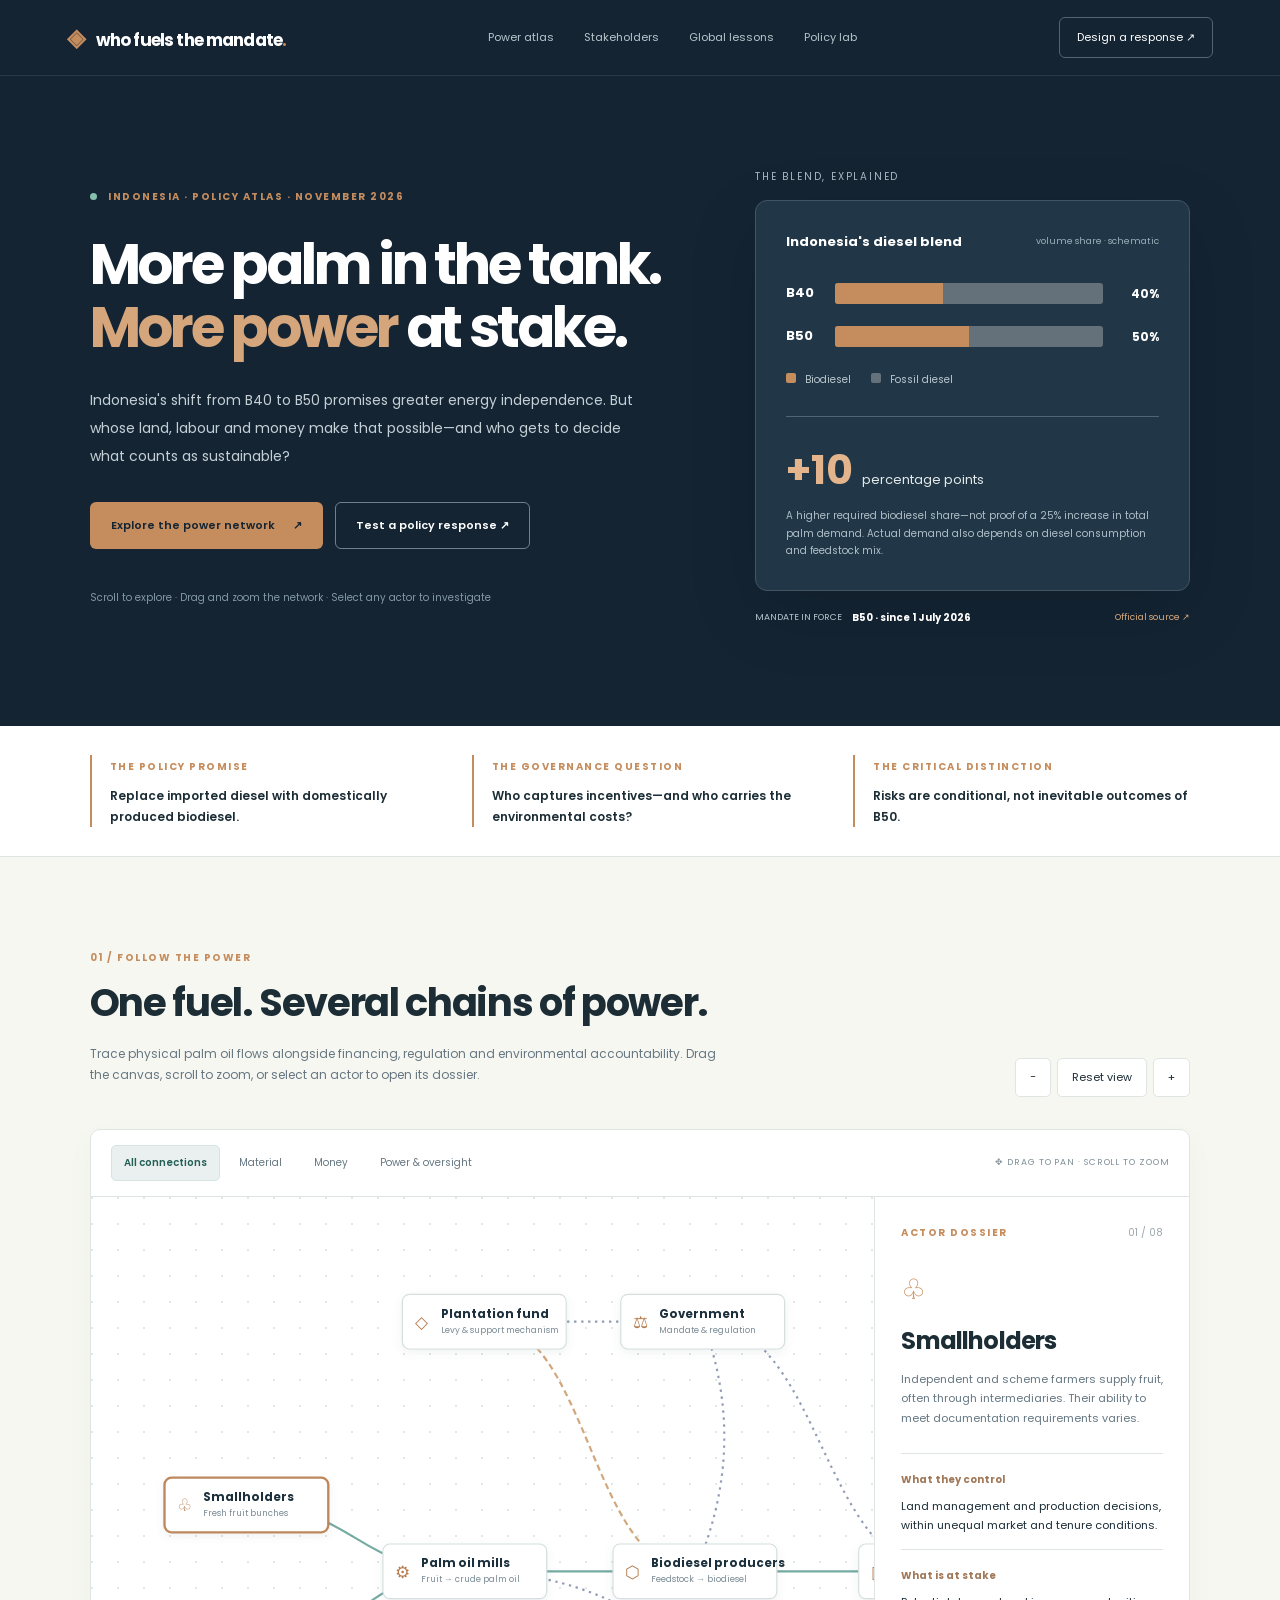
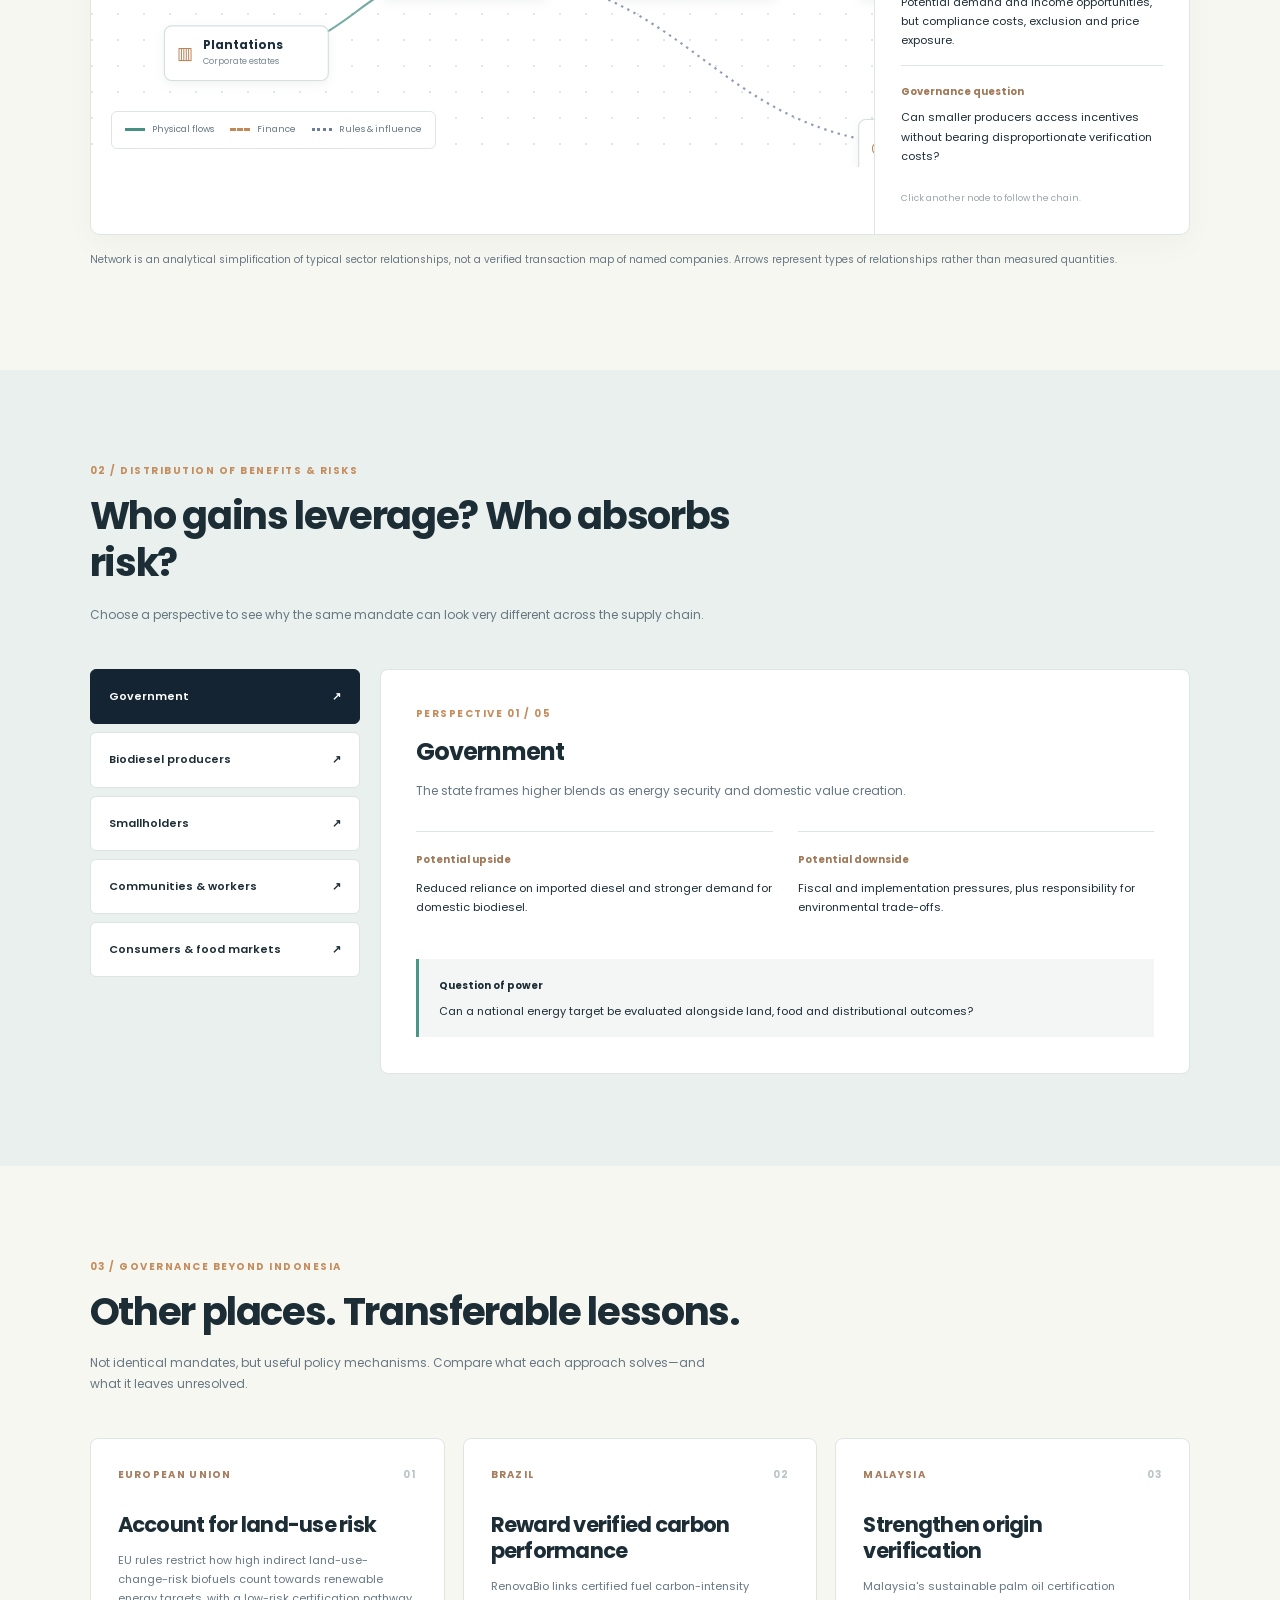
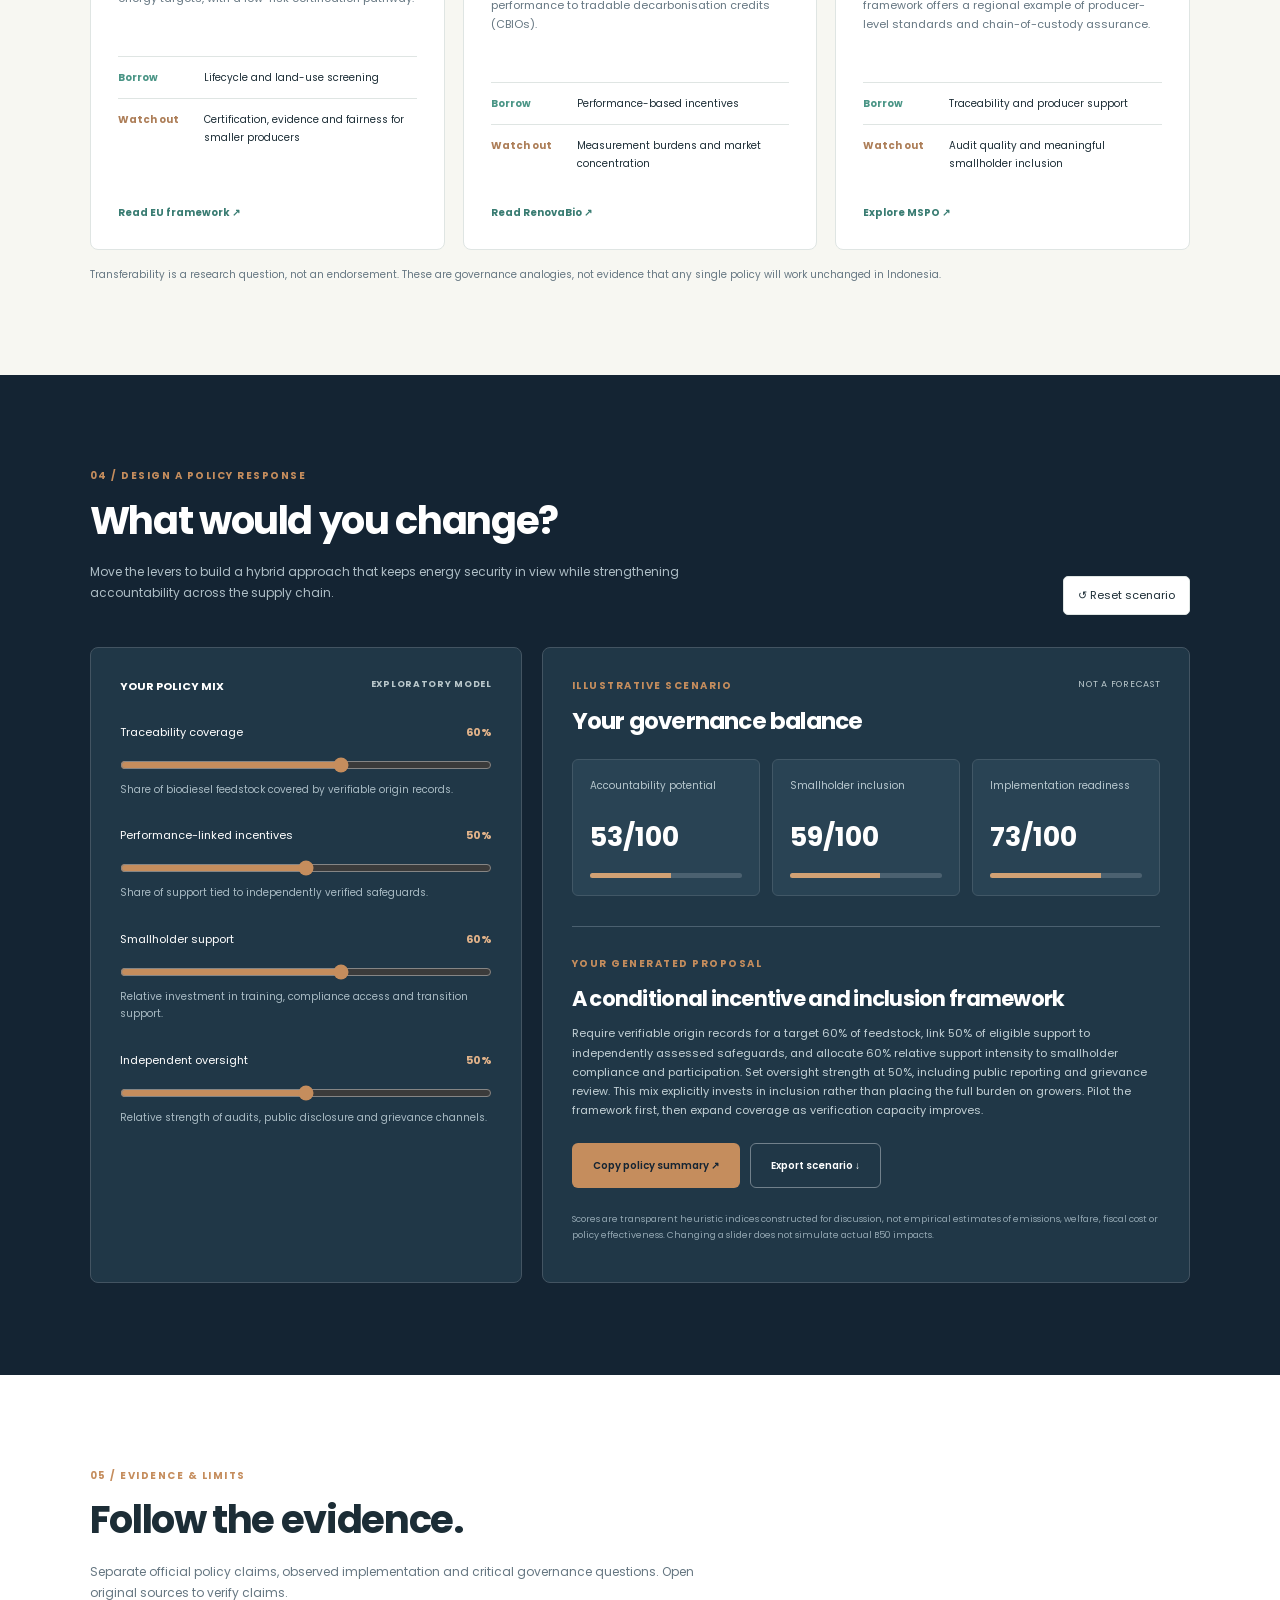
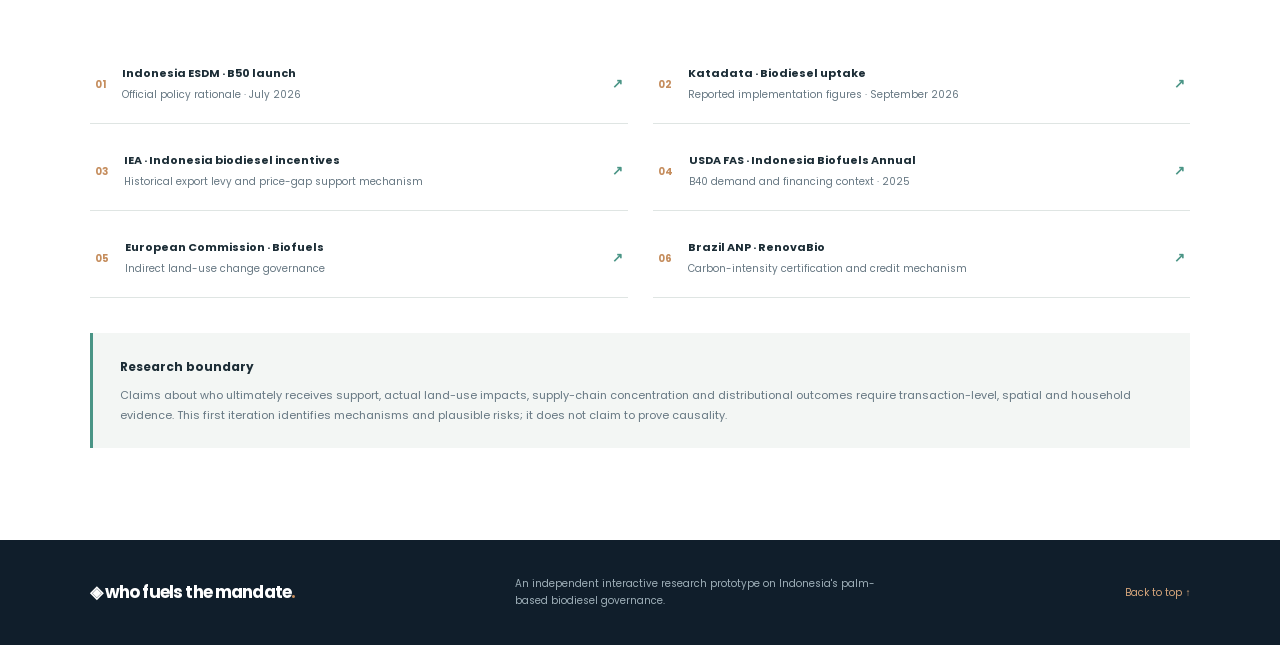
==== index.html @ a7c46059 "Add files via upload" ====
<!doctype html><html lang="en"><head><meta charset="utf-8"><meta name="viewport" content="width=device-width,initial-scale=1"><meta name="theme-color" content="#101e2b"><title>Who fuels the mandate? — Indonesia B40 → B50</title><link rel="preconnect" href="https://fonts.googleapis.com"><link rel="preconnect" href="https://fonts.gstatic.com" crossorigin><link href="https://fonts.googleapis.com/css2?family=Poppins:wght@400;500;600;700;800&display=swap" rel="stylesheet"><link rel="stylesheet" href="style.css"></head><body><header class="topbar"><a class="brand" href="#home"><span class="brand-mark">◈</span> who fuels the mandate<span class="brand-dot">.</span></a><nav><a href="#atlas">Power atlas</a><a href="#stakes">Stakeholders</a><a href="#world">Global lessons</a><a href="#lab">Policy lab</a></nav><a class="nav-cta" href="#lab">Design a response ↗</a></header><main id="home"><section class="hero"><div class="hero-copy"><div class="eyebrow"><span class="live-dot"></span> INDONESIA · POLICY ATLAS · NOVEMBER 2026</div><h1>More palm in the tank.<br><em>More power</em> at stake.</h1><p class="lede">Indonesia's shift from B40 to B50 promises greater energy independence. But whose land, labour and money make that possible—and who gets to decide what counts as sustainable?</p><div class="hero-actions"><a class="primary" href="#atlas">Explore the power network <span>↗</span></a><a class="secondary" href="#lab">Test a policy response ↗</a></div><div class="hero-note">Scroll to explore · Drag and zoom the network · Select any actor to investigate</div></div><div class="hero-visual"><div class="hero-kicker">THE BLEND, EXPLAINED</div><div class="blend-panel"><div class="blend-head"><strong>Indonesia's diesel blend</strong><span>volume share · schematic</span></div><div class="blend-line"><span>B40</span><div class="blend-bar"><div class="bio" style="width:40%"></div></div><b>40%</b></div><div class="blend-line"><span>B50</span><div class="blend-bar"><div class="bio" style="width:50%"></div></div><b>50%</b></div><div class="legend"><span><i class="swatch bio-swatch"></i> Biodiesel</span><span><i class="swatch fossil-swatch"></i> Fossil diesel</span></div><div class="blend-divider"></div><div class="big-metric">+10 <small>percentage points</small></div><p>A higher required biodiesel share—not proof of a 25% increase in total palm demand. Actual demand also depends on diesel consumption and feedstock mix.</p></div><div class="hero-foot"><span>MANDATE IN FORCE</span><strong>B50 · since 1 July 2026</strong><a href="https://esdm.go.id/en/media-center/news-archives/luncurkan-mandatori-b50-esdm-tegaskan-kesiapan-indonesia-perkuat-kedaulatan-energi" target="_blank" rel="noopener">Official source ↗</a></div></div></section><section class="intro-strip"><div><span class="mini-label">THE POLICY PROMISE</span><p>Replace imported diesel with domestically produced biodiesel.</p></div><div><span class="mini-label">THE GOVERNANCE QUESTION</span><p>Who captures incentives—and who carries the environmental costs?</p></div><div><span class="mini-label">THE CRITICAL DISTINCTION</span><p>Risks are conditional, not inevitable outcomes of B50.</p></div></section><section class="section" id="atlas"><div class="section-heading"><div><div class="eyebrow">01 / FOLLOW THE POWER</div><h2>One fuel. Several chains of power.</h2><p>Trace physical palm oil flows alongside financing, regulation and environmental accountability. Drag the canvas, scroll to zoom, or select an actor to open its dossier.</p></div><div class="toolbox"><button id="zoomOut" aria-label="Zoom out">−</button><button id="reset" aria-label="Reset map">Reset view</button><button id="zoomIn" aria-label="Zoom in">+</button></div></div><div class="atlas-shell"><div class="atlas-toolbar"><div class="tabs" role="group" aria-label="Network layer"><button class="active" data-layer="all">All connections</button><button data-layer="material">Material</button><button data-layer="money">Money</button><button data-layer="power">Power & oversight</button></div><span class="drag-hint">✥ DRAG TO PAN · SCROLL TO ZOOM</span></div><div class="network-wrap" id="networkWrap"><svg id="network" role="img" aria-label="Interactive palm oil supply and governance network"><defs><pattern id="dots" width="26" height="26" patternUnits="userSpaceOnUse"><circle cx="1" cy="1" r="1" fill="#d7dfdf"/></pattern><marker id="arrowMaterial" markerWidth="8" markerHeight="8" refX="7" refY="4" orient="auto"><path d="M0,0 L8,4 L0,8 Z" fill="#478f83"/></marker><marker id="arrowMoney" markerWidth="8" markerHeight="8" refX="7" refY="4" orient="auto"><path d="M0,0 L8,4 L0,8 Z" fill="#c28a52"/></marker><marker id="arrowPower" markerWidth="8" markerHeight="8" refX="7" refY="4" orient="auto"><path d="M0,0 L8,4 L0,8 Z" fill="#6c7c9c"/></marker></defs><rect width="1600" height="800" fill="url(#dots)"/><g id="viewport"><g id="edges"></g><g id="nodes"></g></g></svg><div class="map-key"><span><i class="line material"></i> Physical flows</span><span><i class="line money"></i> Finance</span><span><i class="line power"></i> Rules & influence</span></div></div><aside class="dossier" id="dossier"><div class="dossier-top"><span class="mini-label">ACTOR DOSSIER</span><span class="dossier-num" id="actorNum">01 / 08</span></div><div class="dossier-icon" id="actorIcon">◈</div><h3 id="actorName">Smallholders</h3><p id="actorDesc"></p><div class="dossier-field"><span>What they control</span><p id="actorControl"></p></div><div class="dossier-field"><span>What is at stake</span><p id="actorRisk"></p></div><div class="dossier-field"><span>Governance question</span><p id="actorQuestion"></p></div><div class="dossier-bottom">Click another node to follow the chain.</div></aside></div><p class="method-note">Network is an analytical simplification of typical sector relationships, not a verified transaction map of named companies. Arrows represent types of relationships rather than measured quantities.</p></section><section class="section stakes-section" id="stakes"><div class="section-heading"><div><div class="eyebrow">02 / DISTRIBUTION OF BENEFITS & RISKS</div><h2>Who gains leverage? Who absorbs risk?</h2><p>Choose a perspective to see why the same mandate can look very different across the supply chain.</p></div></div><div class="stake-layout"><div class="stake-options" id="stakeOptions"></div><div class="stake-detail"><div class="mini-label" id="stakeLabel">STAKEHOLDER VIEW</div><h3 id="stakeTitle"></h3><p id="stakeSummary"></p><div class="two-col"><div><span>Potential upside</span><p id="stakeUpside"></p></div><div><span>Potential downside</span><p id="stakeDownside"></p></div></div><div class="takeaway"><strong>Question of power</strong><p id="stakePower"></p></div></div></div></section><section class="section" id="world"><div class="section-heading"><div><div class="eyebrow">03 / GOVERNANCE BEYOND INDONESIA</div><h2>Other places. Transferable lessons.</h2><p>Not identical mandates, but useful policy mechanisms. Compare what each approach solves—and what it leaves unresolved.</p></div></div><div class="world-grid"><article class="world-card"><div class="country">EUROPEAN UNION <span>01</span></div><h3>Account for land-use risk</h3><p>EU rules restrict how high indirect land-use-change-risk biofuels count towards renewable energy targets, with a low-risk certification pathway.</p><div class="lesson"><b>Borrow</b><span>Lifecycle and land-use screening</span></div><div class="caveat"><b>Watch out</b><span>Certification, evidence and fairness for smaller producers</span></div><a href="https://energy.ec.europa.eu/topics/renewable-energy/bioenergy/biofuels_en" target="_blank" rel="noopener">Read EU framework ↗</a></article><article class="world-card"><div class="country">BRAZIL <span>02</span></div><h3>Reward verified carbon performance</h3><p>RenovaBio links certified fuel carbon-intensity performance to tradable decarbonisation credits (CBIOs).</p><div class="lesson"><b>Borrow</b><span>Performance-based incentives</span></div><div class="caveat"><b>Watch out</b><span>Measurement burdens and market concentration</span></div><a href="https://www.gov.br/anp/pt-br/assuntos/renovabio" target="_blank" rel="noopener">Read RenovaBio ↗</a></article><article class="world-card"><div class="country">MALAYSIA <span>03</span></div><h3>Strengthen origin verification</h3><p>Malaysia's sustainable palm oil certification framework offers a regional example of producer-level standards and chain-of-custody assurance.</p><div class="lesson"><b>Borrow</b><span>Traceability and producer support</span></div><div class="caveat"><b>Watch out</b><span>Audit quality and meaningful smallholder inclusion</span></div><a href="https://mspo.org.my/" target="_blank" rel="noopener">Explore MSPO ↗</a></article></div><div class="world-footer">Transferability is a research question, not an endorsement. These are governance analogies, not evidence that any single policy will work unchanged in Indonesia.</div></section><section class="section lab-section" id="lab"><div class="section-heading"><div><div class="eyebrow">04 / DESIGN A POLICY RESPONSE</div><h2>What would you change?</h2><p>Move the levers to build a hybrid approach that keeps energy security in view while strengthening accountability across the supply chain.</p></div><button class="reset-policy" id="resetPolicy">↺ Reset scenario</button></div><div class="lab-grid"><div class="lab-controls"><div class="lab-intro">YOUR POLICY MIX <span>EXPLORATORY MODEL</span></div><div class="control"><div><label for="trace">Traceability coverage</label><strong id="traceVal">60%</strong></div><input type="range" id="trace" min="0" max="100" value="60" step="5"><small>Share of biodiesel feedstock covered by verifiable origin records.</small></div><div class="control"><div><label for="incentive">Performance-linked incentives</label><strong id="incentiveVal">50%</strong></div><input type="range" id="incentive" min="0" max="100" value="50" step="5"><small>Share of support tied to independently verified safeguards.</small></div><div class="control"><div><label for="smallholder">Smallholder support</label><strong id="smallholderVal">60%</strong></div><input type="range" id="smallholder" min="0" max="100" value="60" step="5"><small>Relative investment in training, compliance access and transition support.</small></div><div class="control"><div><label for="oversight">Independent oversight</label><strong id="oversightVal">50%</strong></div><input type="range" id="oversight" min="0" max="100" value="50" step="5"><small>Relative strength of audits, public disclosure and grievance channels.</small></div></div><div class="lab-results"><div class="lab-result-header"><div><div class="mini-label">ILLUSTRATIVE SCENARIO</div><h3>Your governance balance</h3></div><span class="model-tag">NOT A FORECAST</span></div><div class="score-grid"><div class="score"><span>Accountability potential</span><strong id="scoreAccount">—</strong><div class="score-track"><i id="barAccount"></i></div></div><div class="score"><span>Smallholder inclusion</span><strong id="scoreInclusion">—</strong><div class="score-track"><i id="barInclusion"></i></div></div><div class="score"><span>Implementation readiness</span><strong id="scoreFeasible">—</strong><div class="score-track"><i id="barFeasible"></i></div></div></div><div class="recommendation"><span class="mini-label">YOUR GENERATED PROPOSAL</span><h4 id="proposalTitle">A conditional incentive and traceability framework</h4><p id="proposalText"></p><div class="proposal-buttons"><button class="primary" id="copyPolicy">Copy policy summary ↗</button><button class="secondary" id="downloadPolicy">Export scenario ↓</button></div></div><p class="lab-disclaimer">Scores are transparent heuristic indices constructed for discussion, not empirical estimates of emissions, welfare, fiscal cost or policy effectiveness. Changing a slider does not simulate actual B50 impacts.</p></div></div></section><section class="section evidence" id="sources"><div class="section-heading"><div><div class="eyebrow">05 / EVIDENCE & LIMITS</div><h2>Follow the evidence.</h2><p>Separate official policy claims, observed implementation and critical governance questions. Open original sources to verify claims.</p></div></div><div class="source-list"><a href="https://esdm.go.id/en/media-center/news-archives/luncurkan-mandatori-b50-esdm-tegaskan-kesiapan-indonesia-perkuat-kedaulatan-energi" target="_blank" rel="noopener"><span>01</span><div><strong>Indonesia ESDM · B50 launch</strong><small>Official policy rationale · July 2026</small></div><b>↗</b></a><a href="https://databoks.katadata.co.id/en/energy/statistics/6aa255d28480f/biodiesel-utilization-in-indonesia-reaches-107-million-kl-as-of-september-2026" target="_blank" rel="noopener"><span>02</span><div><strong>Katadata · Biodiesel uptake</strong><small>Reported implementation figures · September 2026</small></div><b>↗</b></a><a href="https://www.iea.org/policies/13539-incentives-for-biodiesel" target="_blank" rel="noopener"><span>03</span><div><strong>IEA · Indonesia biodiesel incentives</strong><small>Historical export levy and price-gap support mechanism</small></div><b>↗</b></a><a href="https://apps.fas.usda.gov/newgainapi/api/Report/DownloadReportByFileName?fileName=Biofuels+Annual_Jakarta_Indonesia_ID2025-0029.pdf" target="_blank" rel="noopener"><span>04</span><div><strong>USDA FAS · Indonesia Biofuels Annual</strong><small>B40 demand and financing context · 2025</small></div><b>↗</b></a><a href="https://energy.ec.europa.eu/topics/renewable-energy/bioenergy/biofuels_en" target="_blank" rel="noopener"><span>05</span><div><strong>European Commission · Biofuels</strong><small>Indirect land-use change governance</small></div><b>↗</b></a><a href="https://www.gov.br/anp/pt-br/assuntos/renovabio" target="_blank" rel="noopener"><span>06</span><div><strong>Brazil ANP · RenovaBio</strong><small>Carbon-intensity certification and credit mechanism</small></div><b>↗</b></a></div><div class="evidence-note"><strong>Research boundary</strong><p>Claims about who ultimately receives support, actual land-use impacts, supply-chain concentration and distributional outcomes require transaction-level, spatial and household evidence. This first iteration identifies mechanisms and plausible risks; it does not claim to prove causality.</p></div></section></main><footer><div class="brand">◈ who fuels the mandate<span class="brand-dot">.</span></div><p>An independent interactive research prototype on Indonesia's palm-based biodiesel governance.</p><a href="#home">Back to top ↑</a></footer><script src="script.js"></script></body></html>
---- style.css ----
:root{--navy:#142433;--navy2:#20384a;--ink:#1c2d36;--muted:#667782;--paper:#f7f7f2;--white:#fff;--copper:#c58d5d;--green:#4a9586;--line:#dfe5e3}*{box-sizing:border-box}html{scroll-behavior:smooth}body{margin:0;background:var(--paper);color:var(--ink);font-family:Poppins,sans-serif;font-size:13px;line-height:1.75}button,input{font:inherit}button{cursor:pointer}a{color:inherit;text-decoration:none}h1,h2,h3,h4,p{margin-top:0}h1,h2,h3,h4{line-height:1.24;letter-spacing:-.035em}h2{font-size:clamp(27px,3vw,42px);margin:12px 0 17px}h3{font-size:24px}.topbar{height:76px;padding:0 5.2%;display:flex;align-items:center;justify-content:space-between;background:var(--navy);color:#fff;position:sticky;top:0;z-index:30;border-bottom:1px solid #ffffff19}.brand{font-weight:700;letter-spacing:-.05em;font-size:17px;white-space:nowrap}.brand-mark{color:var(--copper);font-size:24px;margin-right:9px}.brand-dot{color:var(--copper)}nav{display:flex;gap:30px}nav a{font-size:11px;color:#b7c5cb}nav a:hover{color:#fff}.nav-cta{border:1px solid #526371;padding:10px 17px;border-radius:6px;font-size:11px}.hero{min-height:610px;background:var(--navy);color:white;display:grid;grid-template-columns:1.15fr .85fr;gap:7%;padding:92px 7% 100px}.hero-copy{max-width:690px;align-self:center}.eyebrow,.mini-label{font-size:10px;font-weight:700;letter-spacing:.15em;color:var(--copper)}.live-dot{display:inline-block;width:7px;height:7px;border-radius:50%;background:#86bfae;margin-right:8px}.hero h1{font-size:clamp(40px,4.4vw,70px);line-height:1.12;letter-spacing:-.055em;margin:27px 0}.hero h1 em{color:#d5a57b;font-style:normal}.lede{font-size:14px;line-height:2;max-width:550px;color:#c5d0d6}.hero-actions{display:flex;gap:12px;flex-wrap:wrap;margin:32px 0}.primary,.secondary{display:inline-flex;align-items:center;justify-content:center;gap:18px;padding:13px 20px;border-radius:6px;border:1px solid transparent;font-size:11px;font-weight:600}.primary{background:var(--copper);color:#142433}.primary:hover{background:#e0ae83}.secondary{border-color:#71808b;color:inherit;background:transparent}.secondary:hover{background:#ffffff12}.hero-note{font-size:10px;color:#8398a5;margin-top:40px}.hero-visual{align-self:center;max-width:470px;width:100%;margin:auto}.hero-kicker{font-size:10px;letter-spacing:.18em;color:#a8b8c1;margin-bottom:14px}.blend-panel{background:#213747;border:1px solid #425565;border-radius:12px;padding:30px;box-shadow:0 22px 70px #0002}.blend-head{display:flex;justify-content:space-between;gap:10px;align-items:center;margin-bottom:29px}.blend-head strong{font-size:13px}.blend-head span{font-size:9px;color:#9cafba}.blend-line{display:grid;grid-template-columns:35px 1fr 42px;gap:14px;align-items:center;margin-bottom:20px}.blend-line>span{font-weight:700}.blend-line>b{text-align:right;font-size:12px}.blend-bar{height:21px;background:#65717a;border-radius:3px;overflow:hidden}.bio{height:100%;background:var(--copper)}.legend{display:flex;gap:20px;font-size:10px;color:#b9c7cf;margin-top:23px}.swatch{width:10px;height:10px;display:inline-block;margin-right:6px;border-radius:2px}.bio-swatch{background:var(--copper)}.fossil-swatch{background:#65717a}.blend-divider{height:1px;background:#536572;margin:28px 0}.big-metric{font-size:41px;font-weight:700;line-height:1.2;color:#e4b58c}.big-metric small{font-size:13px;color:#e3e9e9;font-weight:400}.blend-panel p{color:#aebec7;font-size:10px;margin:13px 0 0}.hero-foot{display:flex;gap:10px;align-items:center;flex-wrap:wrap;margin-top:18px;font-size:9px;color:#b6c4cc}.hero-foot strong{font-size:10px;color:#fff}.hero-foot a{margin-left:auto;color:#d9a97c}.intro-strip{display:grid;grid-template-columns:repeat(3,1fr);background:#fff;border-bottom:1px solid var(--line);padding:29px 7%;gap:45px}.intro-strip>div{border-left:2px solid var(--copper);padding-left:18px}.intro-strip p{font-size:12px;font-weight:600;max-width:330px;margin:7px 0 0}.section{padding:92px 7%;scroll-margin-top:76px}.section-heading{display:flex;justify-content:space-between;align-items:end;gap:30px;margin-bottom:32px}.section-heading>div{max-width:690px}.section-heading p{font-size:12px;color:var(--muted);max-width:630px}.toolbox{display:flex;gap:6px}.toolbox button,.reset-policy{border:1px solid var(--line);background:#fff;border-radius:5px;padding:9px 14px;font-size:11px;color:var(--ink)}.atlas-shell{display:grid;grid-template-columns:minmax(0,1fr) 315px;background:#fff;border:1px solid var(--line);border-radius:10px;overflow:hidden;box-shadow:0 10px 32px #16252b08}.atlas-toolbar{grid-column:1/-1;display:flex;justify-content:space-between;align-items:center;padding:15px 20px;border-bottom:1px solid var(--line);gap:15px}.tabs{display:flex;gap:6px;flex-wrap:wrap}.tabs button{background:transparent;border:1px solid transparent;border-radius:5px;padding:8px 12px;font-size:10px;color:var(--muted)}.tabs button.active{background:#eaf0ef;border-color:#d5e4e0;color:#235e57;font-weight:600}.drag-hint{font-size:9px;letter-spacing:.1em;color:#829199;white-space:nowrap}.network-wrap{height:570px;position:relative;overflow:hidden;cursor:grab;touch-action:none}.network-wrap:active{cursor:grabbing}#network{display:block;width:100%;height:100%;user-select:none}#network .edge{fill:none;stroke-width:2.8;opacity:.75;transition:opacity .2s}#network .edge.hidden{opacity:.035}#network .edge.material{stroke:#478f83;marker-end:url(#arrowMaterial)}#network .edge.money{stroke:#c28a52;stroke-dasharray:8 5;marker-end:url(#arrowMoney)}#network .edge.power{stroke:#6c7c9c;stroke-dasharray:3 6;marker-end:url(#arrowPower)}#network .node{cursor:pointer}#network .node rect{fill:#fff;stroke:#d5dfdf;stroke-width:1.5;filter:drop-shadow(0 4px 6px #1a2b3510)}#network .node.active rect{stroke:#bf885c;stroke-width:3}#network .node .node-title{fill:#1b303c;font-size:15px;font-weight:700}#network .node .node-sub{fill:#788993;font-size:11px}#network .node .node-icon{fill:#b67c4e;font-size:22px}.map-key{position:absolute;bottom:18px;left:20px;display:flex;gap:16px;background:#ffffffef;border:1px solid var(--line);border-radius:6px;padding:10px 13px;font-size:9px;color:var(--muted);flex-wrap:wrap}.line{display:inline-block;width:20px;border-top:3px solid;vertical-align:middle;margin-right:5px}.line.material{border-color:#478f83}.line.money{border-color:#c28a52;border-top-style:dashed}.line.power{border-color:#6c7c9c;border-top-style:dotted}.dossier{border-left:1px solid var(--line);padding:27px 26px;min-height:570px;display:flex;flex-direction:column}.dossier-top{display:flex;justify-content:space-between}.dossier-num{font-size:10px;color:#9ca8ad}.dossier-icon{font-size:28px;color:var(--copper);margin:24px 0 12px}.dossier h3{margin-bottom:14px}.dossier>p{font-size:11px;color:var(--muted)}.dossier-field{border-top:1px solid var(--line);padding-top:14px;margin-top:14px}.dossier-field span,.two-col span{font-size:10px;font-weight:700;color:#a17858}.dossier-field p{font-size:11px;margin:6px 0 0}.dossier-bottom{margin-top:auto;color:#9aa5aa;font-size:9px;padding-top:25px}.method-note,.world-footer{font-size:10px;color:var(--muted);margin-top:16px}.stakes-section{background:#eaf0ed}.stake-layout{display:grid;grid-template-columns:270px 1fr;gap:20px}.stake-options{display:flex;flex-direction:column;gap:8px}.stake-options button{background:#fff;border:1px solid #dce5e1;border-radius:6px;padding:17px 18px;text-align:left;font-size:11px;font-weight:600;color:var(--ink);display:flex;justify-content:space-between}.stake-options button.active{background:var(--navy);color:#fff;border-color:var(--navy)}.stake-detail{background:#fff;border:1px solid var(--line);border-radius:8px;padding:35px;min-height:405px}.stake-detail h3{margin:14px 0}.stake-detail>p{font-size:12px;color:var(--muted);max-width:780px}.two-col{display:grid;grid-template-columns:1fr 1fr;gap:25px;margin:30px 0}.two-col>div{border-top:1px solid var(--line);padding-top:16px}.two-col p{font-size:11px;margin-top:8px}.takeaway{background:#f3f6f4;border-left:3px solid var(--green);padding:15px 20px}.takeaway strong{font-size:10px}.takeaway p{font-size:11px;margin:6px 0 0}.world-grid{display:grid;grid-template-columns:repeat(3,minmax(0,1fr));gap:18px}.world-card{background:#fff;border:1px solid var(--line);border-radius:8px;padding:27px;min-height:390px;display:flex;flex-direction:column}.country{display:flex;justify-content:space-between;color:#a67d5e;letter-spacing:.13em;font-weight:700;font-size:10px}.country span{color:#bac5c8}.world-card h3{margin:28px 0 13px;font-size:21px}.world-card>p{font-size:11px;color:var(--muted);min-height:94px}.lesson,.caveat{border-top:1px solid var(--line);padding:12px 0;display:grid;grid-template-columns:74px 1fr;gap:12px;font-size:10px}.lesson b{color:var(--green)}.caveat b{color:#ad7e58}.world-card>a{font-size:10px;font-weight:700;color:#397c72;margin-top:auto;padding-top:20px}.lab-section{background:var(--navy);color:#fff}.lab-section .section-heading p{color:#aebec6}.lab-grid{display:grid;grid-template-columns:minmax(300px,.8fr) minmax(0,1.2fr);gap:20px}.lab-controls,.lab-results{border:1px solid #435462;background:#203747;border-radius:8px;padding:29px}.lab-intro{font-size:11px;font-weight:700;display:flex;justify-content:space-between;gap:8px;margin-bottom:26px}.lab-intro span,.model-tag{font-size:9px;color:#b9c7cb;letter-spacing:.08em}.control{margin:0 0 28px}.control>div{display:flex;justify-content:space-between;gap:12px;font-size:11px}.control strong{color:#e2b38a}.control input{width:100%;accent-color:var(--copper);margin:15px 0 4px}.control small{display:block;font-size:10px;color:#a8bac3}.lab-result-header{display:flex;justify-content:space-between;gap:15px}.lab-result-header h3{font-size:23px;margin:12px 0 24px}.score-grid{display:grid;grid-template-columns:repeat(3,1fr);gap:12px}.score{background:#294354;border:1px solid #415766;border-radius:6px;padding:17px;min-height:125px}.score span{font-size:10px;color:#b7c7ce;display:block;min-height:36px}.score strong{font-size:27px}.score-track{height:5px;background:#4b6170;margin-top:12px;border-radius:3px;overflow:hidden}.score-track i{display:block;height:100%;background:#d1a174;width:0;transition:width .2s}.recommendation{border-top:1px solid #4b6070;margin-top:30px;padding-top:25px}.recommendation h4{font-size:21px;margin:12px 0}.recommendation p{font-size:11px;color:#c2d0d5;min-height:64px}.proposal-buttons{display:flex;gap:10px;flex-wrap:wrap;margin-top:22px}.proposal-buttons button{font-size:10px}.lab-disclaimer{font-size:9px;color:#93a7b2;margin-top:24px}.evidence{background:#fff}.source-list{display:grid;grid-template-columns:1fr 1fr;gap:10px 25px}.source-list a{display:flex;gap:16px;align-items:center;padding:17px 5px;border-bottom:1px solid var(--line)}.source-list a>span{color:var(--copper);font-weight:700;font-size:10px}.source-list a div{flex:1}.source-list strong{display:block;font-size:11px}.source-list small{font-size:10px;color:var(--muted)}.source-list b{color:var(--green)}.evidence-note{background:#f3f6f4;padding:23px 27px;margin-top:35px;border-left:3px solid var(--green)}.evidence-note strong{font-size:12px}.evidence-note p{font-size:11px;color:var(--muted);margin:8px 0 0}footer{padding:35px 7%;background:#101e2b;color:#fff;display:flex;justify-content:space-between;align-items:center;gap:25px}footer p{color:#9eafb8;font-size:10px;max-width:390px;margin:0}footer a{font-size:10px;color:#d5a57b}@media(max-width:1100px){nav{gap:14px}.atlas-shell{grid-template-columns:1fr}.dossier{border-left:0;border-top:1px solid var(--line);min-height:unset}.network-wrap{height:500px}.hero{gap:4%;padding-left:5%;padding-right:5%}}@media(max-width:760px){.topbar{height:65px;padding:0 5%}nav,.nav-cta{display:none}.hero{grid-template-columns:1fr;padding:65px 6%;gap:35px}.hero-visual{max-width:none}.intro-strip,.world-grid,.lab-grid,.source-list,.two-col{grid-template-columns:1fr}.intro-strip{gap:25px}.section{padding:65px 6%;scroll-margin-top:65px}.section-heading{align-items:start;flex-direction:column}.stake-layout{grid-template-columns:1fr}.stake-options{display:grid;grid-template-columns:1fr 1fr}.atlas-toolbar{align-items:start;flex-direction:column}.drag-hint{white-space:normal}.network-wrap{height:440px}.map-key{bottom:8px;left:8px;right:8px}.score-grid{grid-template-columns:1fr}.score{min-height:90px}.score span{min-height:0}.world-card{min-height:unset}footer{flex-direction:column;align-items:start}.hero h1{font-size:43px}}
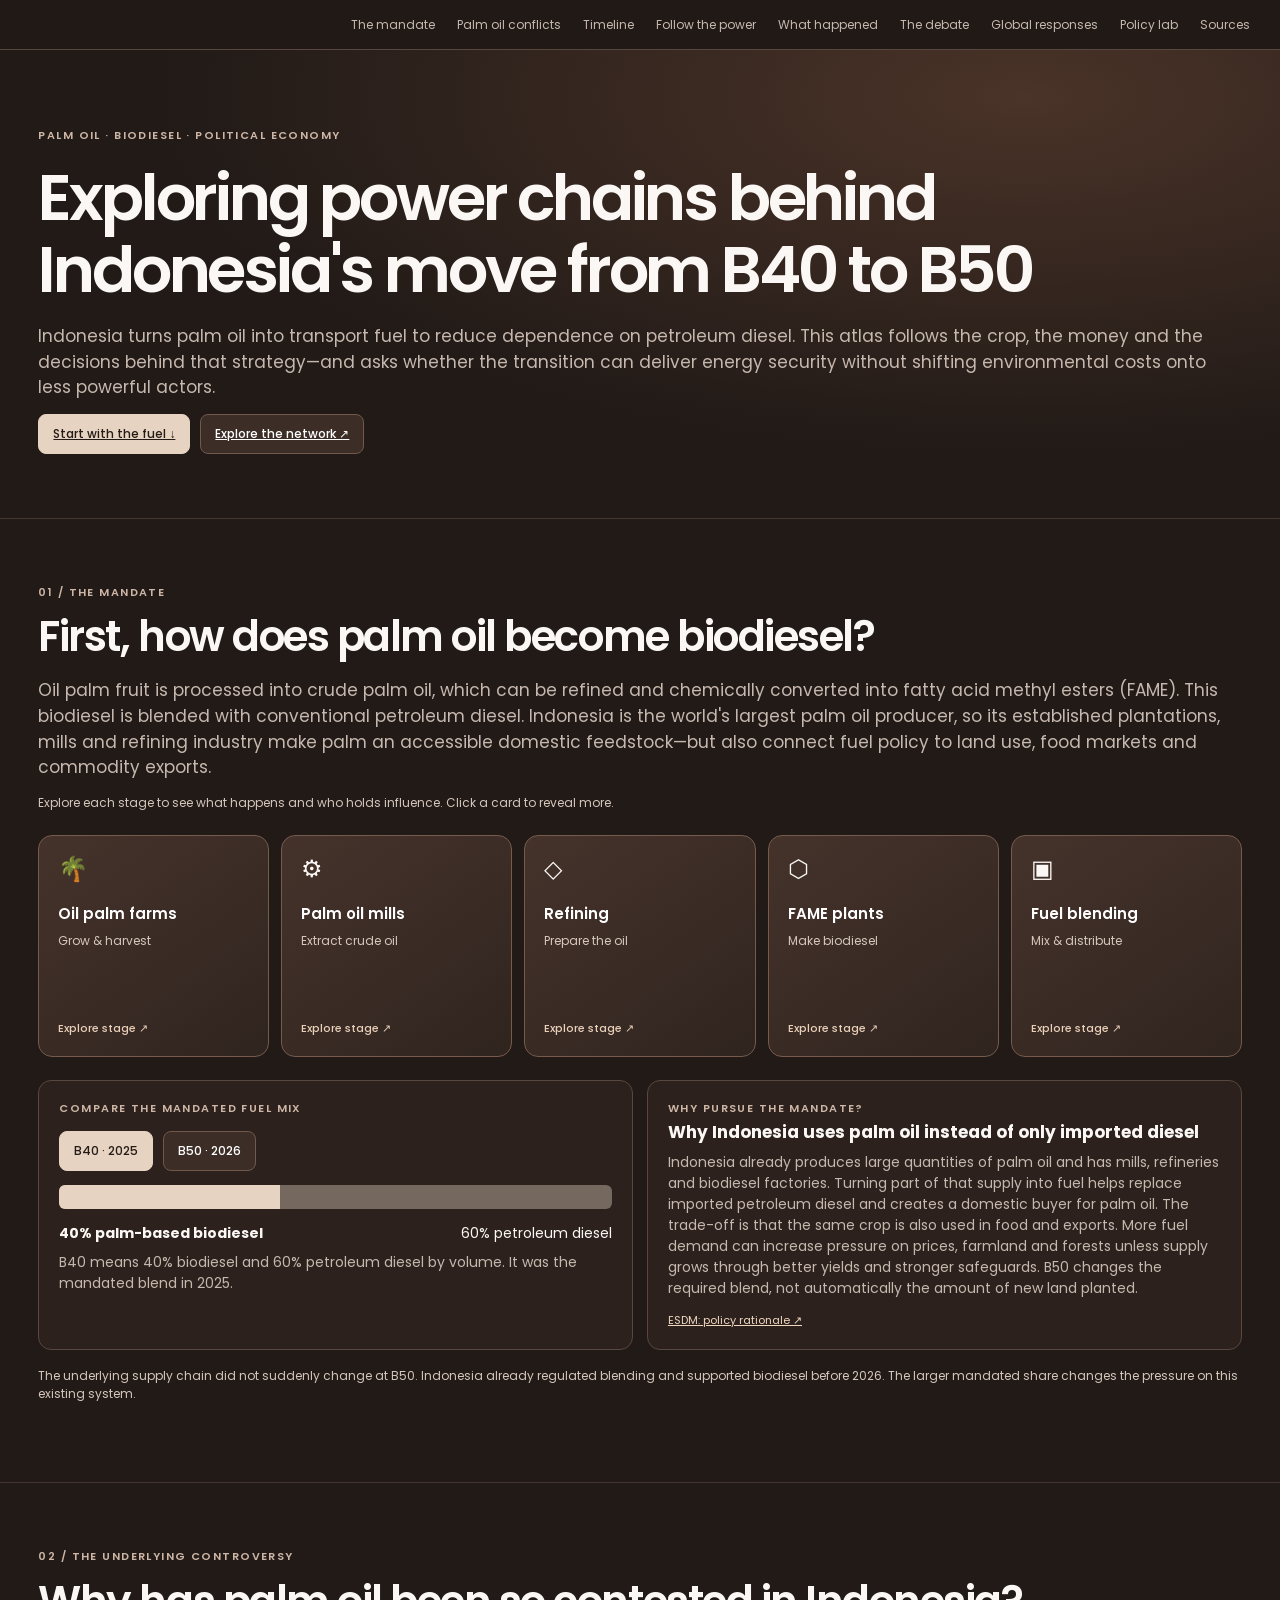
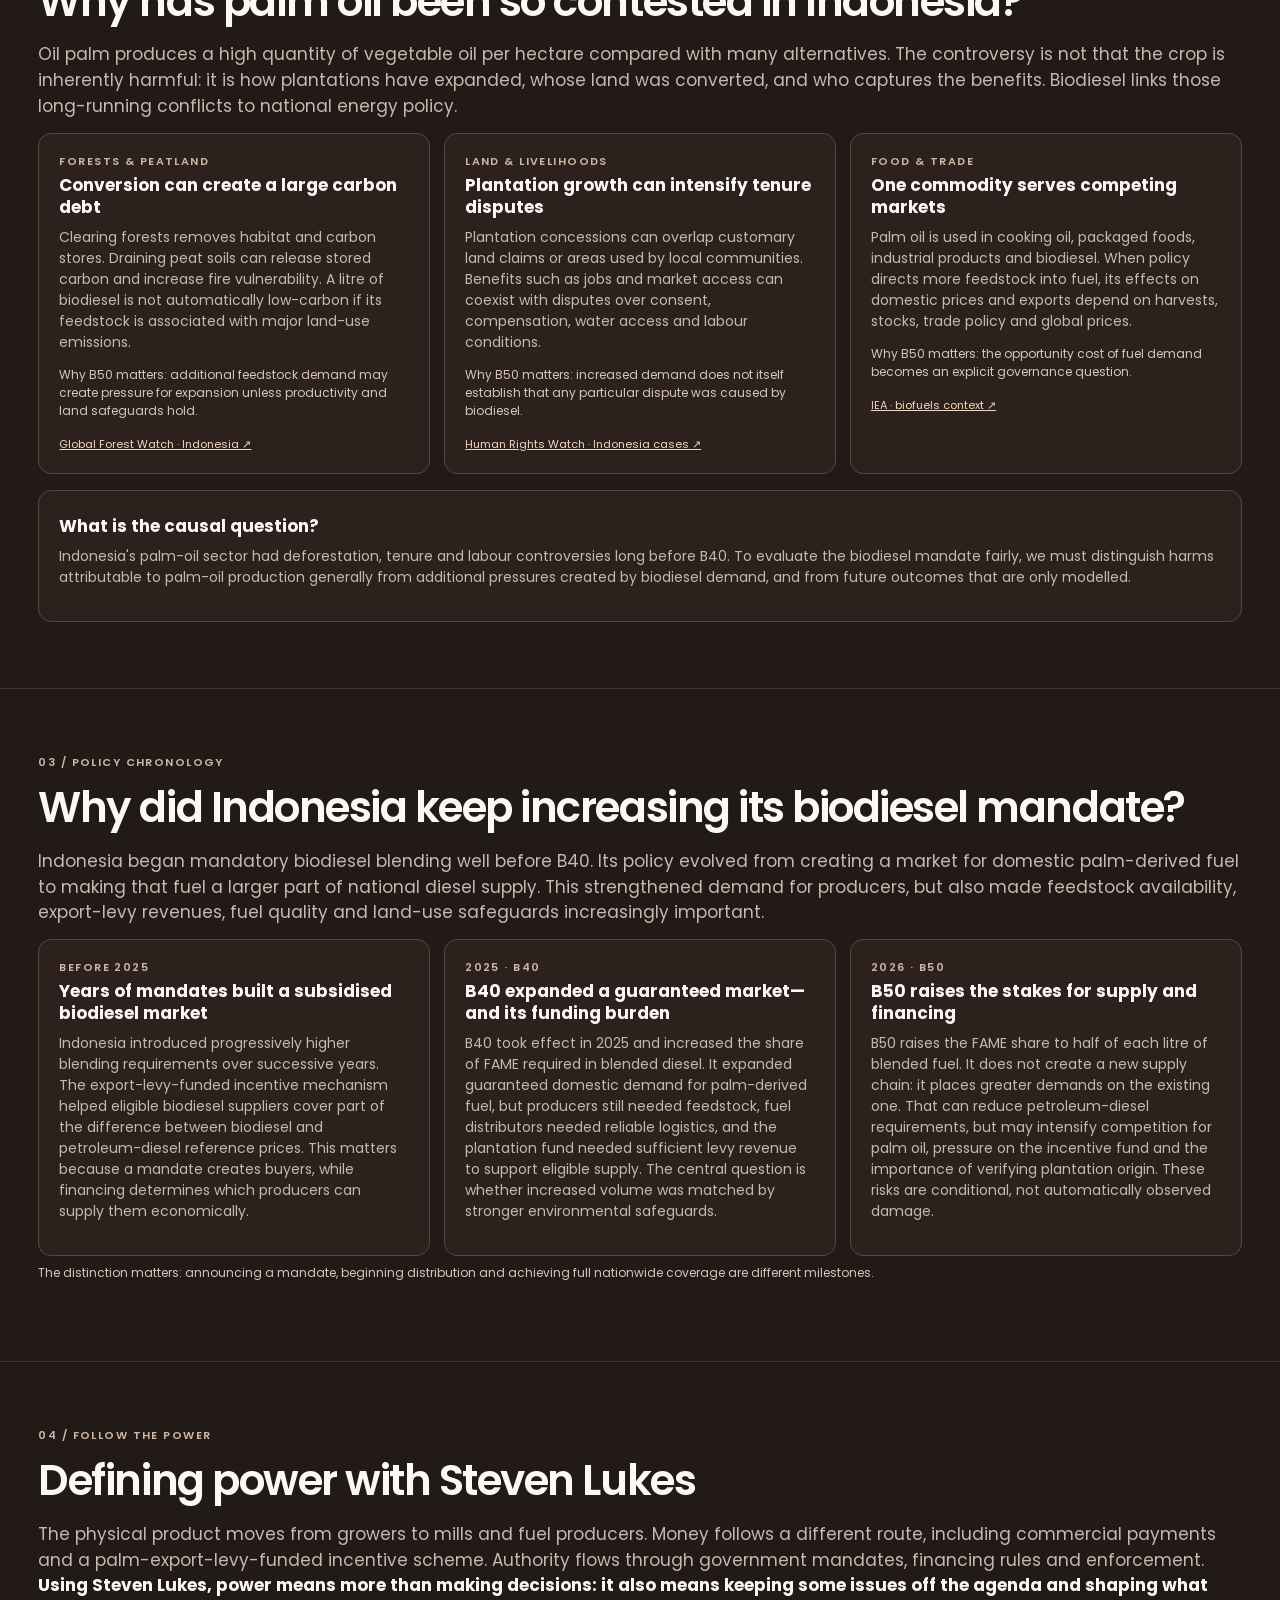
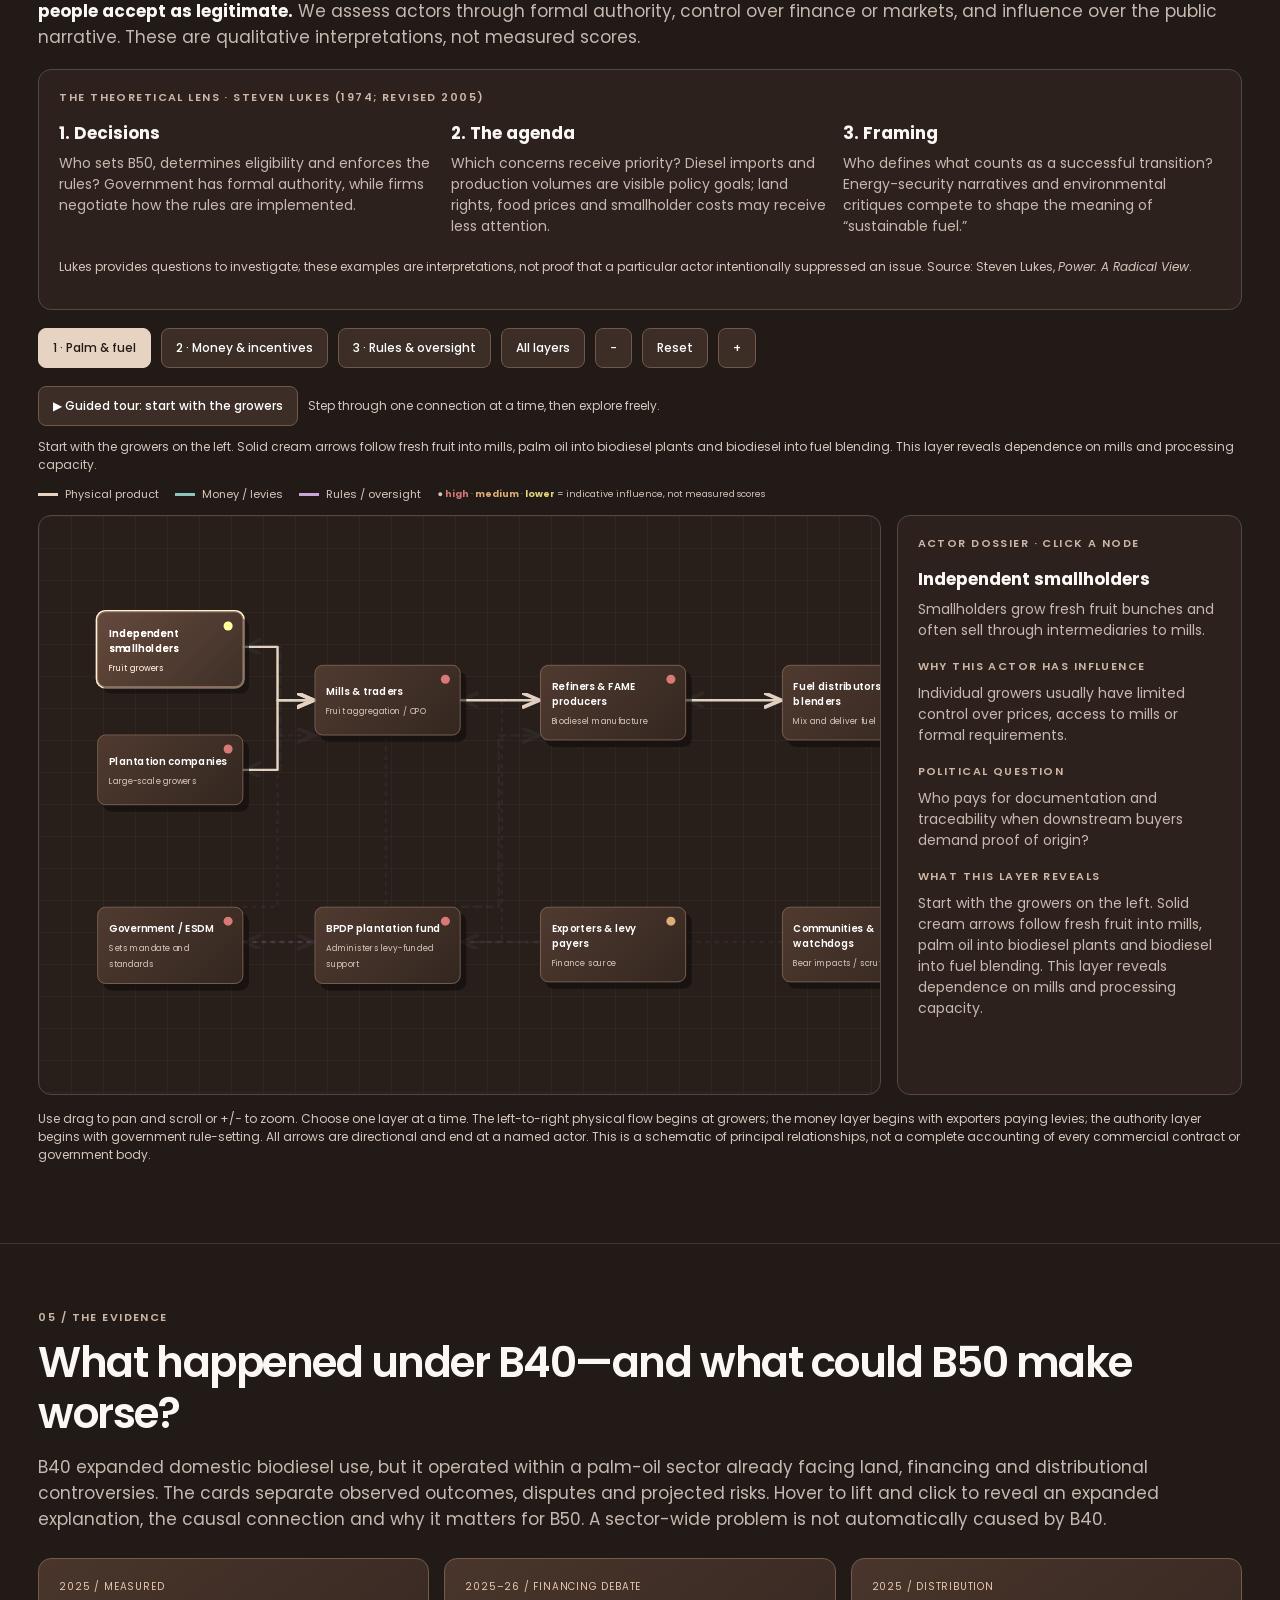
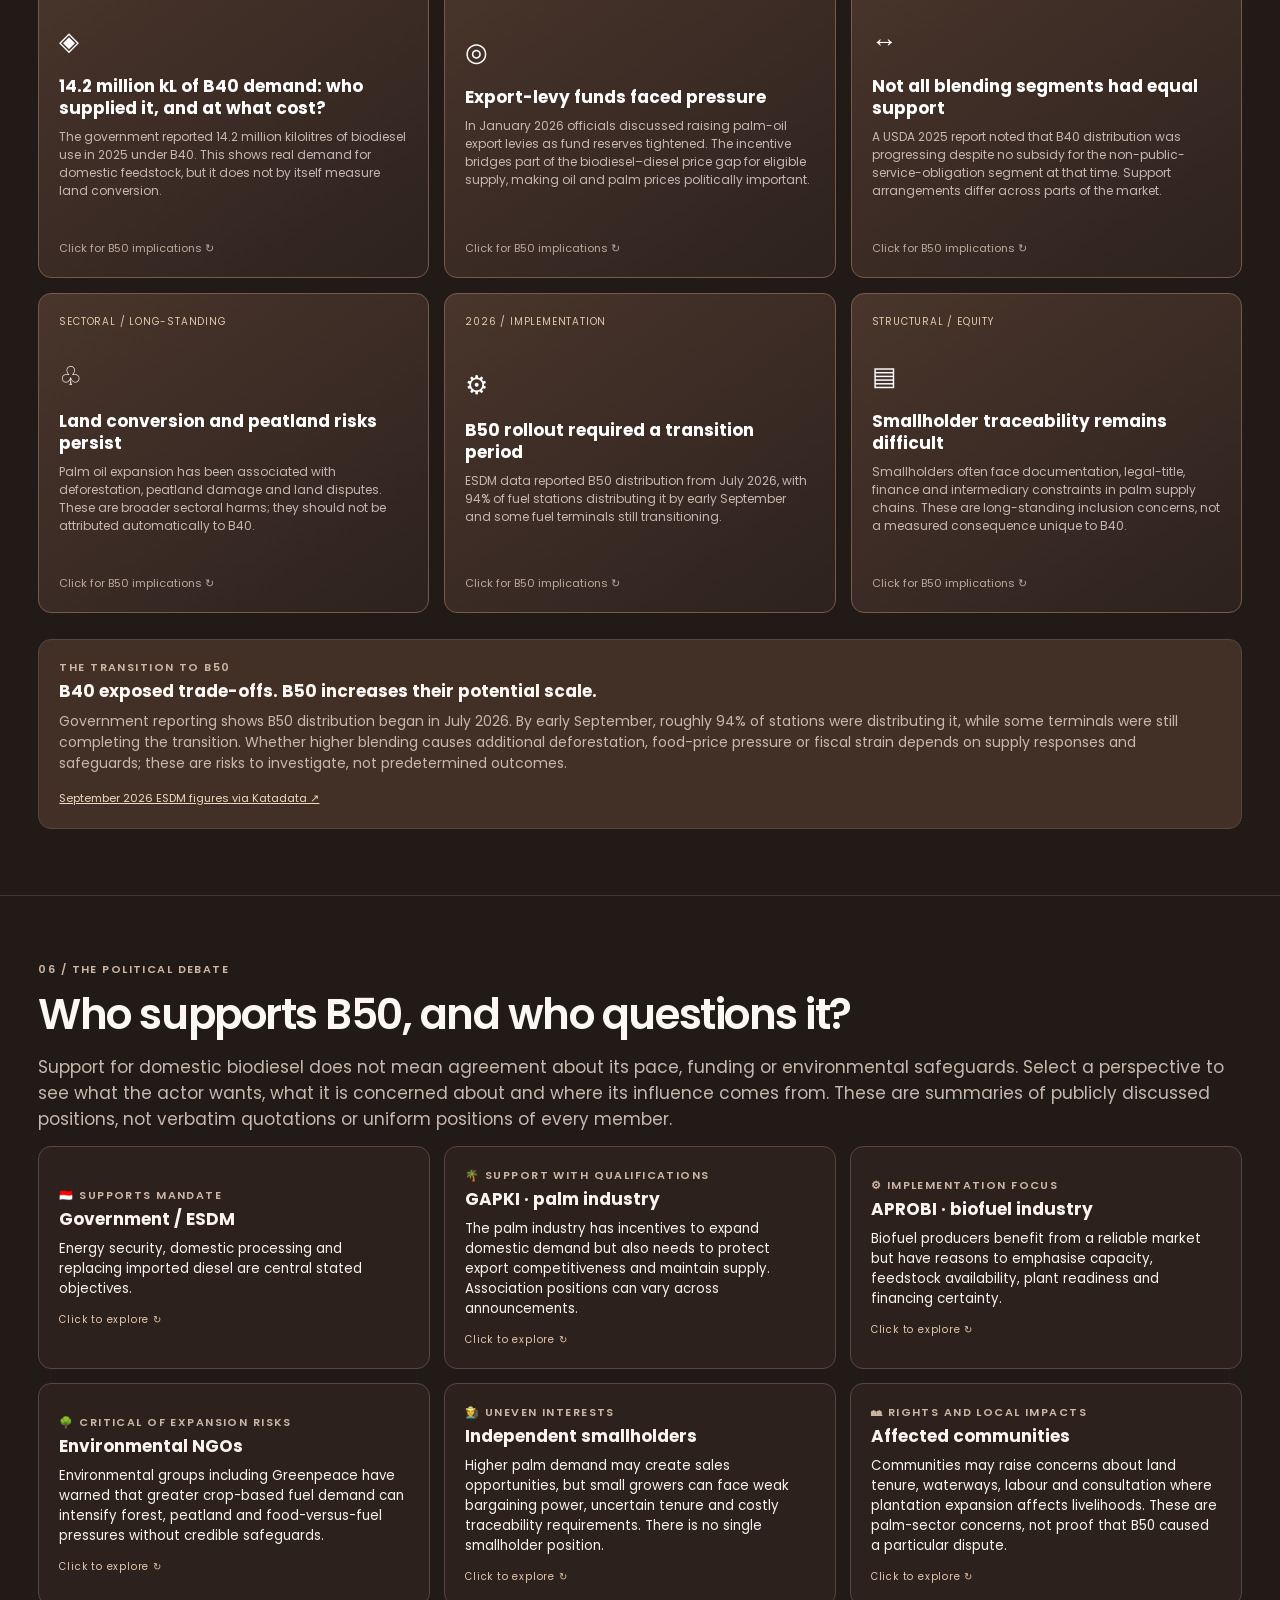
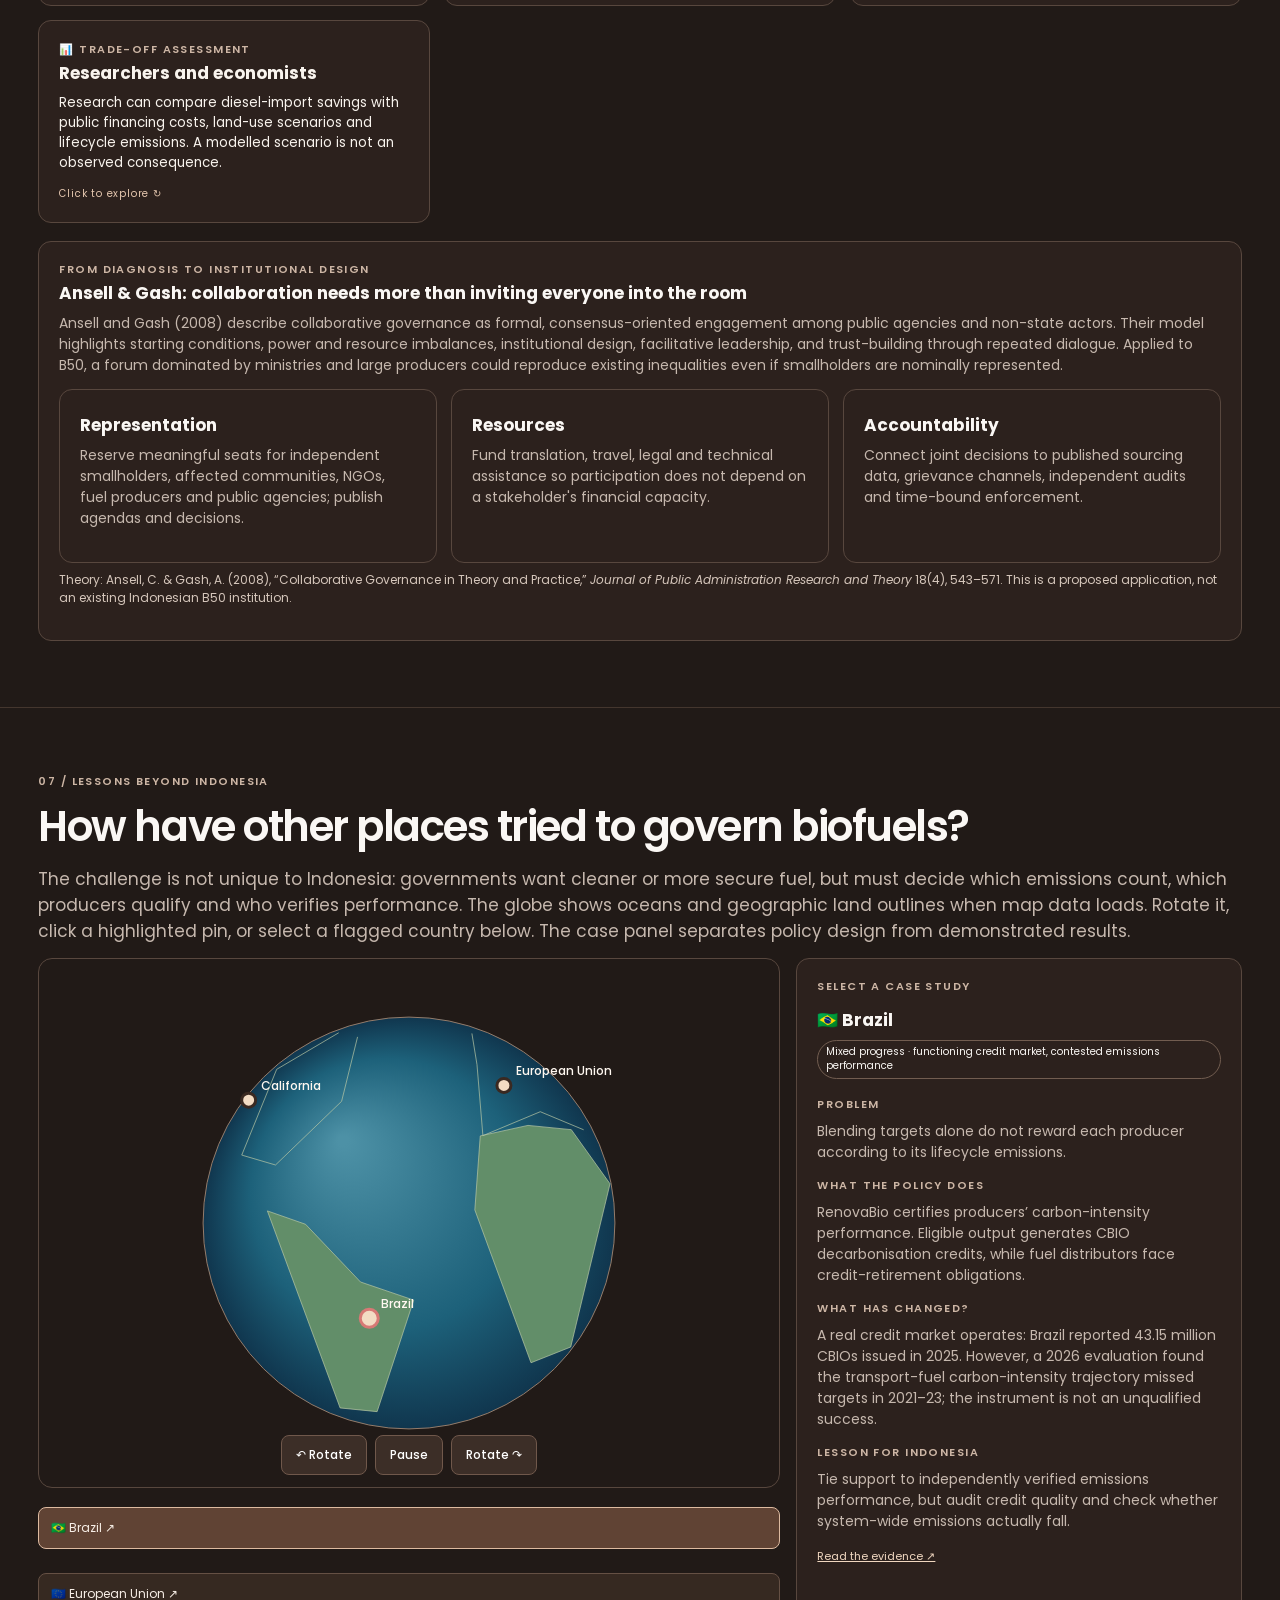
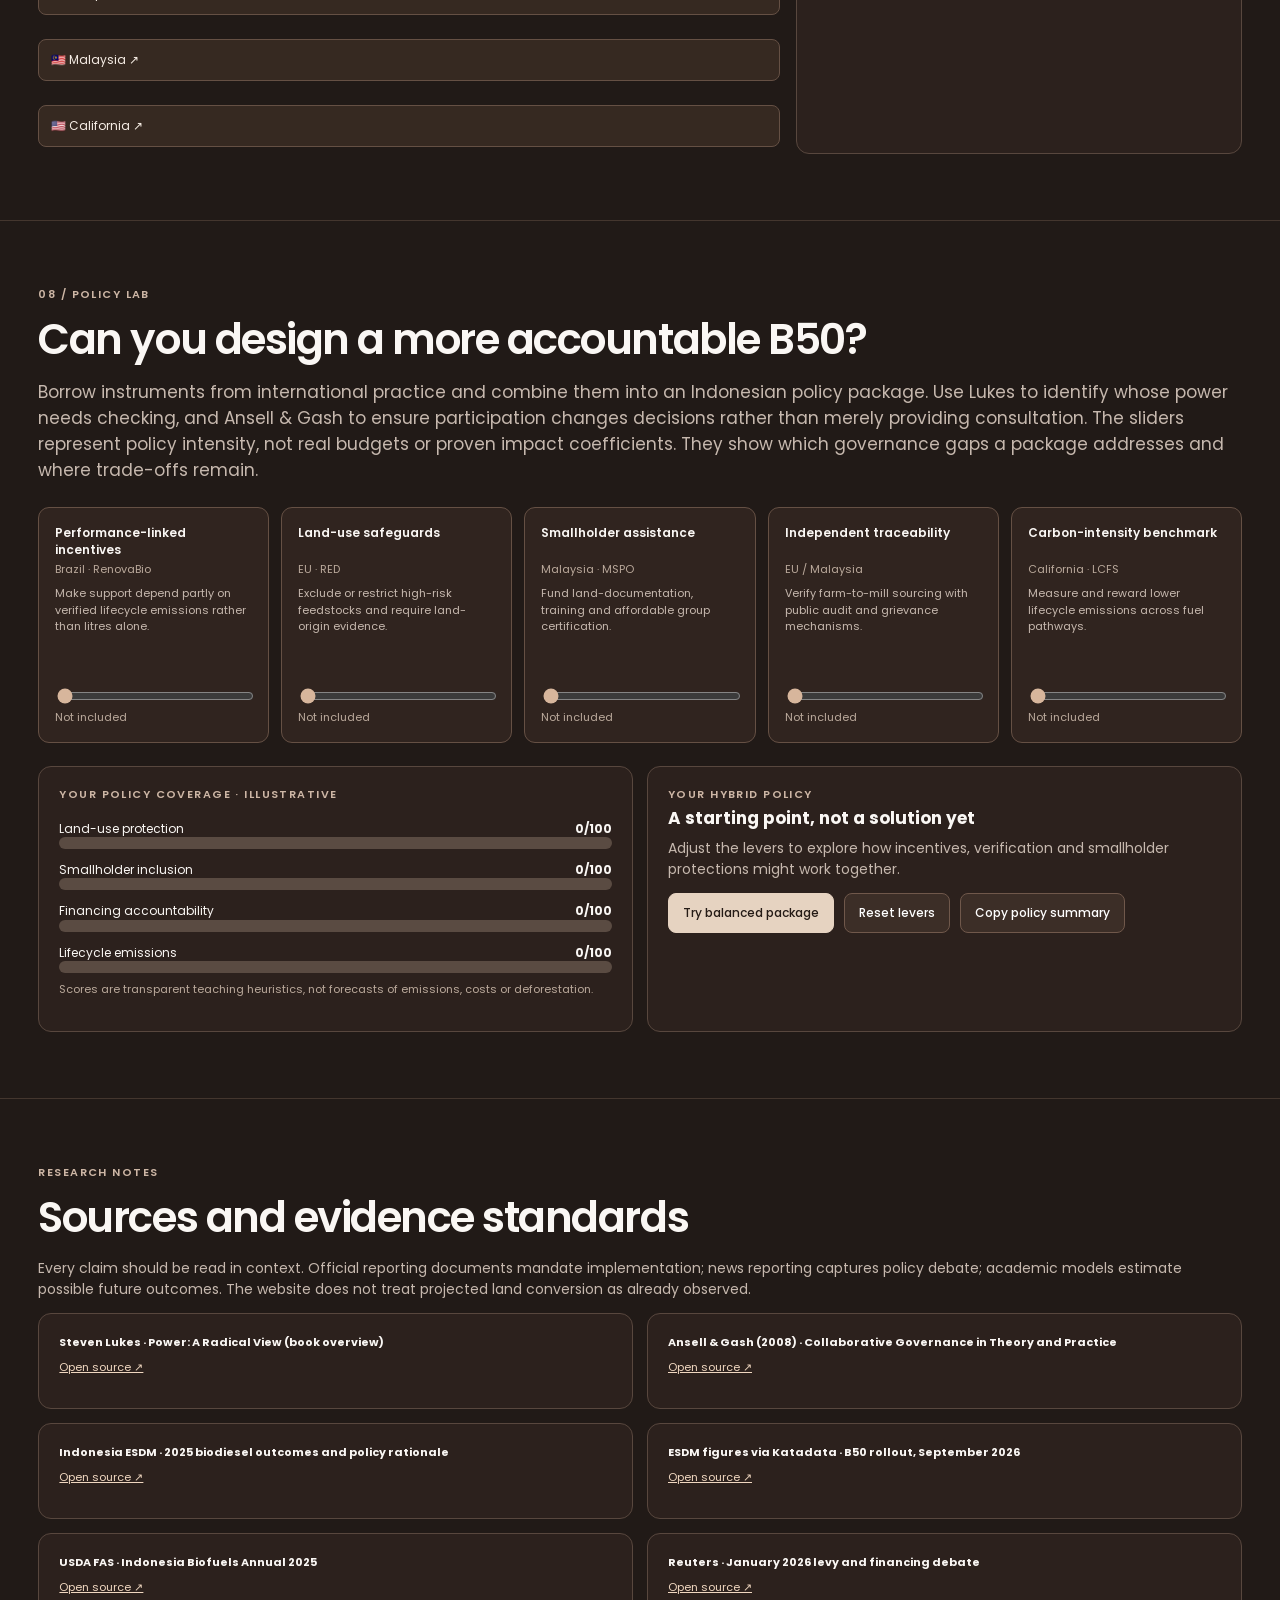
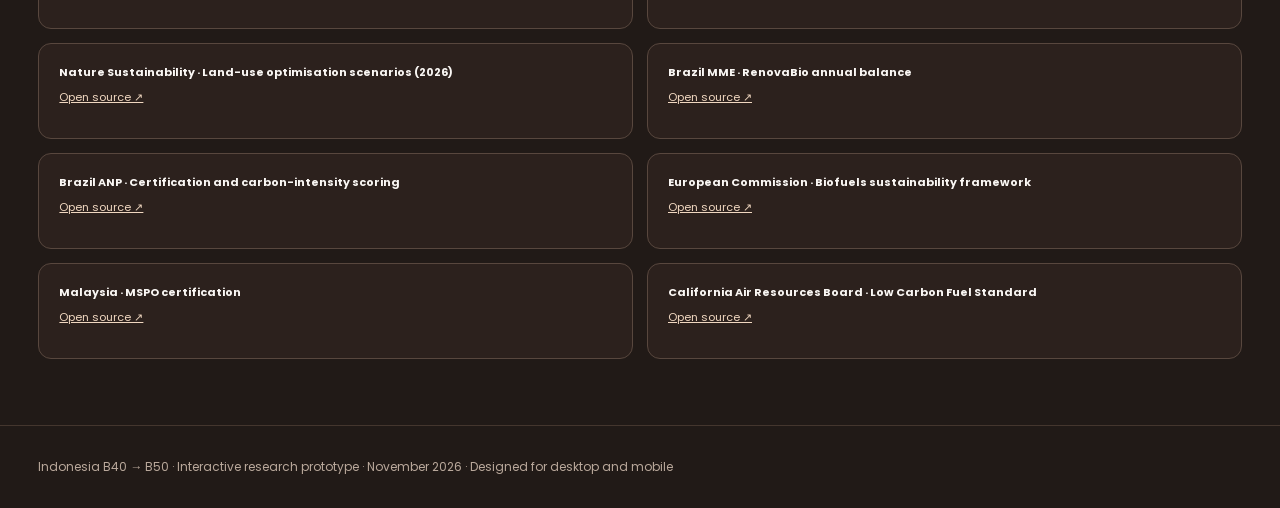
==== commit 8ac13ad3: "Rename b40-b50-power-atlas-v7.html to index.html" ====
--- a/index.html
+++ b/index.html
@@ -1 +1,65 @@
-<!doctype html><html lang="en"><head><meta charset="utf-8"><meta name="viewport" content="width=device-width,initial-scale=1"><meta name="theme-color" content="#101e2b"><title>Who fuels the mandate? — Indonesia B40 → B50</title><link rel="preconnect" href="https://fonts.googleapis.com"><link rel="preconnect" href="https://fonts.gstatic.com" crossorigin><link href="https://fonts.googleapis.com/css2?family=Poppins:wght@400;500;600;700;800&display=swap" rel="stylesheet"><link rel="stylesheet" href="style.css"></head><body><header class="topbar"><a class="brand" href="#home"><span class="brand-mark">◈</span> who fuels the mandate<span class="brand-dot">.</span></a><nav><a href="#atlas">Power atlas</a><a href="#stakes">Stakeholders</a><a href="#world">Global lessons</a><a href="#lab">Policy lab</a></nav><a class="nav-cta" href="#lab">Design a response ↗</a></header><main id="home"><section class="hero"><div class="hero-copy"><div class="eyebrow"><span class="live-dot"></span> INDONESIA · POLICY ATLAS · NOVEMBER 2026</div><h1>More palm in the tank.<br><em>More power</em> at stake.</h1><p class="lede">Indonesia's shift from B40 to B50 promises greater energy independence. But whose land, labour and money make that possible—and who gets to decide what counts as sustainable?</p><div class="hero-actions"><a class="primary" href="#atlas">Explore the power network <span>↗</span></a><a class="secondary" href="#lab">Test a policy response ↗</a></div><div class="hero-note">Scroll to explore · Drag and zoom the network · Select any actor to investigate</div></div><div class="hero-visual"><div class="hero-kicker">THE BLEND, EXPLAINED</div><div class="blend-panel"><div class="blend-head"><strong>Indonesia's diesel blend</strong><span>volume share · schematic</span></div><div class="blend-line"><span>B40</span><div class="blend-bar"><div class="bio" style="width:40%"></div></div><b>40%</b></div><div class="blend-line"><span>B50</span><div class="blend-bar"><div class="bio" style="width:50%"></div></div><b>50%</b></div><div class="legend"><span><i class="swatch bio-swatch"></i> Biodiesel</span><span><i class="swatch fossil-swatch"></i> Fossil diesel</span></div><div class="blend-divider"></div><div class="big-metric">+10 <small>percentage points</small></div><p>A higher required biodiesel share—not proof of a 25% increase in total palm demand. Actual demand also depends on diesel consumption and feedstock mix.</p></div><div class="hero-foot"><span>MANDATE IN FORCE</span><strong>B50 · since 1 July 2026</strong><a href="https://esdm.go.id/en/media-center/news-archives/luncurkan-mandatori-b50-esdm-tegaskan-kesiapan-indonesia-perkuat-kedaulatan-energi" target="_blank" rel="noopener">Official source ↗</a></div></div></section><section class="intro-strip"><div><span class="mini-label">THE POLICY PROMISE</span><p>Replace imported diesel with domestically produced biodiesel.</p></div><div><span class="mini-label">THE GOVERNANCE QUESTION</span><p>Who captures incentives—and who carries the environmental costs?</p></div><div><span class="mini-label">THE CRITICAL DISTINCTION</span><p>Risks are conditional, not inevitable outcomes of B50.</p></div></section><section class="section" id="atlas"><div class="section-heading"><div><div class="eyebrow">01 / FOLLOW THE POWER</div><h2>One fuel. Several chains of power.</h2><p>Trace physical palm oil flows alongside financing, regulation and environmental accountability. Drag the canvas, scroll to zoom, or select an actor to open its dossier.</p></div><div class="toolbox"><button id="zoomOut" aria-label="Zoom out">−</button><button id="reset" aria-label="Reset map">Reset view</button><button id="zoomIn" aria-label="Zoom in">+</button></div></div><div class="atlas-shell"><div class="atlas-toolbar"><div class="tabs" role="group" aria-label="Network layer"><button class="active" data-layer="all">All connections</button><button data-layer="material">Material</button><button data-layer="money">Money</button><button data-layer="power">Power & oversight</button></div><span class="drag-hint">✥ DRAG TO PAN · SCROLL TO ZOOM</span></div><div class="network-wrap" id="networkWrap"><svg id="network" role="img" aria-label="Interactive palm oil supply and governance network"><defs><pattern id="dots" width="26" height="26" patternUnits="userSpaceOnUse"><circle cx="1" cy="1" r="1" fill="#d7dfdf"/></pattern><marker id="arrowMaterial" markerWidth="8" markerHeight="8" refX="7" refY="4" orient="auto"><path d="M0,0 L8,4 L0,8 Z" fill="#478f83"/></marker><marker id="arrowMoney" markerWidth="8" markerHeight="8" refX="7" refY="4" orient="auto"><path d="M0,0 L8,4 L0,8 Z" fill="#c28a52"/></marker><marker id="arrowPower" markerWidth="8" markerHeight="8" refX="7" refY="4" orient="auto"><path d="M0,0 L8,4 L0,8 Z" fill="#6c7c9c"/></marker></defs><rect width="1600" height="800" fill="url(#dots)"/><g id="viewport"><g id="edges"></g><g id="nodes"></g></g></svg><div class="map-key"><span><i class="line material"></i> Physical flows</span><span><i class="line money"></i> Finance</span><span><i class="line power"></i> Rules & influence</span></div></div><aside class="dossier" id="dossier"><div class="dossier-top"><span class="mini-label">ACTOR DOSSIER</span><span class="dossier-num" id="actorNum">01 / 08</span></div><div class="dossier-icon" id="actorIcon">◈</div><h3 id="actorName">Smallholders</h3><p id="actorDesc"></p><div class="dossier-field"><span>What they control</span><p id="actorControl"></p></div><div class="dossier-field"><span>What is at stake</span><p id="actorRisk"></p></div><div class="dossier-field"><span>Governance question</span><p id="actorQuestion"></p></div><div class="dossier-bottom">Click another node to follow the chain.</div></aside></div><p class="method-note">Network is an analytical simplification of typical sector relationships, not a verified transaction map of named companies. Arrows represent types of relationships rather than measured quantities.</p></section><section class="section stakes-section" id="stakes"><div class="section-heading"><div><div class="eyebrow">02 / DISTRIBUTION OF BENEFITS & RISKS</div><h2>Who gains leverage? Who absorbs risk?</h2><p>Choose a perspective to see why the same mandate can look very different across the supply chain.</p></div></div><div class="stake-layout"><div class="stake-options" id="stakeOptions"></div><div class="stake-detail"><div class="mini-label" id="stakeLabel">STAKEHOLDER VIEW</div><h3 id="stakeTitle"></h3><p id="stakeSummary"></p><div class="two-col"><div><span>Potential upside</span><p id="stakeUpside"></p></div><div><span>Potential downside</span><p id="stakeDownside"></p></div></div><div class="takeaway"><strong>Question of power</strong><p id="stakePower"></p></div></div></div></section><section class="section" id="world"><div class="section-heading"><div><div class="eyebrow">03 / GOVERNANCE BEYOND INDONESIA</div><h2>Other places. Transferable lessons.</h2><p>Not identical mandates, but useful policy mechanisms. Compare what each approach solves—and what it leaves unresolved.</p></div></div><div class="world-grid"><article class="world-card"><div class="country">EUROPEAN UNION <span>01</span></div><h3>Account for land-use risk</h3><p>EU rules restrict how high indirect land-use-change-risk biofuels count towards renewable energy targets, with a low-risk certification pathway.</p><div class="lesson"><b>Borrow</b><span>Lifecycle and land-use screening</span></div><div class="caveat"><b>Watch out</b><span>Certification, evidence and fairness for smaller producers</span></div><a href="https://energy.ec.europa.eu/topics/renewable-energy/bioenergy/biofuels_en" target="_blank" rel="noopener">Read EU framework ↗</a></article><article class="world-card"><div class="country">BRAZIL <span>02</span></div><h3>Reward verified carbon performance</h3><p>RenovaBio links certified fuel carbon-intensity performance to tradable decarbonisation credits (CBIOs).</p><div class="lesson"><b>Borrow</b><span>Performance-based incentives</span></div><div class="caveat"><b>Watch out</b><span>Measurement burdens and market concentration</span></div><a href="https://www.gov.br/anp/pt-br/assuntos/renovabio" target="_blank" rel="noopener">Read RenovaBio ↗</a></article><article class="world-card"><div class="country">MALAYSIA <span>03</span></div><h3>Strengthen origin verification</h3><p>Malaysia's sustainable palm oil certification framework offers a regional example of producer-level standards and chain-of-custody assurance.</p><div class="lesson"><b>Borrow</b><span>Traceability and producer support</span></div><div class="caveat"><b>Watch out</b><span>Audit quality and meaningful smallholder inclusion</span></div><a href="https://mspo.org.my/" target="_blank" rel="noopener">Explore MSPO ↗</a></article></div><div class="world-footer">Transferability is a research question, not an endorsement. These are governance analogies, not evidence that any single policy will work unchanged in Indonesia.</div></section><section class="section lab-section" id="lab"><div class="section-heading"><div><div class="eyebrow">04 / DESIGN A POLICY RESPONSE</div><h2>What would you change?</h2><p>Move the levers to build a hybrid approach that keeps energy security in view while strengthening accountability across the supply chain.</p></div><button class="reset-policy" id="resetPolicy">↺ Reset scenario</button></div><div class="lab-grid"><div class="lab-controls"><div class="lab-intro">YOUR POLICY MIX <span>EXPLORATORY MODEL</span></div><div class="control"><div><label for="trace">Traceability coverage</label><strong id="traceVal">60%</strong></div><input type="range" id="trace" min="0" max="100" value="60" step="5"><small>Share of biodiesel feedstock covered by verifiable origin records.</small></div><div class="control"><div><label for="incentive">Performance-linked incentives</label><strong id="incentiveVal">50%</strong></div><input type="range" id="incentive" min="0" max="100" value="50" step="5"><small>Share of support tied to independently verified safeguards.</small></div><div class="control"><div><label for="smallholder">Smallholder support</label><strong id="smallholderVal">60%</strong></div><input type="range" id="smallholder" min="0" max="100" value="60" step="5"><small>Relative investment in training, compliance access and transition support.</small></div><div class="control"><div><label for="oversight">Independent oversight</label><strong id="oversightVal">50%</strong></div><input type="range" id="oversight" min="0" max="100" value="50" step="5"><small>Relative strength of audits, public disclosure and grievance channels.</small></div></div><div class="lab-results"><div class="lab-result-header"><div><div class="mini-label">ILLUSTRATIVE SCENARIO</div><h3>Your governance balance</h3></div><span class="model-tag">NOT A FORECAST</span></div><div class="score-grid"><div class="score"><span>Accountability potential</span><strong id="scoreAccount">—</strong><div class="score-track"><i id="barAccount"></i></div></div><div class="score"><span>Smallholder inclusion</span><strong id="scoreInclusion">—</strong><div class="score-track"><i id="barInclusion"></i></div></div><div class="score"><span>Implementation readiness</span><strong id="scoreFeasible">—</strong><div class="score-track"><i id="barFeasible"></i></div></div></div><div class="recommendation"><span class="mini-label">YOUR GENERATED PROPOSAL</span><h4 id="proposalTitle">A conditional incentive and traceability framework</h4><p id="proposalText"></p><div class="proposal-buttons"><button class="primary" id="copyPolicy">Copy policy summary ↗</button><button class="secondary" id="downloadPolicy">Export scenario ↓</button></div></div><p class="lab-disclaimer">Scores are transparent heuristic indices constructed for discussion, not empirical estimates of emissions, welfare, fiscal cost or policy effectiveness. Changing a slider does not simulate actual B50 impacts.</p></div></div></section><section class="section evidence" id="sources"><div class="section-heading"><div><div class="eyebrow">05 / EVIDENCE & LIMITS</div><h2>Follow the evidence.</h2><p>Separate official policy claims, observed implementation and critical governance questions. Open original sources to verify claims.</p></div></div><div class="source-list"><a href="https://esdm.go.id/en/media-center/news-archives/luncurkan-mandatori-b50-esdm-tegaskan-kesiapan-indonesia-perkuat-kedaulatan-energi" target="_blank" rel="noopener"><span>01</span><div><strong>Indonesia ESDM · B50 launch</strong><small>Official policy rationale · July 2026</small></div><b>↗</b></a><a href="https://databoks.katadata.co.id/en/energy/statistics/6aa255d28480f/biodiesel-utilization-in-indonesia-reaches-107-million-kl-as-of-september-2026" target="_blank" rel="noopener"><span>02</span><div><strong>Katadata · Biodiesel uptake</strong><small>Reported implementation figures · September 2026</small></div><b>↗</b></a><a href="https://www.iea.org/policies/13539-incentives-for-biodiesel" target="_blank" rel="noopener"><span>03</span><div><strong>IEA · Indonesia biodiesel incentives</strong><small>Historical export levy and price-gap support mechanism</small></div><b>↗</b></a><a href="https://apps.fas.usda.gov/newgainapi/api/Report/DownloadReportByFileName?fileName=Biofuels+Annual_Jakarta_Indonesia_ID2025-0029.pdf" target="_blank" rel="noopener"><span>04</span><div><strong>USDA FAS · Indonesia Biofuels Annual</strong><small>B40 demand and financing context · 2025</small></div><b>↗</b></a><a href="https://energy.ec.europa.eu/topics/renewable-energy/bioenergy/biofuels_en" target="_blank" rel="noopener"><span>05</span><div><strong>European Commission · Biofuels</strong><small>Indirect land-use change governance</small></div><b>↗</b></a><a href="https://www.gov.br/anp/pt-br/assuntos/renovabio" target="_blank" rel="noopener"><span>06</span><div><strong>Brazil ANP · RenovaBio</strong><small>Carbon-intensity certification and credit mechanism</small></div><b>↗</b></a></div><div class="evidence-note"><strong>Research boundary</strong><p>Claims about who ultimately receives support, actual land-use impacts, supply-chain concentration and distributional outcomes require transaction-level, spatial and household evidence. This first iteration identifies mechanisms and plausible risks; it does not claim to prove causality.</p></div></section></main><footer><div class="brand">◈ who fuels the mandate<span class="brand-dot">.</span></div><p>An independent interactive research prototype on Indonesia's palm-based biodiesel governance.</p><a href="#home">Back to top ↑</a></footer><script src="script.js"></script></body></html>
+<!doctype html><html lang="en"><head><meta charset="utf-8"><meta name="viewport" content="width=device-width,initial-scale=1"><title>Indonesia B40 → B50 | Power chains</title><link rel="preconnect" href="https://fonts.googleapis.com"><link rel="preconnect" href="https://fonts.gstatic.com" crossorigin><link href="https://fonts.googleapis.com/css2?family=Poppins:wght@400;500;600;700&display=swap" rel="stylesheet"><style>
+:root{--bg:#211a17;--surface:#2c211d;--surface2:#382a24;--line:#58473e;--text:#faf7f4;--muted:#c6b8ae;--cream:#e6d3c1;--red:#d77975;--amber:#dfad76;--yellow:#e3d77c;--cyan:#8bc4c1;--purple:#c8a8d8}*{box-sizing:border-box}html{scroll-behavior:smooth}body,button,input,select,textarea,svg text{font-family:'Poppins',sans-serif!important}body{margin:0;background:var(--bg);color:var(--text);font-size:14px;line-height:1.45}button{cursor:pointer}a{color:#f0d7c0}p{margin:8px 0 13px;color:var(--muted);line-height:1.5}header{position:sticky;top:0;z-index:30;background:#211a17f5;border-bottom:1px solid var(--line);backdrop-filter:blur(12px)}nav{max-width:1420px;margin:auto;padding:16px 30px;display:flex;gap:22px;justify-content:flex-end;flex-wrap:wrap}nav a{font-size:12px;text-decoration:none;color:var(--muted)}nav a:hover{color:white}.wrap{max-width:1420px;margin:auto;padding:0 30px}section{padding:66px 0;border-bottom:1px solid #44362e}.hero{padding:78px 0 64px;background:radial-gradient(ellipse at 80% 10%,#4a3328 0%,#211a17 60%)}.ey{font-size:11px;letter-spacing:.13em;font-weight:600;color:#cdb6a5;text-transform:uppercase}h1{font-size:clamp(36px,5vw,68px);line-height:1.12;letter-spacing:-.05em;font-weight:600;max-width:1020px;margin:18px 0}h2{font-size:clamp(27px,3.3vw,43px);letter-spacing:-.035em;line-height:1.22;margin:11px 0 15px;font-weight:600}h3{font-size:17px;margin:4px 0 9px;line-height:1.3}strong{color:var(--text)}.lead{font-size:17px;max-width:850px}.btn,.chip{background:#3c2e27;color:white;border:1px solid #70584b;padding:10px 14px;border-radius:8px;font-size:12px;font-weight:500}.btn:hover,.chip:hover{background:#554034}.chip.active,.btn.primary{background:#e6d3c1;color:#251b16;border-color:#e6d3c1}.row{display:flex;gap:10px;flex-wrap:wrap;align-items:center}.grid{display:grid;gap:14px}.two{grid-template-columns:repeat(2,minmax(0,1fr))}.three{grid-template-columns:repeat(3,minmax(0,1fr))}.card{border:1px solid var(--line);background:var(--surface);border-radius:13px;padding:20px}.muted{color:var(--muted)}.tiny{font-size:11px;color:#baa99b}.note{font-size:12px;color:#d5c6bb}.pill{font-size:10px;padding:4px 8px;border:1px solid #725d50;border-radius:40px}.process{display:grid;grid-template-columns:repeat(5,1fr);gap:12px;margin:23px 0}.process .card{text-align:center;min-height:135px;display:flex;flex-direction:column;justify-content:center;align-items:center;gap:8px;transition:transform .2s,background .2s}.process .card:hover{transform:translateY(-7px);background:#443127}.ico{font-size:26px}.blend{height:24px;background:#74685f;border-radius:6px;overflow:hidden;display:flex;margin:14px 0}.blend>div{background:var(--cream);transition:width .3s}.layout{display:grid;grid-template-columns:minmax(0,1fr) 345px;gap:16px}.stage{position:relative;height:580px;border:1px solid var(--line);border-radius:13px;overflow:hidden;background-color:#281f1b;background-image:linear-gradient(#ffffff08 1px,transparent 1px),linear-gradient(90deg,#ffffff08 1px,transparent 1px);background-size:32px 32px;touch-action:none;cursor:grab}.world{position:absolute;left:0;top:0;width:1200px;height:660px;transform-origin:0 0}.node{position:absolute;width:178px;min-height:86px;padding:13px;text-align:left;background:linear-gradient(135deg,#503a30,#332720);border:1px solid #8a6d5c;border-radius:10px;box-shadow:7px 8px 0 #0e0b0a90;color:white;transition:filter .15s,box-shadow .15s}.node:hover,.node.selected{filter:brightness(1.25);box-shadow:7px 8px 0 #0e0b0a90,0 0 0 2px #dfc2a8}.node .name{display:block;font-weight:600;font-size:12px;margin:4px 0}.node small{color:#dac9be;font-size:10px}.dot{position:absolute;right:12px;top:11px;width:11px;height:11px;border-radius:50%}.high{background:var(--red)}.mid{background:var(--amber)}.low{background:var(--yellow)}.netpath{fill:none;stroke-width:3;stroke-linecap:round;stroke-linejoin:round}.netpath.material{stroke:var(--cream)}.netpath.money{stroke:var(--cyan);stroke-dasharray:9 6}.netpath.authority{stroke:var(--purple);stroke-dasharray:3 8}.netpath.hidden{opacity:.06}.stage svg{position:absolute;inset:0;overflow:visible}.legend{display:flex;flex-wrap:wrap;gap:16px;margin:12px 0;color:#d7c6bb;font-size:11px}.legend span:before{content:' ';display:inline-block;width:20px;height:3px;margin-right:7px;vertical-align:middle;background:var(--cream)}.legend .m:before{background:var(--cyan)}.legend .a:before{background:var(--purple)}.flipgrid{display:grid;grid-template-columns:repeat(3,minmax(0,1fr));gap:15px;margin:26px 0}.flip{height:280px;perspective:1200px;cursor:pointer;border:0;background:none;color:white;text-align:left;padding:0}.flipinner{width:100%;height:100%;position:relative;transform-style:preserve-3d;transition:transform .65s}.flip:hover .flipinner{filter:brightness(1.12)}.flip.flipped .flipinner{transform:rotateY(180deg)}.face{position:absolute;inset:0;backface-visibility:hidden;background:linear-gradient(145deg,#49352b,#2d221e);border:1px solid #765b4d;border-radius:13px;padding:20px;display:flex;flex-direction:column;justify-content:space-between;overflow:auto}.face.back{transform:rotateY(180deg);background:#423026}.face h3{font-size:17px}.face p{font-size:12px}.tag{font-size:10px;letter-spacing:.08em;color:#e4c6ae}.maplayout{display:grid;grid-template-columns:minmax(0,1.25fr) minmax(310px,.75fr);gap:16px}.globeBox{height:530px;background:radial-gradient(circle at 50% 50%,#3b2d25,#211a17 73%);border:1px solid var(--line);border-radius:14px;position:relative;overflow:hidden}.globeBox canvas{width:100%;height:100%;display:block;cursor:grab}.globecontrols{position:absolute;bottom:12px;left:12px;right:12px;display:flex;justify-content:center;gap:8px;pointer-events:none}.globecontrols button{pointer-events:auto}.country{display:flex;justify-content:space-between;align-items:center;width:100%;padding:11px 12px;border:1px solid #655044;border-radius:8px;background:#362921;color:#f7eee6;text-align:left;font-size:12px;margin:7px 0}.country.active{background:#604334;border-color:#ddbaa0}.lab{display:grid;grid-template-columns:repeat(5,minmax(0,1fr));gap:12px;margin:23px 0}.lever{background:#30241f;border:1px solid #655044;border-radius:11px;padding:16px}.lever label{font-size:12px;font-weight:600;display:block;min-height:38px}.lever p{font-size:11px;min-height:88px}input[type=range]{width:100%;accent-color:#d7b69c}.bars{display:grid;gap:12px}.score{height:12px;border-radius:6px;background:#5a4b42;overflow:hidden}.score>div{height:100%;background:#dfc3a8;transition:width .3s}.source{font-size:11px;line-height:1.5}.source a{word-break:break-word}.footer{padding:32px 0;color:#b9a89b;font-size:12px}@media(max-width:1000px){.layout,.maplayout{grid-template-columns:1fr}.lab{grid-template-columns:repeat(2,1fr)}.process{grid-template-columns:repeat(3,1fr)}.flipgrid{grid-template-columns:repeat(2,1fr)}}@media(max-width:620px){.wrap{padding:0 16px}section{padding:48px 0}.process{grid-template-columns:repeat(2,1fr)}.flipgrid,.two,.three,.lab{grid-template-columns:1fr}.stage{height:450px}.globeBox{height:390px}nav{padding:13px;justify-content:center;gap:12px}}
+.process .flip{height:235px;min-width:0}.process .face{padding:15px;text-align:left;align-items:flex-start;justify-content:space-between}.process .face h3{font-size:13px}.process .face p{font-size:11px;line-height:1.4;margin:5px 0}.process .ico{font-size:23px}.voice{cursor:pointer;transition:transform .18s,background .18s}.voice:hover{transform:translateY(-5px);background:#423027}.voice .detail{display:none}.voice.open .detail{display:block}.voice.open{border-color:#dfc3a8}.grid.three .card{min-height:0}.globeBox{background:radial-gradient(circle at 50% 45%,#30231e,#201915 75%)}@media(max-width:950px){.process{grid-template-columns:repeat(3,minmax(0,1fr))}}@media(max-width:620px){.process{grid-template-columns:repeat(2,minmax(0,1fr))}.process .flip{height:255px}} 
+/* V6 layout and legibility */
+.wrap{max-width:none;width:100%;padding-left:clamp(24px,3vw,58px);padding-right:clamp(24px,3vw,58px)}
+.lead{max-width:none;width:100%;line-height:1.52}section>.wrap>p:not(.note){max-width:none} .process .flip{display:block;width:100%;height:260px;min-width:0;align-self:stretch}.process .flipinner{display:block;width:100%;height:100%}.process .face{display:flex;width:100%;height:100%;padding:18px}.process .face.back{background:#4c382e}.process .face strong{color:#fff}.process .face p{font-size:12px;line-height:1.45}.process .flip:hover{transform:translateY(-5px)}.voice h3,.voice strong,.voice .detail,.voice p{color:#f9f4ee!important}.voice.open{background:#443128!important}.voice{color:#f9f4ee!important}.voice .tag{color:#e4c6ae}.process .flipinner span{box-sizing:border-box} .timeline-detail{font-size:12px;line-height:1.5;color:#e9dcd1}.case-label{font-size:11px;letter-spacing:.05em;color:#e4c6ae}.flipgrid .flip{height:320px}.flipgrid .face.back p{font-size:12px}.globeBox{background:#211a17}
+@media(max-width:1100px){.process{grid-template-columns:repeat(3,minmax(0,1fr))}}@media(max-width:650px){.process{grid-template-columns:1fr 1fr}.process .flip{height:290px}}
+
+/* V7: accessible, immediate stage reveal; no mirrored 3D transitions */
+.process{align-items:stretch;gap:12px}
+.process .production-flip{appearance:none;display:block;width:100%;min-width:0;height:222px;padding:0;text-align:left;border:1px solid #765b4d;border-radius:14px;background:linear-gradient(145deg,#45332b,#30241f);color:#faf7f4;font:inherit;cursor:pointer;overflow:hidden;transition:transform .18s ease,border-color .18s ease,box-shadow .18s ease}
+.process .production-flip:hover{transform:translateY(-4px);border-color:#d9b99f;box-shadow:0 10px 26px #100c0a55}
+.process .production-flip:focus-visible{outline:2px solid #e6d3c1;outline-offset:3px}
+.production-front,.production-back{height:100%;padding:19px;display:flex;flex-direction:column;align-items:flex-start;justify-content:flex-start;gap:8px}
+.production-front[hidden],.production-back[hidden]{display:none!important}
+.production-icon{font-size:24px;line-height:1.2;margin-bottom:12px}
+.process .production-flip h3{font-size:15px;line-height:1.3;margin:0;font-weight:600;color:#fff}
+.process .production-flip p{font-size:12px;line-height:1.48;margin:0;color:#d6c7bc}
+.production-action{margin-top:auto;font-size:11px;color:#ead0b9;font-weight:500}
+.production-kicker{font-size:10px;letter-spacing:.11em;color:#e6c6ac}
+.production-back{background:#4a352b;gap:10px}
+.production-question{margin-top:2px;padding-top:9px;border-top:1px solid #806355;display:flex;flex-direction:column;gap:3px;font-size:11px;line-height:1.35;color:#f2e5d9}
+.production-question b{font-size:10px;text-transform:uppercase;letter-spacing:.06em;color:#f2d4ba}
+@media(max-width:1100px){.process .production-flip{height:220px}}
+@media(max-width:650px){.process .production-flip{height:220px}}
+</style></head><body><header><nav><a href="#mandate">The mandate</a><a href="#palm-conflict">Palm oil conflicts</a><a href="#timeline">Timeline</a><a href="#network">Follow the power</a><a href="#tensions">What happened</a><a href="#voices">The debate</a><a href="#world">Global responses</a><a href="#lab">Policy lab</a><a href="#sources">Sources</a></nav></header><main><section class="hero"><div class="wrap"><div class="ey">Palm oil · biodiesel · political economy</div><h1>Exploring power chains behind Indonesia's move from B40 to B50</h1><p class="lead">Indonesia turns palm oil into transport fuel to reduce dependence on petroleum diesel. This atlas follows the crop, the money and the decisions behind that strategy—and asks whether the transition can deliver energy security without shifting environmental costs onto less powerful actors.</p><div class="row"><a class="btn primary" href="#mandate">Start with the fuel ↓</a><a class="btn" href="#network">Explore the network ↗</a></div></div></section>
+<section id="mandate"><div class="wrap"><div class="ey">01 / The mandate</div><h2>First, how does palm oil become biodiesel?</h2><p class="lead">Oil palm fruit is processed into crude palm oil, which can be refined and chemically converted into fatty acid methyl esters (FAME). This biodiesel is blended with conventional petroleum diesel. Indonesia is the world's largest palm oil producer, so its established plantations, mills and refining industry make palm an accessible domestic feedstock—but also connect fuel policy to land use, food markets and commodity exports.</p><p class="note">Explore each stage to see what happens and who holds influence. Click a card to reveal more.</p><div class="process" id="productionCards"></div><div class="grid two"><div class="card"><div class="ey">Compare the mandated fuel mix</div><div class="row" style="margin-top:14px"><button class="chip active" id="b40">B40 · 2025</button><button class="chip" id="b50">B50 · 2026</button></div><div class="blend"><div id="biofill" style="width:40%"></div></div><div class="row" style="justify-content:space-between"><strong id="biotxt">40% palm-based biodiesel</strong><span id="dieseltxt">60% petroleum diesel</span></div><p id="blenddesc">B40 means 40% biodiesel and 60% petroleum diesel by volume. It was the mandated blend in 2025.</p></div><div class="card"><div class="ey">Why pursue the mandate?</div><h3>Why Indonesia uses palm oil instead of only imported diesel</h3><p>Indonesia already produces large quantities of palm oil and has mills, refineries and biodiesel factories. Turning part of that supply into fuel helps replace imported petroleum diesel and creates a domestic buyer for palm oil. The trade-off is that the same crop is also used in food and exports. More fuel demand can increase pressure on prices, farmland and forests unless supply grows through better yields and stronger safeguards. B50 changes the required blend, not automatically the amount of new land planted.</p><div class="source"><a target="_blank" rel="noopener" href="https://www.esdm.go.id/en/media-center/news-archives/mandatori-biodiesel-perkuat-ketahanan-energi-pemerintah-targetkan-stop-impor-solar-2026">ESDM: policy rationale ↗</a></div></div></div><p class="note" style="margin-top:17px">The underlying supply chain did not suddenly change at B50. Indonesia already regulated blending and supported biodiesel before 2026. The larger mandated share changes the pressure on this existing system.</p></div></section>
+<section id="palm-conflict"><div class="wrap"><div class="ey">02 / The underlying controversy</div><h2>Why has palm oil been so contested in Indonesia?</h2><p class="lead">Oil palm produces a high quantity of vegetable oil per hectare compared with many alternatives. The controversy is not that the crop is inherently harmful: it is how plantations have expanded, whose land was converted, and who captures the benefits. Biodiesel links those long-running conflicts to national energy policy.</p><div class="grid three"><article class="card"><div class="ey">FORESTS & PEATLAND</div><h3>Conversion can create a large carbon debt</h3><p>Clearing forests removes habitat and carbon stores. Draining peat soils can release stored carbon and increase fire vulnerability. A litre of biodiesel is not automatically low-carbon if its feedstock is associated with major land-use emissions.</p><p class="note">Why B50 matters: additional feedstock demand may create pressure for expansion unless productivity and land safeguards hold.</p><a class="source" href="https://www.globalforestwatch.org/dashboards/country/IDN/" target="_blank" rel="noopener">Global Forest Watch · Indonesia ↗</a></article><article class="card"><div class="ey">LAND & LIVELIHOODS</div><h3>Plantation growth can intensify tenure disputes</h3><p>Plantation concessions can overlap customary land claims or areas used by local communities. Benefits such as jobs and market access can coexist with disputes over consent, compensation, water access and labour conditions.</p><p class="note">Why B50 matters: increased demand does not itself establish that any particular dispute was caused by biodiesel.</p><a class="source" href="https://www.hrw.org/report/2019/09/22/when-we-lost-forest-we-lost-everything/oil-palm-plantations-and-rights-violations" target="_blank" rel="noopener">Human Rights Watch · Indonesia cases ↗</a></article><article class="card"><div class="ey">FOOD & TRADE</div><h3>One commodity serves competing markets</h3><p>Palm oil is used in cooking oil, packaged foods, industrial products and biodiesel. When policy directs more feedstock into fuel, its effects on domestic prices and exports depend on harvests, stocks, trade policy and global prices.</p><p class="note">Why B50 matters: the opportunity cost of fuel demand becomes an explicit governance question.</p><a class="source" href="https://www.iea.org/reports/renewables-2024/renewable-fuels" target="_blank" rel="noopener">IEA · biofuels context ↗</a></article></div><div class="card" style="margin-top:16px"><h3>What is the causal question?</h3><p>Indonesia's palm-oil sector had deforestation, tenure and labour controversies long before B40. To evaluate the biodiesel mandate fairly, we must distinguish harms attributable to palm-oil production generally from additional pressures created by biodiesel demand, and from future outcomes that are only modelled.</p></div></div></section><section id="timeline"><div class="wrap"><div class="ey">03 / Policy chronology</div><h2>Why did Indonesia keep increasing its biodiesel mandate?</h2><p class="lead">Indonesia began mandatory biodiesel blending well before B40. Its policy evolved from creating a market for domestic palm-derived fuel to making that fuel a larger part of national diesel supply. This strengthened demand for producers, but also made feedstock availability, export-levy revenues, fuel quality and land-use safeguards increasingly important.</p><div class="grid three"><article class="card"><div class="ey">Before 2025</div><h3>Years of mandates built a subsidised biodiesel market</h3><p>Indonesia introduced progressively higher blending requirements over successive years. The export-levy-funded incentive mechanism helped eligible biodiesel suppliers cover part of the difference between biodiesel and petroleum-diesel reference prices. This matters because a mandate creates buyers, while financing determines which producers can supply them economically.</p></article><article class="card"><div class="ey">2025 · B40</div><h3>B40 expanded a guaranteed market—and its funding burden</h3><p>B40 took effect in 2025 and increased the share of FAME required in blended diesel. It expanded guaranteed domestic demand for palm-derived fuel, but producers still needed feedstock, fuel distributors needed reliable logistics, and the plantation fund needed sufficient levy revenue to support eligible supply. The central question is whether increased volume was matched by stronger environmental safeguards.</p></article><article class="card"><div class="ey">2026 · B50</div><h3>B50 raises the stakes for supply and financing</h3><p>B50 raises the FAME share to half of each litre of blended fuel. It does not create a new supply chain: it places greater demands on the existing one. That can reduce petroleum-diesel requirements, but may intensify competition for palm oil, pressure on the incentive fund and the importance of verifying plantation origin. These risks are conditional, not automatically observed damage.</p></article></div><p class="note">The distinction matters: announcing a mandate, beginning distribution and achieving full nationwide coverage are different milestones.</p></div></section><section id="network"><div class="wrap"><div class="ey">04 / Follow the power</div><h2>Defining power with Steven Lukes</h2><p class="lead">The physical product moves from growers to mills and fuel producers. Money follows a different route, including commercial payments and a palm-export-levy-funded incentive scheme. Authority flows through government mandates, financing rules and enforcement. <strong>Using Steven Lukes, power means more than making decisions: it also means keeping some issues off the agenda and shaping what people accept as legitimate.</strong> We assess actors through formal authority, control over finance or markets, and influence over the public narrative. These are qualitative interpretations, not measured scores.</p><div class="card" style="margin:18px 0"><div class="ey">The theoretical lens · Steven Lukes (1974; revised 2005)</div><div class="grid three" style="margin-top:12px"><div><h3>1. Decisions</h3><p>Who sets B50, determines eligibility and enforces the rules? Government has formal authority, while firms negotiate how the rules are implemented.</p></div><div><h3>2. The agenda</h3><p>Which concerns receive priority? Diesel imports and production volumes are visible policy goals; land rights, food prices and smallholder costs may receive less attention.</p></div><div><h3>3. Framing</h3><p>Who defines what counts as a successful transition? Energy-security narratives and environmental critiques compete to shape the meaning of “sustainable fuel.”</p></div></div><p class="note">Lukes provides questions to investigate; these examples are interpretations, not proof that a particular actor intentionally suppressed an issue. Source: Steven Lukes, <em>Power: A Radical View</em>.</p></div><div class="row" style="margin:18px 0"><button class="chip active" data-flow="material">1 · Palm & fuel</button><button class="chip" data-flow="money">2 · Money & incentives</button><button class="chip" data-flow="authority">3 · Rules & oversight</button><button class="chip" id="allflow">All layers</button><button class="chip" id="zoomout">−</button><button class="chip" id="reset">Reset</button><button class="chip" id="zoomin">+</button></div><div class="row" style="margin:8px 0 12px"><button class="chip" id="tour">▶ Guided tour: start with the growers</button><span class="note" id="tourStep">Step through one connection at a time, then explore freely.</span></div><p id="flowExplain" class="note">Start at the growers on the left. Follow the solid cream arrows to the right: fruit → crude palm oil → biodiesel → blended fuel. Select a node to see its role and bargaining power.</p><div class="legend"><span>Physical product</span><span class="m">Money / levies</span><span class="a">Rules / oversight</span><small>● <b style="color:var(--red)">high</b> · <b style="color:var(--amber)">medium</b> · <b style="color:var(--yellow)">lower</b> = indicative influence, not measured scores</small></div><div class="layout"><div class="stage" id="stage"><div class="world" id="networkWorld"><svg width="1200" height="660" viewBox="0 0 1200 660"><defs><marker id="arMat" markerWidth="9" markerHeight="9" refX="7" refY="3" orient="auto"><path d="M0 0 L7 3 L0 6" fill="none" stroke="#e6d3c1" stroke-width="1.5"/></marker><marker id="arMoney" markerWidth="9" markerHeight="9" refX="7" refY="3" orient="auto"><path d="M0 0 L7 3 L0 6" fill="none" stroke="#8bc4c1" stroke-width="1.5"/></marker><marker id="arAuth" markerWidth="9" markerHeight="9" refX="7" refY="3" orient="auto"><path d="M0 0 L7 3 L0 6" fill="none" stroke="#c8a8d8" stroke-width="1.5"/></marker></defs><g id="edges"></g></svg><div id="nodes"></div></div></div><aside class="card" style="align-self:stretch"><div class="ey">Actor dossier · click a node</div><h3 id="actorName" style="margin-top:16px">Independent smallholders</h3><p id="actorDesc">Grow oil palm fruit and sell it to traders or mills, often with limited leverage over prices and documentation.</p><div class="ey" style="margin-top:18px">Why this actor has influence</div><p id="actorPower">Smallholders are numerous but individually have limited control over prices, refinery access and the rules of subsidy eligibility.</p><div class="ey" style="margin-top:18px">Political question</div><p id="actorQuestion">Who pays for compliance and traceability when downstream buyers require proof of origin?</p><div class="ey" style="margin-top:18px">What this layer reveals</div><p id="layerLesson">The actors supplying the crop are not necessarily those setting prices, rules or financial incentives.</p></aside></div><p class="note" style="margin-top:15px">Use drag to pan and scroll or +/− to zoom. Choose one layer at a time. The left-to-right physical flow begins at growers; the money layer begins with exporters paying levies; the authority layer begins with government rule-setting. All arrows are directional and end at a named actor. This is a schematic of principal relationships, not a complete accounting of every commercial contract or government body.</p></div></section>
+<section id="tensions"><div class="wrap"><div class="ey">05 / The evidence</div><h2>What happened under B40—and what could B50 make worse?</h2><p class="lead">B40 expanded domestic biodiesel use, but it operated within a palm-oil sector already facing land, financing and distributional controversies. The cards separate observed outcomes, disputes and projected risks. Hover to lift and click to reveal an expanded explanation, the causal connection and why it matters for B50. A sector-wide problem is not automatically caused by B40.</p><div class="flipgrid" id="flipgrid"></div><div class="card" style="background:#423026"><div class="ey">The transition to B50</div><h3>B40 exposed trade-offs. B50 increases their potential scale.</h3><p>Government reporting shows B50 distribution began in July 2026. By early September, roughly 94% of stations were distributing it, while some terminals were still completing the transition. Whether higher blending causes additional deforestation, food-price pressure or fiscal strain depends on supply responses and safeguards; these are risks to investigate, not predetermined outcomes.</p><a class="source" target="_blank" rel="noopener" href="https://databoks.katadata.co.id/en/energy/statistics/6aa255d28480f/biodiesel-utilization-in-indonesia-reaches-107-million-kl-as-of-september-2026">September 2026 ESDM figures via Katadata ↗</a></div></div></section>
+<section id="voices"><div class="wrap"><div class="ey">06 / The political debate</div><h2>Who supports B50, and who questions it?</h2><p class="lead">Support for domestic biodiesel does not mean agreement about its pace, funding or environmental safeguards. Select a perspective to see what the actor wants, what it is concerned about and where its influence comes from. These are summaries of publicly discussed positions, not verbatim quotations or uniform positions of every member.</p><div class="grid three" id="voiceCards"></div><div class="card" style="margin-top:18px"><div class="ey">From diagnosis to institutional design</div><h3>Ansell &amp; Gash: collaboration needs more than inviting everyone into the room</h3><p>Ansell and Gash (2008) describe collaborative governance as formal, consensus-oriented engagement among public agencies and non-state actors. Their model highlights starting conditions, power and resource imbalances, institutional design, facilitative leadership, and trust-building through repeated dialogue. Applied to B50, a forum dominated by ministries and large producers could reproduce existing inequalities even if smallholders are nominally represented.</p><div class="grid three" style="margin-top:12px"><div class="card"><h3>Representation</h3><p>Reserve meaningful seats for independent smallholders, affected communities, NGOs, fuel producers and public agencies; publish agendas and decisions.</p></div><div class="card"><h3>Resources</h3><p>Fund translation, travel, legal and technical assistance so participation does not depend on a stakeholder's financial capacity.</p></div><div class="card"><h3>Accountability</h3><p>Connect joint decisions to published sourcing data, grievance channels, independent audits and time-bound enforcement.</p></div></div><p class="note">Theory: Ansell, C. &amp; Gash, A. (2008), “Collaborative Governance in Theory and Practice,” <em>Journal of Public Administration Research and Theory</em> 18(4), 543–571. This is a proposed application, not an existing Indonesian B50 institution.</p></div></div></section><section id="world"><div class="wrap"><div class="ey">07 / Lessons beyond Indonesia</div><h2>How have other places tried to govern biofuels?</h2><p class="lead">The challenge is not unique to Indonesia: governments want cleaner or more secure fuel, but must decide which emissions count, which producers qualify and who verifies performance. The globe shows oceans and geographic land outlines when map data loads. Rotate it, click a highlighted pin, or select a flagged country below. The case panel separates policy design from demonstrated results.</p><div class="maplayout"><div><div class="globeBox"><canvas id="globe" aria-label="Interactive geographic globe with country pins"></canvas><div class="globecontrols"><button class="chip" id="rotleft">↶ Rotate</button><button class="chip" id="rotpause">Pause</button><button class="chip" id="rotright">Rotate ↷</button></div></div><div id="countryButtons" class="row" style="margin-top:12px"></div></div><aside class="card"><div class="ey">Select a case study</div><h3 id="countryTitle" style="margin-top:14px">🇧🇷 Brazil · RenovaBio</h3><div class="pill" id="countryVerdict">Mixed progress</div><div class="ey" style="margin-top:18px">Problem</div><p id="countryProblem"></p><div class="ey" style="margin-top:15px">What the policy does</div><p id="countryPolicy"></p><div class="ey" style="margin-top:15px">What has changed?</div><p id="countryResult"></p><div class="ey" style="margin-top:15px">Lesson for Indonesia</div><p id="countryLesson"></p><a class="source" id="countrySource" target="_blank" rel="noopener">Read the evidence ↗</a></aside></div></div></section>
+<section id="lab"><div class="wrap"><div class="ey">08 / Policy lab</div><h2>Can you design a more accountable B50?</h2><p class="lead">Borrow instruments from international practice and combine them into an Indonesian policy package. Use Lukes to identify whose power needs checking, and Ansell &amp; Gash to ensure participation changes decisions rather than merely providing consultation. The sliders represent policy intensity, not real budgets or proven impact coefficients. They show which governance gaps a package addresses and where trade-offs remain.</p><div class="lab" id="levers"></div><div class="grid two"><div class="card"><div class="ey">Your policy coverage · illustrative</div><div id="scoreBars" class="bars" style="margin-top:17px"></div><p class="tiny">Scores are transparent teaching heuristics, not forecasts of emissions, costs or deforestation.</p></div><div class="card"><div class="ey">Your hybrid policy</div><h3 id="policyName">A starting point, not a solution yet</h3><p id="policyText">Adjust the levers to explore how incentives, verification and smallholder protections might work together.</p><div class="row"><button class="btn primary" id="balanced">Try balanced package</button><button class="btn" id="clear">Reset levers</button><button class="btn" id="copy">Copy policy summary</button></div></div></div></div></section>
+<section id="sources"><div class="wrap"><div class="ey">Research notes</div><h2>Sources and evidence standards</h2><p>Every claim should be read in context. Official reporting documents mandate implementation; news reporting captures policy debate; academic models estimate possible future outcomes. The website does not treat projected land conversion as already observed.</p><div class="grid two" id="sourceList"></div></div></section></main><div class="wrap footer">Indonesia B40 → B50 · Interactive research prototype · November 2026 · Designed for desktop and mobile</div>
+<script>
+const $=s=>document.querySelector(s),$$=s=>[...document.querySelectorAll(s)];$('#b40').onclick=()=>blend(40);$('#b50').onclick=()=>blend(50);function blend(n){$('#biofill').style.width=n+'%';$('#biotxt').textContent=n+'% palm-based biodiesel';$('#dieseltxt').textContent=(100-n)+'% petroleum diesel';$('#blenddesc').textContent=n===40?'B40 means 40% biodiesel and 60% petroleum diesel by volume. It was the mandated blend in 2025.':'B50 means equal volumes of biodiesel and petroleum diesel. Its 2026 rollout raises demand for biodiesel per litre of blended fuel, subject to actual fuel use.';$('#b40').classList.toggle('active',n===40);$('#b50').classList.toggle('active',n===50)}
+const actors=[['farm','Independent smallholders','Fruit growers',65,80,'low','Smallholders grow fresh fruit bunches and often sell through intermediaries to mills.','Individual growers usually have limited control over prices, access to mills or formal requirements.','Who pays for documentation and traceability when downstream buyers demand proof of origin?'],['plant','Plantation companies','Large-scale growers',65,230,'high','Plantation companies produce fruit at scale and may own processing assets.','Land holdings, supply volume and vertical integration can give large firms negotiating and investment leverage.','How can environmental performance be verified across corporate and third-party suppliers?'],['mill','Mills & traders','Fruit aggregation / CPO',330,145,'high','Traders aggregate fruit; mills convert fresh fruit bunches into crude palm oil.','Mills are chokepoints: fruit must be processed quickly, giving nearby facilities influence over access and prices.','Can mills trace incoming fruit to farms and distinguish compliant from non-compliant supply?'],['fame','Refiners & FAME producers','Biodiesel manufacture',605,145,'high','Refiners prepare palm feedstock and biodiesel plants make FAME for fuel blending.','Licensed production capacity and access to procurement and incentives can create strong market influence.','Should financial support depend on verified environmental performance?'],['fuel','Fuel distributors / blenders','Mix and deliver fuel',900,145,'high','Fuel distributors blend biodiesel with petroleum diesel and supply fuel markets.','Distribution infrastructure and mandated offtake shape which fuel reaches consumers.','Who bears logistics, quality-control and price risks?'],['gov','Government / ESDM','Sets mandate and standards',65,440,'high','Government determines blend requirements, fuel standards and related policy frameworks.','It has formal rule-setting and enforcement authority, although implementation is shared among agencies.','How can the mandate be aligned with environmental and social safeguards?'],['bpdp','BPDP plantation fund','Administers levy-funded support',330,440,'high','The plantation fund administers export-levy-derived financing under applicable rules.','Control over incentive administration matters for who receives support and on what terms.','Can eligibility be linked to traceable, verified low-risk supply?'],['export','Exporters & levy payers','Finance source',605,440,'mid','Palm-product exporters pay applicable levies, helping finance the biodiesel incentive mechanism.','They influence trade and provide a key source of programme revenue, while levy rates affect export economics.','How does shifting the levy change incentives and competitiveness?'],['community','Communities & watchdogs','Bear impacts / scrutinise',900,440,'low','Local communities, workers, researchers and civil society can document land, water and labour impacts.','They may have knowledge and legal rights but less direct control over subsidy design and sourcing decisions.','Whose evidence counts when land or environmental harm is disputed?']];const nodes=$('#nodes');actors.forEach(a=>{let b=document.createElement('button');b.className='node';b.style.left=a[3]+'px';b.style.top=a[4]+'px';b.dataset.id=a[0];b.innerHTML='<span class="dot '+a[5]+'"></span><span class="name">'+a[1]+'</span><small>'+a[2]+'</small>';b.onclick=e=>{e.stopPropagation();selectActor(a[0])};nodes.append(b)});function selectActor(id){const a=actors.find(x=>x[0]===id);$$('.node').forEach(n=>n.classList.toggle('selected',n.dataset.id===id));$('#actorName').textContent=a[1];$('#actorDesc').textContent=a[6];$('#actorPower').textContent=a[7];$('#actorQuestion').textContent=a[8]}selectActor('farm');
+const edges=[['farm','mill','material'],['plant','mill','material'],['mill','fame','material'],['fame','fuel','material'],['export','bpdp','money'],['bpdp','fame','money'],['fuel','fame','money'],['fame','mill','money'],['mill','farm','money'],['mill','plant','money'],['gov','bpdp','authority'],['gov','fame','authority'],['gov','fuel','authority'],['gov','mill','authority'],['community','gov','authority']];const center=id=>{let a=actors.find(x=>x[0]===id);return [a[3]+89,a[4]+43]};const svg=$('#edges');edges.forEach(([from,to,kind])=>{let a=center(from),b=center(to),dx=b[0]-a[0],dy=b[1]-a[1],sx=a[0]+(dx>0?90:dx<0?-90:0),sy=a[1]+(Math.abs(dy)>Math.abs(dx)?(dy>0?43:-43):0),ex=b[0]+(dx>0?-90:dx<0?90:0),ey=b[1]+(Math.abs(dy)>Math.abs(dx)?(dy>0?-43:43):0);let path=document.createElementNS('http://www.w3.org/2000/svg','path');path.setAttribute('d',`M${sx} ${sy} L${sx+(ex-sx)*.48} ${sy} L${sx+(ex-sx)*.48} ${ey} L${ex} ${ey}`);path.setAttribute('class','netpath '+kind);path.setAttribute('marker-end','url(#ar'+({material:'Mat',money:'Money',authority:'Auth'}[kind])+')');path.dataset.kind=kind;svg.append(path)});const explanations={material:'Start with the growers on the left. Solid cream arrows follow fresh fruit into mills, palm oil into biodiesel plants and biodiesel into fuel blending. This layer reveals dependence on mills and processing capacity.',money:'Follow the teal dashed arrows: exporters pay levies into BPDP, which administers support to eligible biodiesel producers. Separate commercial payments flow back along the chain. Not every producer or fuel sale receives the same subsidy.',authority:'Follow the purple dotted arrows: government sets rules for the fund, producers, distributors and sectoral compliance. Communities and watchdogs can press claims toward regulators but do not control the mandate.'};function setFlow(kind){$$('[data-flow]').forEach(b=>b.classList.toggle('active',b.dataset.flow===kind));$('#allflow').classList.toggle('active',kind==='all');$$('.netpath').forEach(p=>p.classList.toggle('hidden',kind!=='all'&&p.dataset.kind!==kind));$('#flowExplain').textContent=kind==='all'?'All three layers are visible. Follow the cream arrows for palm oil, teal for financing and purple for authority. Select any actor to see who controls what.':explanations[kind];$('#layerLesson').textContent=kind==='all'?'The same actors participate in different relationships: supplying fuel does not necessarily mean controlling finance or rules.':explanations[kind]}$$('[data-flow]').forEach(b=>b.onclick=()=>setFlow(b.dataset.flow));$('#allflow').onclick=()=>setFlow('all');setFlow('material');let scale=.82,px=5,py=30,drag=false,lastX=0,lastY=0;const stage=$('#stage'),world=$('#networkWorld');function transform(){world.style.transform=`translate(${px}px,${py}px) scale(${scale})`}transform();function zoom(f){scale=Math.max(.45,Math.min(1.7,scale*f));transform()}$('#zoomin').onclick=()=>zoom(1.2);$('#zoomout').onclick=()=>zoom(1/1.2);$('#reset').onclick=()=>{scale=.82;px=5;py=30;transform()};stage.addEventListener('wheel',e=>{e.preventDefault();zoom(e.deltaY<0?1.09:.91)},{passive:false});stage.addEventListener('pointerdown',e=>{if(e.target.closest('.node'))return;drag=true;lastX=e.clientX;lastY=e.clientY;stage.setPointerCapture(e.pointerId)});stage.addEventListener('pointermove',e=>{if(!drag)return;px+=e.clientX-lastX;py+=e.clientY-lastY;lastX=e.clientX;lastY=e.clientY;transform()});stage.addEventListener('pointerup',()=>drag=false);stage.addEventListener('pointercancel',()=>drag=false);
+const cases=[['2025 / MEASURED','14.2 million kL of B40 demand: who supplied it, and at what cost?','The government reported 14.2 million kilolitres of biodiesel use in 2025 under B40. This shows real demand for domestic feedstock, but it does not by itself measure land conversion.','B50 can raise required biodiesel per litre of blended diesel. Whether total palm demand increases depends on consumption, inventories and sourcing.','https://www.esdm.go.id/en/media-center/news-archives/mandatori-biodiesel-perkuat-ketahanan-energi-pemerintah-targetkan-stop-impor-solar-2026'],['2025–26 / FINANCING DEBATE','Export-levy funds faced pressure','In January 2026 officials discussed raising palm-oil export levies as fund reserves tightened. The incentive bridges part of the biodiesel–diesel price gap for eligible supply, making oil and palm prices politically important.','A higher mandate can increase the need for financing when biodiesel costs more than petroleum diesel. The actual cost depends on prices and eligibility.','https://ca.marketscreener.com/news/indonesia-mulls-palm-oil-export-levy-hike-to-support-biodiesel-mandate-ce7e59ddd98bf021'],['2025 / DISTRIBUTION','Not all blending segments had equal support','A USDA 2025 report noted that B40 distribution was progressing despite no subsidy for the non-public-service-obligation segment at that time. Support arrangements differ across parts of the market.','B50 creates additional logistics and cost questions. A uniform blending requirement does not imply identical financial support for all participants.','https://apps.fas.usda.gov/newgainapi/api/Report/DownloadReportByFileName?fileName=Biofuels+Annual_Jakarta_Indonesia_ID2025-0029.pdf'],['SECTORAL / LONG-STANDING','Land conversion and peatland risks persist','Palm oil expansion has been associated with deforestation, peatland damage and land disputes. These are broader sectoral harms; they should not be attributed automatically to B40.','A 2026 Nature Sustainability study modelled 4.85–8.55 million hectares of land conversion under its B50-target scenario by 2030. This is scenario-based, not observed B50 damage.','https://www.nature.com/articles/s41893-026-01923-7'],['2026 / IMPLEMENTATION','B50 rollout required a transition period','ESDM data reported B50 distribution from July 2026, with 94% of fuel stations distributing it by early September and some fuel terminals still transitioning.','Technical compatibility, blending logistics and quality controls matter more as the mandated share rises; rollout is evidence of implementation, not proof of net environmental benefit.','https://databoks.katadata.co.id/en/energy/statistics/6aa255d28480f/biodiesel-utilization-in-indonesia-reaches-107-million-kl-as-of-september-2026'],['STRUCTURAL / EQUITY','Smallholder traceability remains difficult','Smallholders often face documentation, legal-title, finance and intermediary constraints in palm supply chains. These are long-standing inclusion concerns, not a measured consequence unique to B40.','Stricter sourcing conditions under B50 could either exclude smaller growers or improve their market access—depending on whether assistance accompanies enforcement.','https://www.nature.com/articles/s41893-026-01923-7']];cases.forEach((c,i)=>{let b=document.createElement('button');b.className='flip';b.setAttribute('aria-label','Flip case: '+c[1]);b.innerHTML=`<div class="flipinner"><div class="face"><span class="tag">${c[0]}</span><div><div style="font-size:26px;margin-bottom:14px">${['◈','◎','↔','♧','⚙','▤'][i]}</div><h3>${c[1]}</h3><p>${c[2]}</p></div><span class="tiny">Click for B50 implications ↻</span></div><div class="face back"><span class="tag">WHAT CHANGES UNDER B50?</span><div><h3>${c[1]}</h3><p>${c[3]}</p><a class="source" target="_blank" rel="noopener" href="${c[4]}" onclick="event.stopPropagation()">Evidence / source ↗</a></div><span class="tiny">Click to return ↻</span></div></div>`;b.onclick=()=>b.classList.toggle('flipped');$('#flipgrid').append(b)});
+const countries=[{name:'Brazil',lat:-15.8,lon:-47.9,problem:'Blending targets alone do not reward each producer according to its lifecycle emissions.',policy:'RenovaBio certifies producers’ carbon-intensity performance. Eligible output generates CBIO decarbonisation credits, while fuel distributors face credit-retirement obligations.',result:'A real credit market operates: Brazil reported 43.15 million CBIOs issued in 2025. However, a 2026 evaluation found the transport-fuel carbon-intensity trajectory missed targets in 2021–23; the instrument is not an unqualified success.',lesson:'Tie support to independently verified emissions performance, but audit credit quality and check whether system-wide emissions actually fall.',url:'https://www.gov.br/mme/pt-br/assuntos/secretarias/petroleo-gas-natural-e-biocombustiveis/renovabio-1/balanco-renovabio'}, {name:'European Union',lat:50.8,lon:10.5,problem:'Some crop-based biofuels can appear low-carbon at the tailpipe while indirectly displacing agriculture into high-carbon land.',policy:'The Renewable Energy Directive uses sustainability and greenhouse-gas criteria, caps certain crop-based biofuels and provides for phase-down of high indirect-land-use-change-risk feedstocks.',result:'The safeguards are enacted, but indirect land-use change is difficult to measure and the treatment of palm oil remains contested. It is a governance response, not proof of zero leakage.',lesson:'Make land-use safeguards explicit and transparent, while recognising that certification cannot perfectly capture indirect effects.',url:'https://energy.ec.europa.eu/topics/renewable-energy/bioenergy/biofuels_en'}, {name:'Malaysia',lat:3.1,lon:101.7,problem:'Fragmented palm supply chains create traceability and sustainability-compliance gaps, particularly for independent growers.',policy:'Malaysian Sustainable Palm Oil (MSPO) certification establishes domestic sustainability standards and audit requirements across the palm sector.',result:'Certification infrastructure has expanded, but a certificate alone cannot demonstrate that all deforestation, land-rights or labour concerns are resolved. Independent scrutiny remains necessary.',lesson:'Pair mandatory standards with smallholder assistance, traceability support and credible third-party checks.',url:'https://mspo.org.my/'}, {name:'California',lat:38.6,lon:-121.5,problem:'A simple biofuel volume mandate does not distinguish fuels by full lifecycle carbon intensity.',policy:'The Low Carbon Fuel Standard sets declining fuel-carbon-intensity benchmarks and uses tradable credits to reward qualifying lower-carbon pathways.',result:'The programme has operated for years and has produced a measurable reduction in average reported fuel carbon intensity, although feedstock accounting and market impacts remain debated.',lesson:'Use carbon-intensity benchmarks and verified data rather than paying only for more litres of biofuel.',url:'https://ww2.arb.ca.gov/our-work/programs/low-carbon-fuel-standard'}];
+// Geographic sphere: Natural Earth country outlines are fetched when online; fallback coastlines remain geographically positioned.
+const canvas=$('#globe'),ctx=canvas.getContext('2d');let W=700,H=530,rotation=-35,tilt=12,auto=true,down=false,downX=0,downY=0,wasDrag=false,geo=null;const fallback=[[[ -168,72],[-130,70],[-125,50],[-100,25],[-82,25],[-65,47],[-95,73],[-168,72]],[[-81,12],[-67,10],[-50,-5],[-35,-10],[-52,-55],[-72,-55],[-81,12]],[[-11,36],[-17,15],[10,-35],[35,-34],[50,12],[32,32],[10,37],[-11,36]],[[-10,36],[5,60],[45,72],[100,70],[180,65],[145,35],[120,0],[95,5],[65,10],[42,30],[20,40],[-10,36]],[[112,-10],[155,-10],[154,-40],[114,-38],[112,-10]]];function project(lon,lat){let l=(lon-rotation)*Math.PI/180,p=lat*Math.PI/180,t=tilt*Math.PI/180;let x=Math.cos(p)*Math.sin(l),z=Math.cos(p)*Math.cos(l),y=Math.sin(p);return [x,y*Math.cos(t)-z*Math.sin(t),y*Math.sin(t)+z*Math.cos(t)]}function resizeGlobe(){let r=canvas.getBoundingClientRect();W=Math.max(300,r.width);H=Math.max(300,r.height);let d=devicePixelRatio||1;canvas.width=W*d;canvas.height=H*d;ctx.setTransform(d,0,0,d,0,0)}function drawRing(){let R=Math.min(W,H)*.39,cx=W/2,cy=H/2;ctx.clearRect(0,0,W,H);let g=ctx.createRadialGradient(cx-R*.32,cy-R*.4,5,cx,cy,R);g.addColorStop(0,'#4d91a6');g.addColorStop(.65,'#1d617a');g.addColorStop(1,'#10364e');ctx.beginPath();ctx.arc(cx,cy,R,0,Math.PI*2);ctx.fillStyle=g;ctx.fill();ctx.strokeStyle='#957c6a';ctx.lineWidth=1;ctx.stroke();ctx.save();ctx.beginPath();ctx.arc(cx,cy,R,0,Math.PI*2);ctx.clip();let polygons=geo||fallback;ctx.fillStyle='#b9b5a0';ctx.strokeStyle='#b8c8a5';ctx.lineWidth=.7;for(const poly of polygons){let pts=poly.map(p=>project(p[0],p[1]));if(pts.every(p=>p[2]>.03)){ctx.beginPath();pts.forEach((p,j)=>j?ctx.lineTo(cx+p[0]*R,cy-p[1]*R):ctx.moveTo(cx+p[0]*R,cy-p[1]*R));ctx.closePath();ctx.fillStyle='#628e69';ctx.fill();ctx.stroke()}else{for(let j=1;j<pts.length;j++){if(pts[j-1][2]<.02||pts[j][2]<.02)continue;ctx.beginPath();ctx.moveTo(cx+pts[j-1][0]*R,cy-pts[j-1][1]*R);ctx.lineTo(cx+pts[j][0]*R,cy-pts[j][1]*R);ctx.stroke()}}}ctx.restore();countries.forEach((c,i)=>{let p=project(c.lon,c.lat);if(p[2]<0)return;let x=cx+p[0]*R,y=cy-p[1]*R;ctx.beginPath();ctx.arc(x,y,selectedCountry===i?9:7,0,Math.PI*2);ctx.fillStyle='#f3dcc4';ctx.fill();ctx.lineWidth=3;ctx.strokeStyle=selectedCountry===i?'#d77975':'#3a2921';ctx.stroke();ctx.fillStyle='#fff8f1';ctx.font='500 12px Poppins';ctx.fillText(c.name,x+12,y-10)})}let selectedCountry=0;function chooseCountry(i){selectedCountry=i;let c=countries[i];$('#countryTitle').textContent=(['🇧🇷','🇪🇺','🇲🇾','🇺🇸'][i]||'🌍')+' '+c.name;$('#countryProblem').textContent=c.problem;$('#countryPolicy').textContent=c.policy;$('#countryResult').textContent=c.result;$('#countryLesson').textContent=c.lesson;$('#countrySource').href=c.url;$$('.country').forEach((b,j)=>b.classList.toggle('active',i===j));rotation=c.lon;drawRing()}countries.forEach((c,i)=>{let b=document.createElement('button');b.className='country';b.textContent=(['🇧🇷','🇪🇺','🇲🇾','🇺🇸'][i]||'🌍')+' '+c.name+'  ↗';b.onclick=()=>chooseCountry(i);$('#countryButtons').append(b)});canvas.addEventListener('pointerdown',e=>{down=true;downX=e.clientX;downY=e.clientY;wasDrag=false;auto=false;canvas.setPointerCapture(e.pointerId)});canvas.addEventListener('pointermove',e=>{if(!down)return;let dx=e.clientX-downX,dy=e.clientY-downY;if(Math.abs(dx)+Math.abs(dy)>3)wasDrag=true;rotation-=dx*.38;tilt=Math.max(-65,Math.min(65,tilt+dy*.2));downX=e.clientX;downY=e.clientY;drawRing()});canvas.addEventListener('pointerup',e=>{down=false;if(wasDrag)return;let r=canvas.getBoundingClientRect(),mx=e.clientX-r.left,my=e.clientY-r.top,R=Math.min(W,H)*.39,cx=W/2,cy=H/2;let closest=-1,dist=22;countries.forEach((c,i)=>{let p=project(c.lon,c.lat);if(p[2]<0)return;let d=Math.hypot(mx-(cx+p[0]*R),my-(cy-p[1]*R));if(d<dist){dist=d;closest=i}});if(closest>=0)chooseCountry(closest)});$('#rotleft').onclick=()=>{auto=false;rotation-=25;drawRing()};$('#rotright').onclick=()=>{auto=false;rotation+=25;drawRing()};$('#rotpause').onclick=()=>{auto=!auto;$('#rotpause').textContent=auto?'Pause':'Resume'};function animate(){if(auto){rotation+=.065;drawRing()}requestAnimationFrame(animate)}resizeGlobe();chooseCountry(0);animate();window.addEventListener('resize',()=>{resizeGlobe();drawRing()});fetch('https://raw.githubusercontent.com/datasets/geo-countries/master/data/countries.geojson').then(r=>r.json()).then(d=>{geo=[];for(let f of d.features){let g=f.geometry;if(!g)continue;let polys=g.type==='Polygon'?[g.coordinates]:g.type==='MultiPolygon'?g.coordinates:[];for(let poly of polys){let outer=poly[0];if(outer?.length)geo.push(outer.filter((_,i)=>i%Math.max(1,Math.floor(outer.length/220))===0))}}drawRing()}).catch(()=>{console.info('Detailed coastline data unavailable; simplified map displayed.');});
+const instruments=[['Performance-linked incentives','Brazil · RenovaBio','Make support depend partly on verified lifecycle emissions rather than litres alone.'],['Land-use safeguards','EU · RED','Exclude or restrict high-risk feedstocks and require land-origin evidence.'],['Smallholder assistance','Malaysia · MSPO','Fund land-documentation, training and affordable group certification.'],['Independent traceability','EU / Malaysia','Verify farm-to-mill sourcing with public audit and grievance mechanisms.'],['Carbon-intensity benchmark','California · LCFS','Measure and reward lower lifecycle emissions across fuel pathways.']];const weights=[[.1,.2,.1,.3],[.65,.25,.05,.05],[.15,.65,.1,.1],[.5,.45,.05,.1],[.15,.05,.15,.65]];let levels=[0,0,0,0,0];instruments.forEach((a,i)=>{let div=document.createElement('div');div.className='lever';div.innerHTML=`<label>${a[0]}</label><div class="tiny">${a[1]}</div><p>${a[2]}</p><input type="range" min="0" max="3" value="0" step="1" aria-label="${a[0]}"><div class="tiny" id="lv${i}">Not included</div>`;div.querySelector('input').oninput=e=>{levels[i]=+e.target.value;updateLab()};$('#levers').append(div)});function updateLab(){let names=['Land-use protection','Smallholder inclusion','Financing accountability','Lifecycle emissions'],scores=names.map((_,j)=>Math.min(100,Math.round(levels.reduce((s,v,i)=>s+v/3*weights[i][j]*100,0))));$('#scoreBars').innerHTML=names.map((n,i)=>`<div><div class="row" style="justify-content:space-between;font-size:12px"><span>${n}</span><strong>${scores[i]}/100</strong></div><div class="score"><div style="width:${scores[i]}%"></div></div></div>`).join('');levels.forEach((v,i)=>$('#lv'+i).textContent=['Not included','Pilot','Targeted rollout','Full rollout'][v]);let active=levels.map((v,i)=>v?instruments[i][0].toLowerCase():null).filter(Boolean);$('#policyName').textContent=active.length?'Your proposed package: '+active.length+' instruments':'A starting point, not a solution yet';$('#policyText').textContent=active.length?'Your package combines '+active.join(', ')+'. These measures may improve accountability, but administrative cost, verification quality and political feasibility require separate assessment.':'Adjust the levers to explore how incentives, verification and smallholder protections might work together.'}$('#balanced').onclick=()=>{levels=[2,3,2,3,2];$$('.lever input').forEach((el,i)=>el.value=levels[i]);updateLab()};$('#clear').onclick=()=>{levels=[0,0,0,0,0];$$('.lever input').forEach(el=>el.value=0);updateLab()};$('#copy').onclick=()=>navigator.clipboard?.writeText($('#policyName').textContent+'\n'+$('#policyText').textContent);updateLab();
+const sources=[['Steven Lukes · Power: A Radical View (book overview)','https://www.bloomsbury.com/uk/power-9780230580711/'],['Ansell & Gash (2008) · Collaborative Governance in Theory and Practice','https://doi.org/10.1093/jopart/mum032'],['Indonesia ESDM · 2025 biodiesel outcomes and policy rationale','https://www.esdm.go.id/en/media-center/news-archives/mandatori-biodiesel-perkuat-ketahanan-energi-pemerintah-targetkan-stop-impor-solar-2026'],['ESDM figures via Katadata · B50 rollout, September 2026','https://databoks.katadata.co.id/en/energy/statistics/6aa255d28480f/biodiesel-utilization-in-indonesia-reaches-107-million-kl-as-of-september-2026'],['USDA FAS · Indonesia Biofuels Annual 2025','https://apps.fas.usda.gov/newgainapi/api/Report/DownloadReportByFileName?fileName=Biofuels+Annual_Jakarta_Indonesia_ID2025-0029.pdf'],['Reuters · January 2026 levy and financing debate','https://ca.marketscreener.com/news/indonesia-mulls-palm-oil-export-levy-hike-to-support-biodiesel-mandate-ce7e59ddd98bf021'],['Nature Sustainability · Land-use optimisation scenarios (2026)','https://www.nature.com/articles/s41893-026-01923-7'],['Brazil MME · RenovaBio annual balance','https://www.gov.br/mme/pt-br/assuntos/secretarias/petroleo-gas-natural-e-biocombustiveis/renovabio-1/balanco-renovabio'],['Brazil ANP · Certification and carbon-intensity scoring','https://www.gov.br/anp/pt-br/assuntos/renovabio/certificacao-de-biocombustiveis'],['European Commission · Biofuels sustainability framework','https://energy.ec.europa.eu/topics/renewable-energy/bioenergy/biofuels_en'],['Malaysia · MSPO certification','https://mspo.org.my/'],['California Air Resources Board · Low Carbon Fuel Standard','https://ww2.arb.ca.gov/our-work/programs/low-carbon-fuel-standard']];sources.forEach(s=>{let d=document.createElement('div');d.className='card source';d.innerHTML=`<strong>${s[0]}</strong><p><a href="${s[1]}" target="_blank" rel="noopener">Open source ↗</a></p>`;$('#sourceList').append(d)});
+
+const production=[
+['🌴','Oil palm farms','Grow & harvest','Farmers sell fresh fruit to mills, often through traders. Fruit must be processed quickly.','Who can negotiate the farm-gate price?'],
+['⚙','Palm oil mills','Extract crude oil','Mills press fruit into crude palm oil. Mixing fruit from different farms can obscure its origin.','Can buyers trace oil back to the farm?'],
+['◇','Refining','Prepare the oil','Refineries process crude palm oil for fuel, food and industrial markets.','Who chooses which market receives the oil?'],
+['⬡','FAME plants','Make biodiesel','Factories convert processed oil into FAME, the biodiesel blended into diesel.','Who qualifies for public incentives?'],
+['▣','Fuel blending','Mix & distribute','Distributors blend FAME with petroleum diesel and deliver it to users.','Who pays for compliance and delivery?']];
+production.forEach((a,i)=>{const b=document.createElement('button');b.type='button';b.className='production-flip';b.setAttribute('aria-label','Show details for '+a[1]);b.setAttribute('aria-expanded','false');b.innerHTML=`<div class="production-front"><span class="production-icon">${a[0]}</span><h3>${a[1]}</h3><p>${a[2]}</p><span class="production-action">Explore stage ↗</span></div><div class="production-back" hidden><span class="production-kicker">STAGE ${String(i+1).padStart(2,'0')} / 05</span><h3>${a[1]}</h3><p>${a[3]}</p><div class="production-question"><b>Power question</b><span>${a[4]}</span></div><span class="production-action">← Back to overview</span></div>`;b.addEventListener('click',()=>{const opened=b.classList.toggle('is-open');b.querySelector('.production-front').hidden=opened;b.querySelector('.production-back').hidden=!opened;b.setAttribute('aria-expanded',String(opened));b.setAttribute('aria-label',(opened?'Close details for ':'Show details for ')+a[1]);});$('#productionCards').append(b)});
+const voices=[
+['🇮🇩','Government / ESDM','Supports mandate','Energy security, domestic processing and replacing imported diesel are central stated objectives.','The state sets the blending target and can change technical or financial rules.','ESDM public statements and biodiesel policy releases.'],
+['🌴','GAPKI · palm industry','Support with qualifications','The palm industry has incentives to expand domestic demand but also needs to protect export competitiveness and maintain supply. Association positions can vary across announcements.','Organised industry access to consultation and production information.','Check dated GAPKI statements and contemporary reporting before attributing a specific quote.'],
+['⚙','APROBI · biofuel industry','Implementation focus','Biofuel producers benefit from a reliable market but have reasons to emphasise capacity, feedstock availability, plant readiness and financing certainty.','Producers control conversion capacity and have specialised technical knowledge.','APROBI statements and implementation reporting; positions are summarised, not quoted.'],
+['🌳','Environmental NGOs','Critical of expansion risks','Environmental groups including Greenpeace have warned that greater crop-based fuel demand can intensify forest, peatland and food-versus-fuel pressures without credible safeguards.','Research, campaigns and public scrutiny can influence the policy agenda.','Greenpeace Indonesia and civil-society reporting; confirm each organisation’s own statement.'],
+['👩‍🌾','Independent smallholders','Uneven interests','Higher palm demand may create sales opportunities, but small growers can face weak bargaining power, uncertain tenure and costly traceability requirements. There is no single smallholder position.','Collective organisations and access to buyers can strengthen negotiating capacity.','Smallholder studies and sectoral reporting; do not infer universal endorsement or opposition.'],
+['🏘','Affected communities','Rights and local impacts','Communities may raise concerns about land tenure, waterways, labour and consultation where plantation expansion affects livelihoods. These are palm-sector concerns, not proof that B50 caused a particular dispute.','Local knowledge, legal claims and collective action can contest decisions, but formal authority is often limited.','Use named local case studies to establish specific claims.'],
+['📊','Researchers and economists','Trade-off assessment','Research can compare diesel-import savings with public financing costs, land-use scenarios and lifecycle emissions. A modelled scenario is not an observed consequence.','Technical evidence may influence what policymakers count as success.','Bank Indonesia working papers and peer-reviewed studies.']];
+voices.forEach(v=>{const b=document.createElement('button');b.className='card voice';b.style.textAlign='left';b.innerHTML=`<div class="ey">${v[0]} ${v[2]}</div><h3>${v[1]}</h3><p>${v[3]}</p><div class="detail"><div class="ey">How this actor exercises influence</div><p>${v[4]}</p><div class="ey">Evidence note</div><p>${v[5]}</p></div><div class="tag">Click to ${'explore'} ↻</div>`;b.onclick=()=>b.classList.toggle('open');$('#voiceCards').append(b)});
+let tourIndex=-1;const tourStops=[['material','farm','Growers supply the fresh fruit bunches. Start here: without a reliable buyer or mill, fruit loses value quickly.'],['material','mill','Mills aggregate fruit and extract crude palm oil. This is a crucial point for prices and traceability.'],['material','fame','Biodiesel producers turn processed palm feedstock into FAME. They can be eligible for programme incentives.'],['money','fund','Export levies finance the plantation fund, which administers eligible biodiesel incentives. Follow the dashed money connections.'],['authority','gov','Government sets the blending mandate and associated rules. Ask who participates in those decisions.']];$('#tour').onclick=()=>{tourIndex=(tourIndex+1)%tourStops.length;const [flow,id,ex]=tourStops[tourIndex];const tab=document.querySelector('[data-flow="'+flow+'"]');if(tab)tab.click();const node=Array.from(document.querySelectorAll('.node')).find(n=>n.dataset.id===id)||document.querySelector('.node');if(node)node.click();$('#tourStep').textContent=`${tourIndex+1}/5 · ${ex}`;$('#tour').textContent=tourIndex===4?'↻ Restart guided tour':'Next connection →'};
+const flags={'Brazil':'🇧🇷','European Union':'🇪🇺','Malaysia':'🇲🇾','California':'🇺🇸'};
+const verdict={'Brazil':'Mixed progress · functioning credit market, contested emissions performance','European Union':'Implemented safeguards · indirect land-use effects remain disputed','Malaysia':'Certification scaled · verification and inclusion challenges remain','California':'Established credit market · accounting and feedstock debates persist'};
+const previousChoose=chooseCountry;chooseCountry=function(i){previousChoose(i);const c=countries[i];$('#countryTitle').textContent=(flags[c.name]||'🌐')+' '+c.name;$('#countryVerdict').textContent=verdict[c.name]||'Evidence mixed'};
+$$('.country').forEach((b,i)=>{b.textContent=(flags[countries[i].name]||'🌐')+' '+countries[i].name+' ↗'});chooseCountry(selectedCountry);
+</script></body></html>
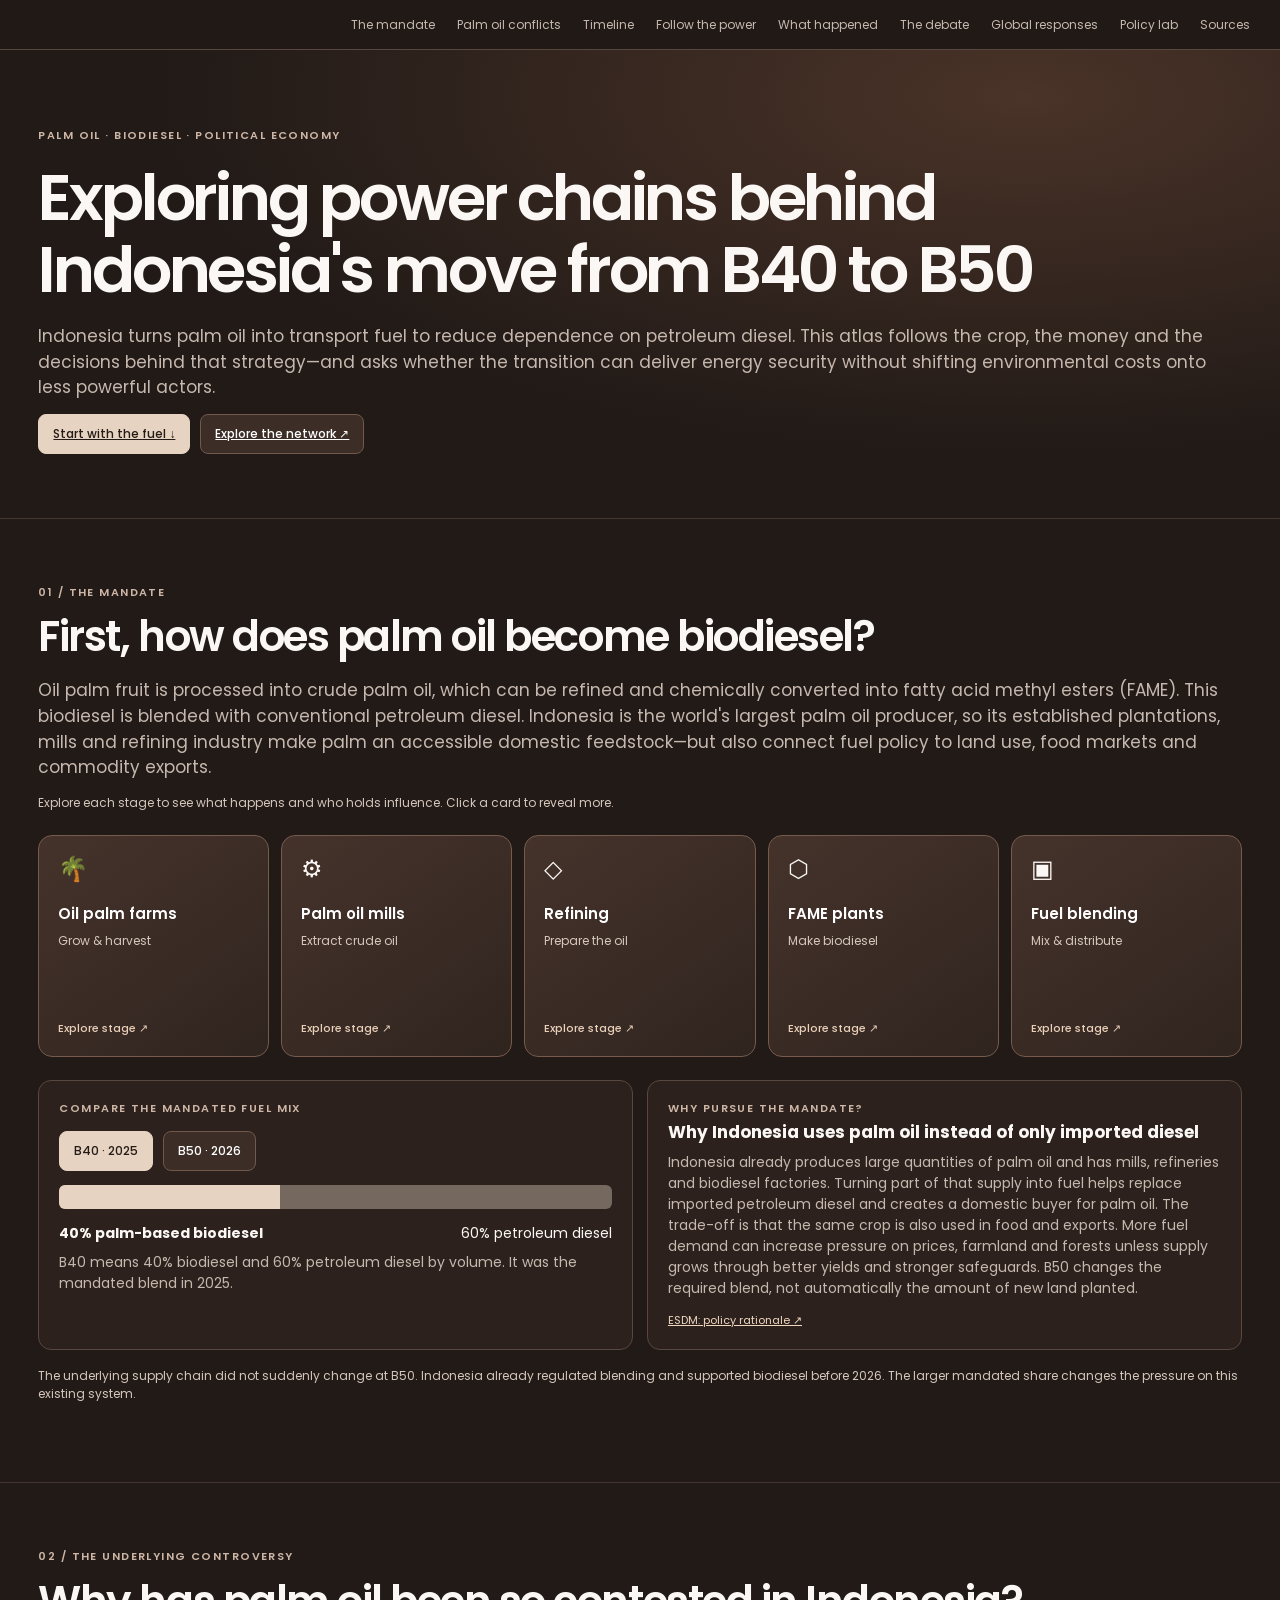
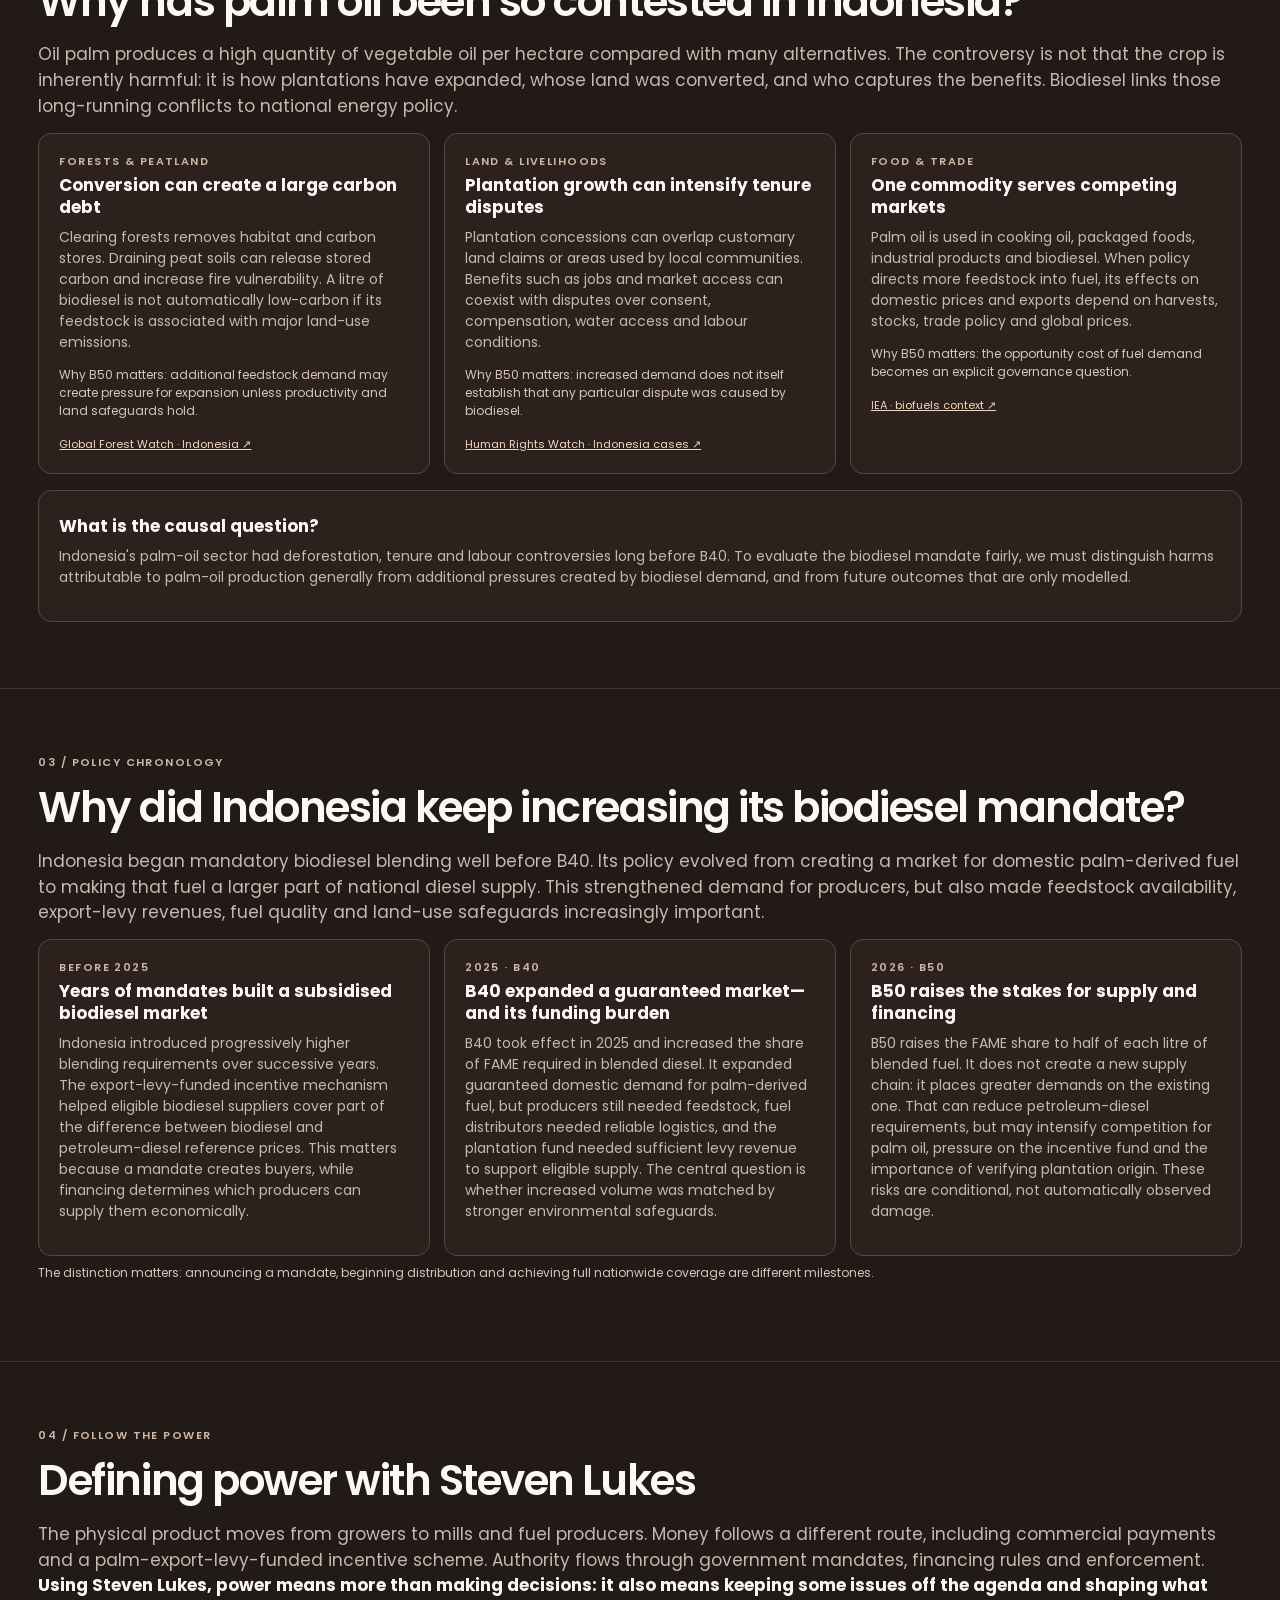
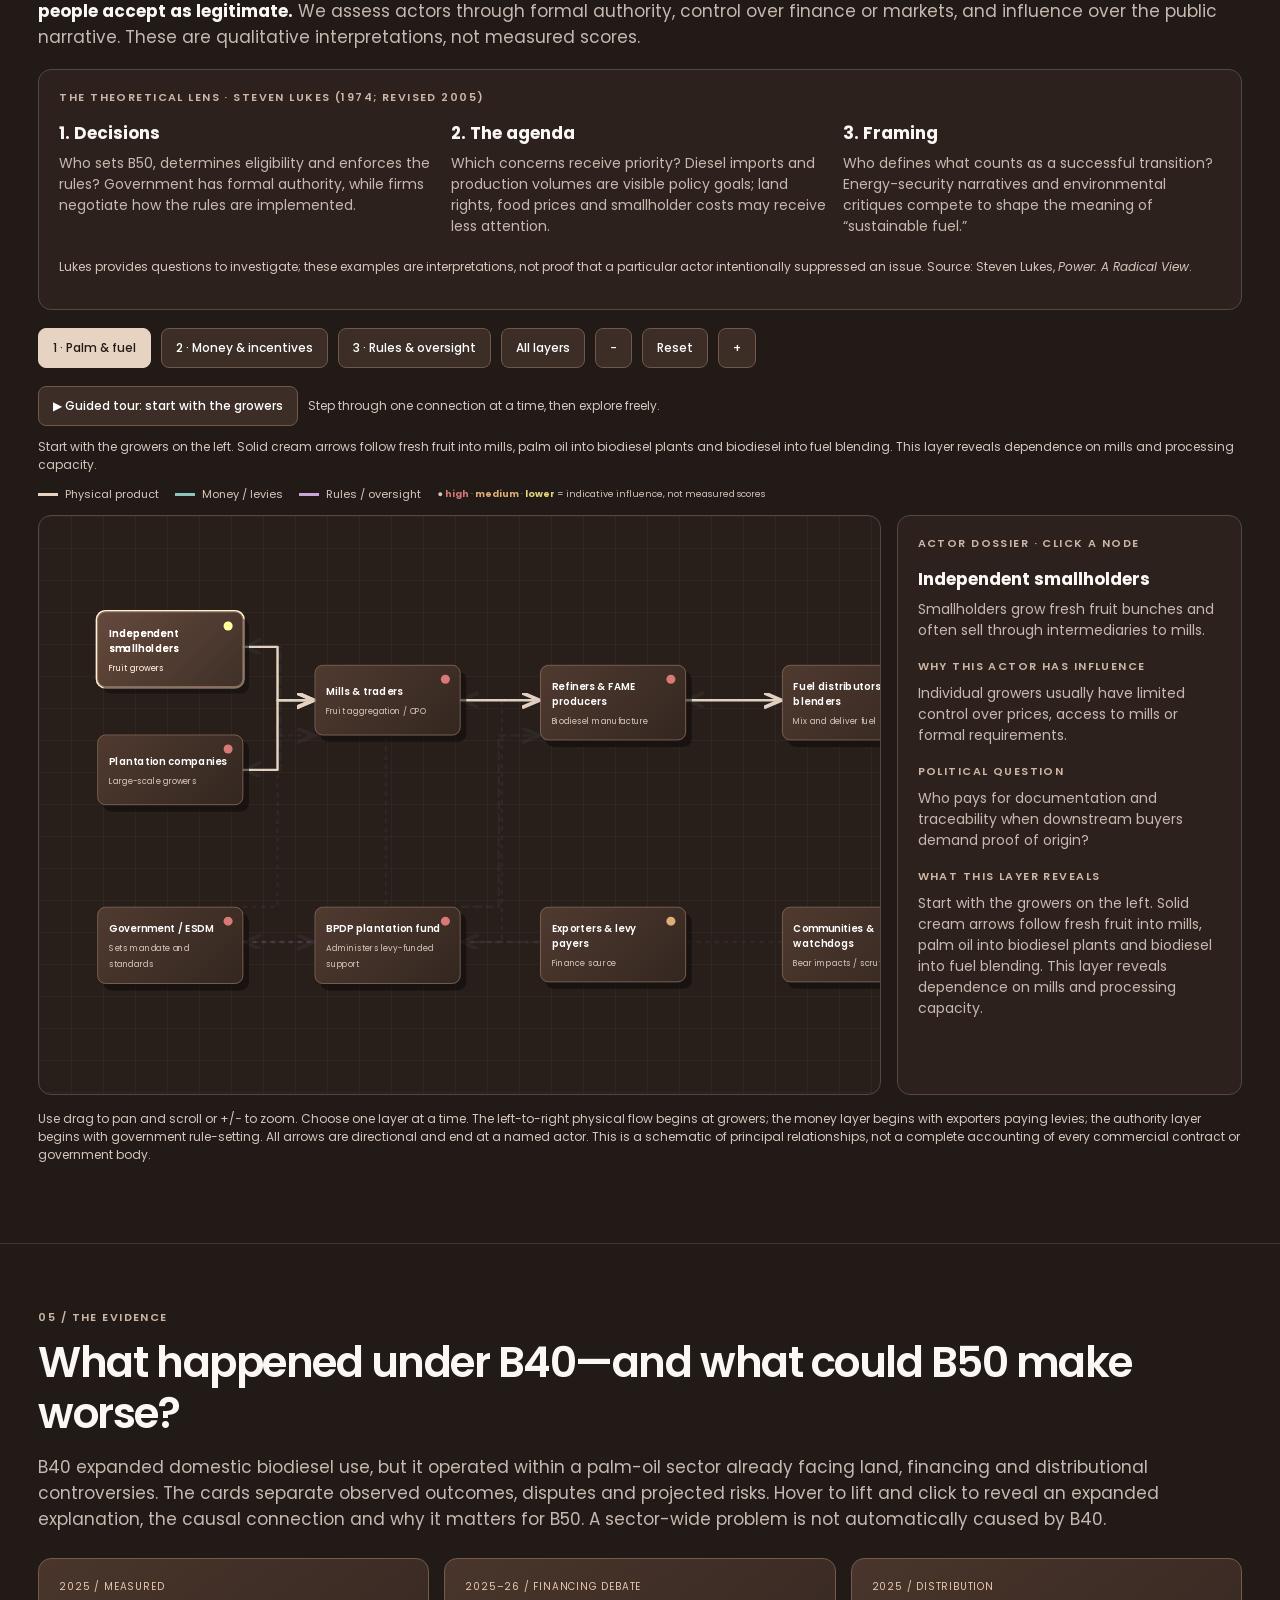
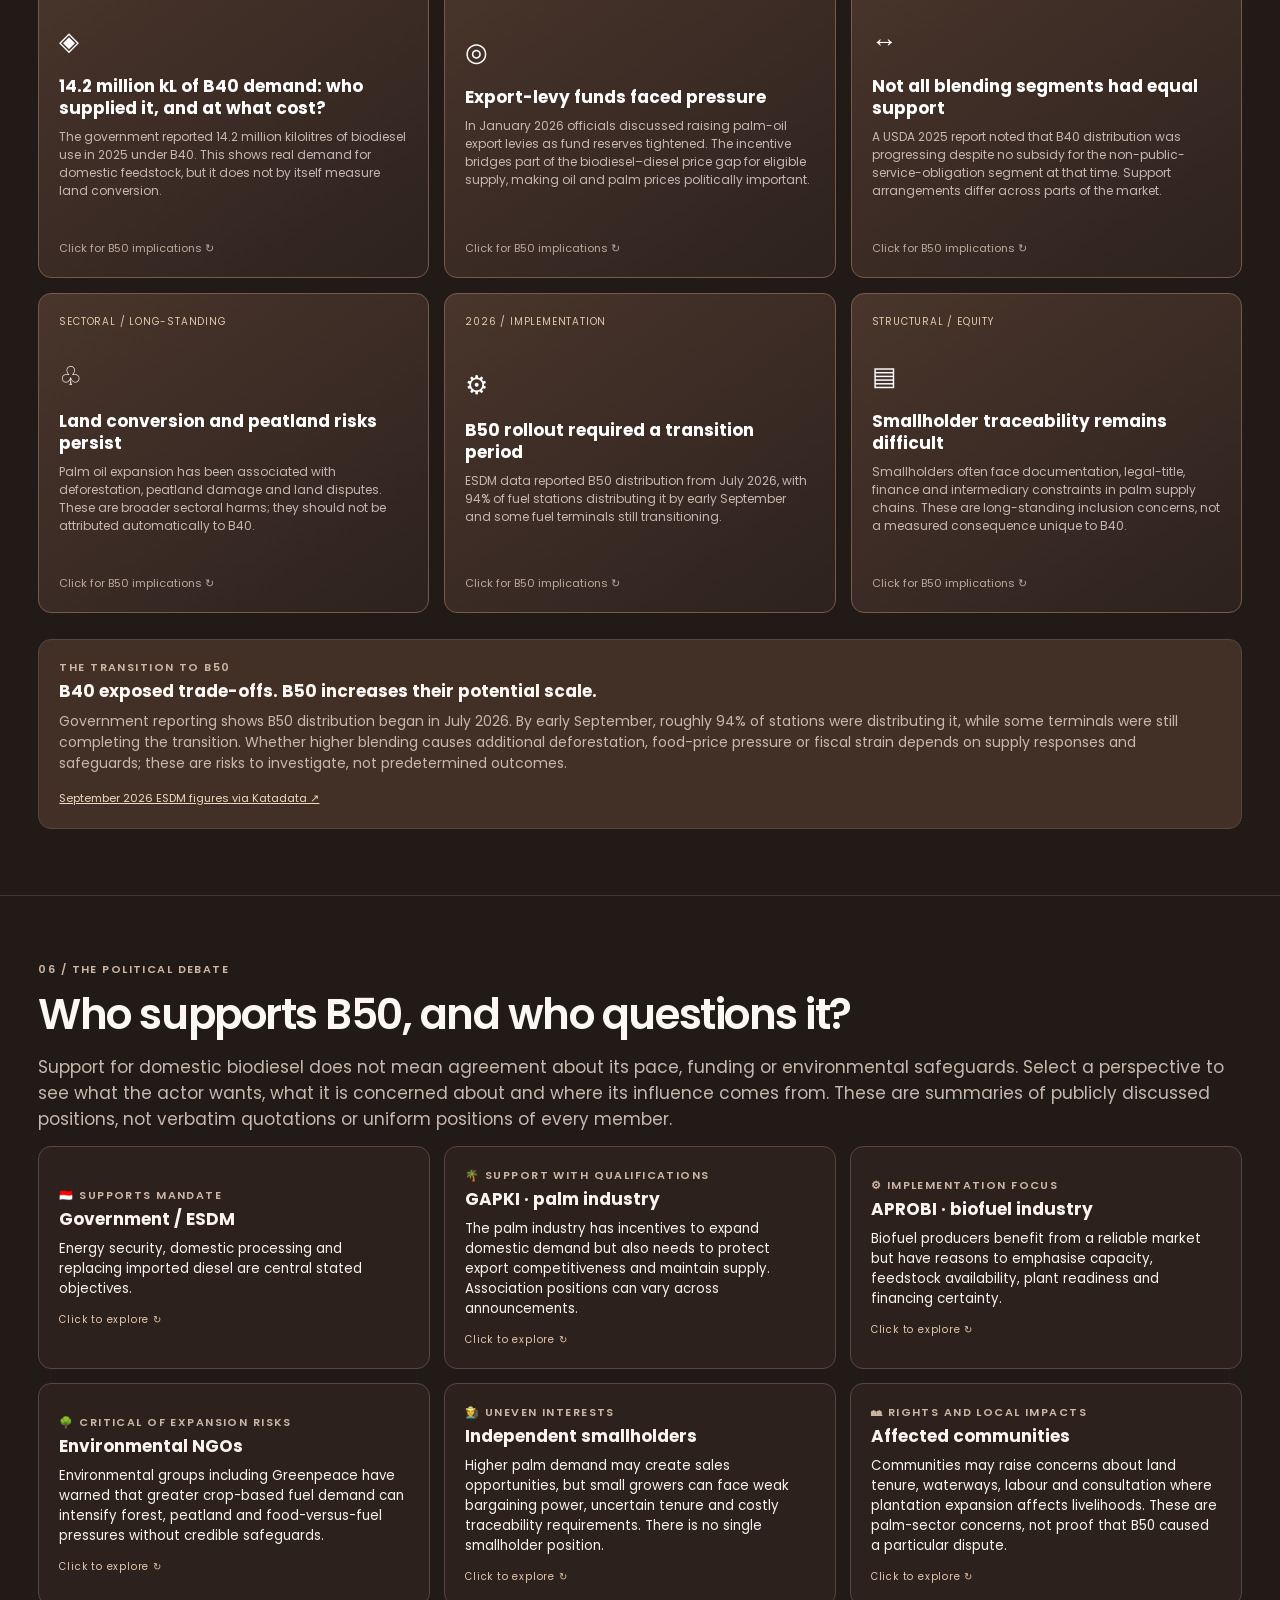
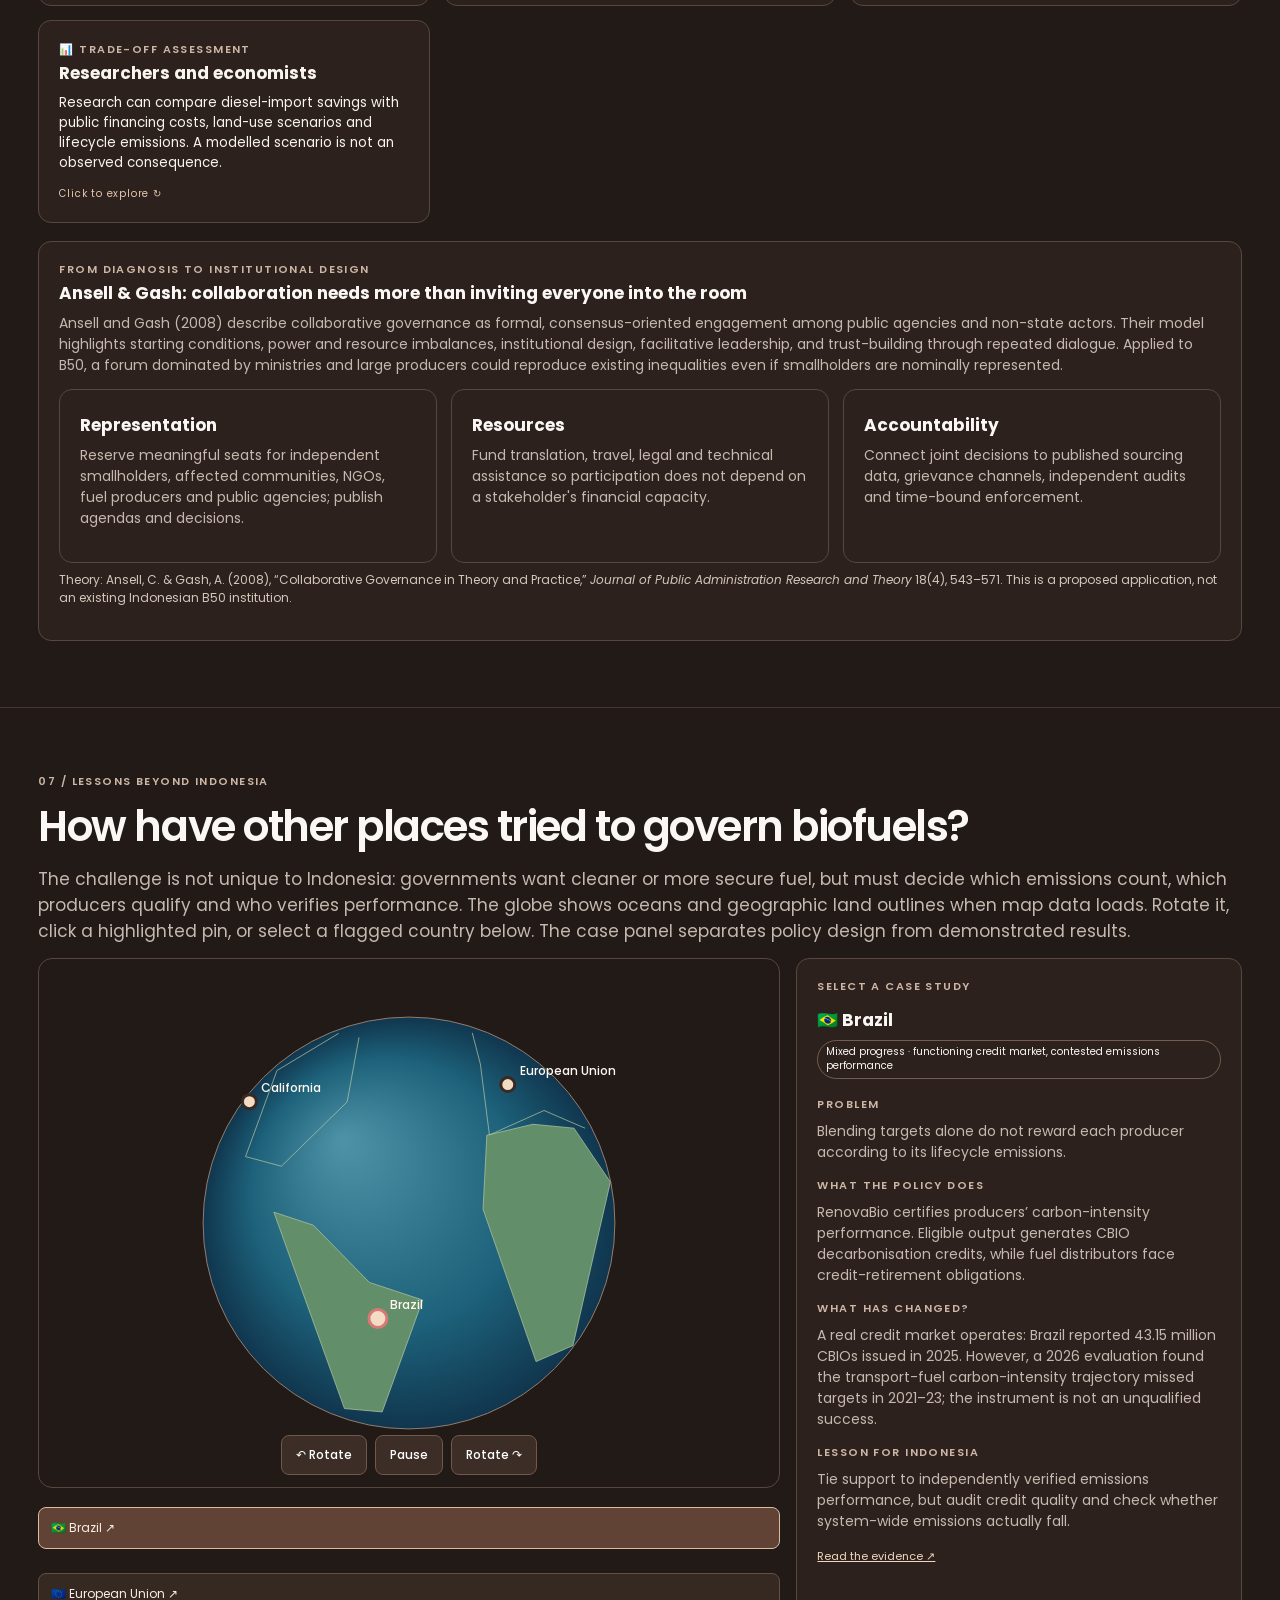
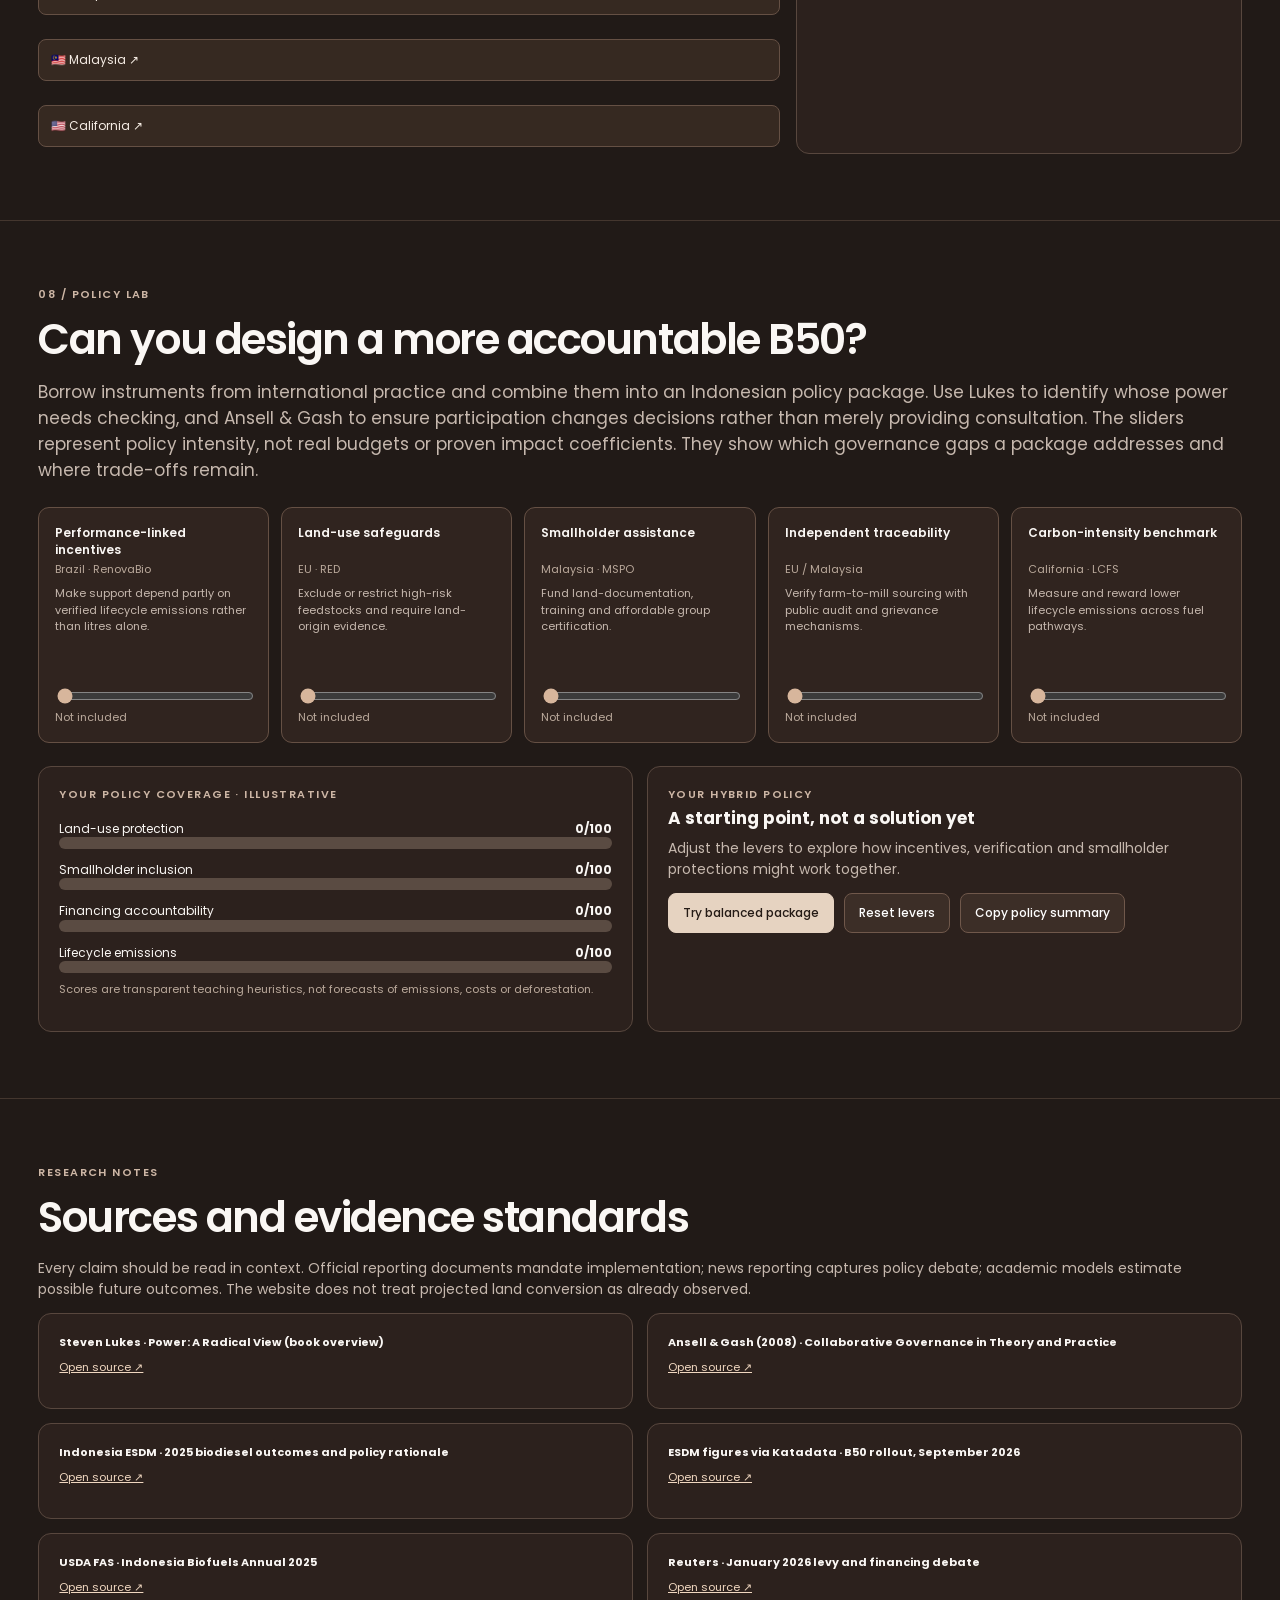
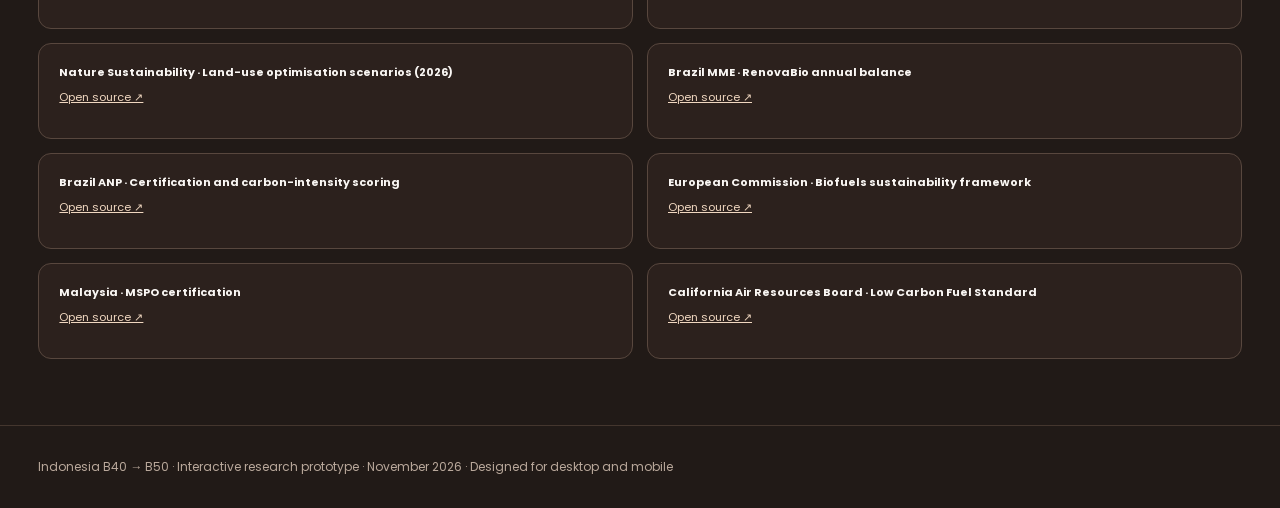
==== commit 2d13ff02: "Add files via upload" ====
--- a/index.html
+++ b/index.html
@@ -1,65 +1,9 @@
-<!doctype html><html lang="en"><head><meta charset="utf-8"><meta name="viewport" content="width=device-width,initial-scale=1"><title>Indonesia B40 → B50 | Power chains</title><link rel="preconnect" href="https://fonts.googleapis.com"><link rel="preconnect" href="https://fonts.gstatic.com" crossorigin><link href="https://fonts.googleapis.com/css2?family=Poppins:wght@400;500;600;700&display=swap" rel="stylesheet"><style>
-:root{--bg:#211a17;--surface:#2c211d;--surface2:#382a24;--line:#58473e;--text:#faf7f4;--muted:#c6b8ae;--cream:#e6d3c1;--red:#d77975;--amber:#dfad76;--yellow:#e3d77c;--cyan:#8bc4c1;--purple:#c8a8d8}*{box-sizing:border-box}html{scroll-behavior:smooth}body,button,input,select,textarea,svg text{font-family:'Poppins',sans-serif!important}body{margin:0;background:var(--bg);color:var(--text);font-size:14px;line-height:1.45}button{cursor:pointer}a{color:#f0d7c0}p{margin:8px 0 13px;color:var(--muted);line-height:1.5}header{position:sticky;top:0;z-index:30;background:#211a17f5;border-bottom:1px solid var(--line);backdrop-filter:blur(12px)}nav{max-width:1420px;margin:auto;padding:16px 30px;display:flex;gap:22px;justify-content:flex-end;flex-wrap:wrap}nav a{font-size:12px;text-decoration:none;color:var(--muted)}nav a:hover{color:white}.wrap{max-width:1420px;margin:auto;padding:0 30px}section{padding:66px 0;border-bottom:1px solid #44362e}.hero{padding:78px 0 64px;background:radial-gradient(ellipse at 80% 10%,#4a3328 0%,#211a17 60%)}.ey{font-size:11px;letter-spacing:.13em;font-weight:600;color:#cdb6a5;text-transform:uppercase}h1{font-size:clamp(36px,5vw,68px);line-height:1.12;letter-spacing:-.05em;font-weight:600;max-width:1020px;margin:18px 0}h2{font-size:clamp(27px,3.3vw,43px);letter-spacing:-.035em;line-height:1.22;margin:11px 0 15px;font-weight:600}h3{font-size:17px;margin:4px 0 9px;line-height:1.3}strong{color:var(--text)}.lead{font-size:17px;max-width:850px}.btn,.chip{background:#3c2e27;color:white;border:1px solid #70584b;padding:10px 14px;border-radius:8px;font-size:12px;font-weight:500}.btn:hover,.chip:hover{background:#554034}.chip.active,.btn.primary{background:#e6d3c1;color:#251b16;border-color:#e6d3c1}.row{display:flex;gap:10px;flex-wrap:wrap;align-items:center}.grid{display:grid;gap:14px}.two{grid-template-columns:repeat(2,minmax(0,1fr))}.three{grid-template-columns:repeat(3,minmax(0,1fr))}.card{border:1px solid var(--line);background:var(--surface);border-radius:13px;padding:20px}.muted{color:var(--muted)}.tiny{font-size:11px;color:#baa99b}.note{font-size:12px;color:#d5c6bb}.pill{font-size:10px;padding:4px 8px;border:1px solid #725d50;border-radius:40px}.process{display:grid;grid-template-columns:repeat(5,1fr);gap:12px;margin:23px 0}.process .card{text-align:center;min-height:135px;display:flex;flex-direction:column;justify-content:center;align-items:center;gap:8px;transition:transform .2s,background .2s}.process .card:hover{transform:translateY(-7px);background:#443127}.ico{font-size:26px}.blend{height:24px;background:#74685f;border-radius:6px;overflow:hidden;display:flex;margin:14px 0}.blend>div{background:var(--cream);transition:width .3s}.layout{display:grid;grid-template-columns:minmax(0,1fr) 345px;gap:16px}.stage{position:relative;height:580px;border:1px solid var(--line);border-radius:13px;overflow:hidden;background-color:#281f1b;background-image:linear-gradient(#ffffff08 1px,transparent 1px),linear-gradient(90deg,#ffffff08 1px,transparent 1px);background-size:32px 32px;touch-action:none;cursor:grab}.world{position:absolute;left:0;top:0;width:1200px;height:660px;transform-origin:0 0}.node{position:absolute;width:178px;min-height:86px;padding:13px;text-align:left;background:linear-gradient(135deg,#503a30,#332720);border:1px solid #8a6d5c;border-radius:10px;box-shadow:7px 8px 0 #0e0b0a90;color:white;transition:filter .15s,box-shadow .15s}.node:hover,.node.selected{filter:brightness(1.25);box-shadow:7px 8px 0 #0e0b0a90,0 0 0 2px #dfc2a8}.node .name{display:block;font-weight:600;font-size:12px;margin:4px 0}.node small{color:#dac9be;font-size:10px}.dot{position:absolute;right:12px;top:11px;width:11px;height:11px;border-radius:50%}.high{background:var(--red)}.mid{background:var(--amber)}.low{background:var(--yellow)}.netpath{fill:none;stroke-width:3;stroke-linecap:round;stroke-linejoin:round}.netpath.material{stroke:var(--cream)}.netpath.money{stroke:var(--cyan);stroke-dasharray:9 6}.netpath.authority{stroke:var(--purple);stroke-dasharray:3 8}.netpath.hidden{opacity:.06}.stage svg{position:absolute;inset:0;overflow:visible}.legend{display:flex;flex-wrap:wrap;gap:16px;margin:12px 0;color:#d7c6bb;font-size:11px}.legend span:before{content:' ';display:inline-block;width:20px;height:3px;margin-right:7px;vertical-align:middle;background:var(--cream)}.legend .m:before{background:var(--cyan)}.legend .a:before{background:var(--purple)}.flipgrid{display:grid;grid-template-columns:repeat(3,minmax(0,1fr));gap:15px;margin:26px 0}.flip{height:280px;perspective:1200px;cursor:pointer;border:0;background:none;color:white;text-align:left;padding:0}.flipinner{width:100%;height:100%;position:relative;transform-style:preserve-3d;transition:transform .65s}.flip:hover .flipinner{filter:brightness(1.12)}.flip.flipped .flipinner{transform:rotateY(180deg)}.face{position:absolute;inset:0;backface-visibility:hidden;background:linear-gradient(145deg,#49352b,#2d221e);border:1px solid #765b4d;border-radius:13px;padding:20px;display:flex;flex-direction:column;justify-content:space-between;overflow:auto}.face.back{transform:rotateY(180deg);background:#423026}.face h3{font-size:17px}.face p{font-size:12px}.tag{font-size:10px;letter-spacing:.08em;color:#e4c6ae}.maplayout{display:grid;grid-template-columns:minmax(0,1.25fr) minmax(310px,.75fr);gap:16px}.globeBox{height:530px;background:radial-gradient(circle at 50% 50%,#3b2d25,#211a17 73%);border:1px solid var(--line);border-radius:14px;position:relative;overflow:hidden}.globeBox canvas{width:100%;height:100%;display:block;cursor:grab}.globecontrols{position:absolute;bottom:12px;left:12px;right:12px;display:flex;justify-content:center;gap:8px;pointer-events:none}.globecontrols button{pointer-events:auto}.country{display:flex;justify-content:space-between;align-items:center;width:100%;padding:11px 12px;border:1px solid #655044;border-radius:8px;background:#362921;color:#f7eee6;text-align:left;font-size:12px;margin:7px 0}.country.active{background:#604334;border-color:#ddbaa0}.lab{display:grid;grid-template-columns:repeat(5,minmax(0,1fr));gap:12px;margin:23px 0}.lever{background:#30241f;border:1px solid #655044;border-radius:11px;padding:16px}.lever label{font-size:12px;font-weight:600;display:block;min-height:38px}.lever p{font-size:11px;min-height:88px}input[type=range]{width:100%;accent-color:#d7b69c}.bars{display:grid;gap:12px}.score{height:12px;border-radius:6px;background:#5a4b42;overflow:hidden}.score>div{height:100%;background:#dfc3a8;transition:width .3s}.source{font-size:11px;line-height:1.5}.source a{word-break:break-word}.footer{padding:32px 0;color:#b9a89b;font-size:12px}@media(max-width:1000px){.layout,.maplayout{grid-template-columns:1fr}.lab{grid-template-columns:repeat(2,1fr)}.process{grid-template-columns:repeat(3,1fr)}.flipgrid{grid-template-columns:repeat(2,1fr)}}@media(max-width:620px){.wrap{padding:0 16px}section{padding:48px 0}.process{grid-template-columns:repeat(2,1fr)}.flipgrid,.two,.three,.lab{grid-template-columns:1fr}.stage{height:450px}.globeBox{height:390px}nav{padding:13px;justify-content:center;gap:12px}}
-.process .flip{height:235px;min-width:0}.process .face{padding:15px;text-align:left;align-items:flex-start;justify-content:space-between}.process .face h3{font-size:13px}.process .face p{font-size:11px;line-height:1.4;margin:5px 0}.process .ico{font-size:23px}.voice{cursor:pointer;transition:transform .18s,background .18s}.voice:hover{transform:translateY(-5px);background:#423027}.voice .detail{display:none}.voice.open .detail{display:block}.voice.open{border-color:#dfc3a8}.grid.three .card{min-height:0}.globeBox{background:radial-gradient(circle at 50% 45%,#30231e,#201915 75%)}@media(max-width:950px){.process{grid-template-columns:repeat(3,minmax(0,1fr))}}@media(max-width:620px){.process{grid-template-columns:repeat(2,minmax(0,1fr))}.process .flip{height:255px}} 
-/* V6 layout and legibility */
-.wrap{max-width:none;width:100%;padding-left:clamp(24px,3vw,58px);padding-right:clamp(24px,3vw,58px)}
-.lead{max-width:none;width:100%;line-height:1.52}section>.wrap>p:not(.note){max-width:none} .process .flip{display:block;width:100%;height:260px;min-width:0;align-self:stretch}.process .flipinner{display:block;width:100%;height:100%}.process .face{display:flex;width:100%;height:100%;padding:18px}.process .face.back{background:#4c382e}.process .face strong{color:#fff}.process .face p{font-size:12px;line-height:1.45}.process .flip:hover{transform:translateY(-5px)}.voice h3,.voice strong,.voice .detail,.voice p{color:#f9f4ee!important}.voice.open{background:#443128!important}.voice{color:#f9f4ee!important}.voice .tag{color:#e4c6ae}.process .flipinner span{box-sizing:border-box} .timeline-detail{font-size:12px;line-height:1.5;color:#e9dcd1}.case-label{font-size:11px;letter-spacing:.05em;color:#e4c6ae}.flipgrid .flip{height:320px}.flipgrid .face.back p{font-size:12px}.globeBox{background:#211a17}
-@media(max-width:1100px){.process{grid-template-columns:repeat(3,minmax(0,1fr))}}@media(max-width:650px){.process{grid-template-columns:1fr 1fr}.process .flip{height:290px}}
-
-/* V7: accessible, immediate stage reveal; no mirrored 3D transitions */
-.process{align-items:stretch;gap:12px}
-.process .production-flip{appearance:none;display:block;width:100%;min-width:0;height:222px;padding:0;text-align:left;border:1px solid #765b4d;border-radius:14px;background:linear-gradient(145deg,#45332b,#30241f);color:#faf7f4;font:inherit;cursor:pointer;overflow:hidden;transition:transform .18s ease,border-color .18s ease,box-shadow .18s ease}
-.process .production-flip:hover{transform:translateY(-4px);border-color:#d9b99f;box-shadow:0 10px 26px #100c0a55}
-.process .production-flip:focus-visible{outline:2px solid #e6d3c1;outline-offset:3px}
-.production-front,.production-back{height:100%;padding:19px;display:flex;flex-direction:column;align-items:flex-start;justify-content:flex-start;gap:8px}
-.production-front[hidden],.production-back[hidden]{display:none!important}
-.production-icon{font-size:24px;line-height:1.2;margin-bottom:12px}
-.process .production-flip h3{font-size:15px;line-height:1.3;margin:0;font-weight:600;color:#fff}
-.process .production-flip p{font-size:12px;line-height:1.48;margin:0;color:#d6c7bc}
-.production-action{margin-top:auto;font-size:11px;color:#ead0b9;font-weight:500}
-.production-kicker{font-size:10px;letter-spacing:.11em;color:#e6c6ac}
-.production-back{background:#4a352b;gap:10px}
-.production-question{margin-top:2px;padding-top:9px;border-top:1px solid #806355;display:flex;flex-direction:column;gap:3px;font-size:11px;line-height:1.35;color:#f2e5d9}
-.production-question b{font-size:10px;text-transform:uppercase;letter-spacing:.06em;color:#f2d4ba}
-@media(max-width:1100px){.process .production-flip{height:220px}}
-@media(max-width:650px){.process .production-flip{height:220px}}
-</style></head><body><header><nav><a href="#mandate">The mandate</a><a href="#palm-conflict">Palm oil conflicts</a><a href="#timeline">Timeline</a><a href="#network">Follow the power</a><a href="#tensions">What happened</a><a href="#voices">The debate</a><a href="#world">Global responses</a><a href="#lab">Policy lab</a><a href="#sources">Sources</a></nav></header><main><section class="hero"><div class="wrap"><div class="ey">Palm oil · biodiesel · political economy</div><h1>Exploring power chains behind Indonesia's move from B40 to B50</h1><p class="lead">Indonesia turns palm oil into transport fuel to reduce dependence on petroleum diesel. This atlas follows the crop, the money and the decisions behind that strategy—and asks whether the transition can deliver energy security without shifting environmental costs onto less powerful actors.</p><div class="row"><a class="btn primary" href="#mandate">Start with the fuel ↓</a><a class="btn" href="#network">Explore the network ↗</a></div></div></section>
-<section id="mandate"><div class="wrap"><div class="ey">01 / The mandate</div><h2>First, how does palm oil become biodiesel?</h2><p class="lead">Oil palm fruit is processed into crude palm oil, which can be refined and chemically converted into fatty acid methyl esters (FAME). This biodiesel is blended with conventional petroleum diesel. Indonesia is the world's largest palm oil producer, so its established plantations, mills and refining industry make palm an accessible domestic feedstock—but also connect fuel policy to land use, food markets and commodity exports.</p><p class="note">Explore each stage to see what happens and who holds influence. Click a card to reveal more.</p><div class="process" id="productionCards"></div><div class="grid two"><div class="card"><div class="ey">Compare the mandated fuel mix</div><div class="row" style="margin-top:14px"><button class="chip active" id="b40">B40 · 2025</button><button class="chip" id="b50">B50 · 2026</button></div><div class="blend"><div id="biofill" style="width:40%"></div></div><div class="row" style="justify-content:space-between"><strong id="biotxt">40% palm-based biodiesel</strong><span id="dieseltxt">60% petroleum diesel</span></div><p id="blenddesc">B40 means 40% biodiesel and 60% petroleum diesel by volume. It was the mandated blend in 2025.</p></div><div class="card"><div class="ey">Why pursue the mandate?</div><h3>Why Indonesia uses palm oil instead of only imported diesel</h3><p>Indonesia already produces large quantities of palm oil and has mills, refineries and biodiesel factories. Turning part of that supply into fuel helps replace imported petroleum diesel and creates a domestic buyer for palm oil. The trade-off is that the same crop is also used in food and exports. More fuel demand can increase pressure on prices, farmland and forests unless supply grows through better yields and stronger safeguards. B50 changes the required blend, not automatically the amount of new land planted.</p><div class="source"><a target="_blank" rel="noopener" href="https://www.esdm.go.id/en/media-center/news-archives/mandatori-biodiesel-perkuat-ketahanan-energi-pemerintah-targetkan-stop-impor-solar-2026">ESDM: policy rationale ↗</a></div></div></div><p class="note" style="margin-top:17px">The underlying supply chain did not suddenly change at B50. Indonesia already regulated blending and supported biodiesel before 2026. The larger mandated share changes the pressure on this existing system.</p></div></section>
-<section id="palm-conflict"><div class="wrap"><div class="ey">02 / The underlying controversy</div><h2>Why has palm oil been so contested in Indonesia?</h2><p class="lead">Oil palm produces a high quantity of vegetable oil per hectare compared with many alternatives. The controversy is not that the crop is inherently harmful: it is how plantations have expanded, whose land was converted, and who captures the benefits. Biodiesel links those long-running conflicts to national energy policy.</p><div class="grid three"><article class="card"><div class="ey">FORESTS & PEATLAND</div><h3>Conversion can create a large carbon debt</h3><p>Clearing forests removes habitat and carbon stores. Draining peat soils can release stored carbon and increase fire vulnerability. A litre of biodiesel is not automatically low-carbon if its feedstock is associated with major land-use emissions.</p><p class="note">Why B50 matters: additional feedstock demand may create pressure for expansion unless productivity and land safeguards hold.</p><a class="source" href="https://www.globalforestwatch.org/dashboards/country/IDN/" target="_blank" rel="noopener">Global Forest Watch · Indonesia ↗</a></article><article class="card"><div class="ey">LAND & LIVELIHOODS</div><h3>Plantation growth can intensify tenure disputes</h3><p>Plantation concessions can overlap customary land claims or areas used by local communities. Benefits such as jobs and market access can coexist with disputes over consent, compensation, water access and labour conditions.</p><p class="note">Why B50 matters: increased demand does not itself establish that any particular dispute was caused by biodiesel.</p><a class="source" href="https://www.hrw.org/report/2019/09/22/when-we-lost-forest-we-lost-everything/oil-palm-plantations-and-rights-violations" target="_blank" rel="noopener">Human Rights Watch · Indonesia cases ↗</a></article><article class="card"><div class="ey">FOOD & TRADE</div><h3>One commodity serves competing markets</h3><p>Palm oil is used in cooking oil, packaged foods, industrial products and biodiesel. When policy directs more feedstock into fuel, its effects on domestic prices and exports depend on harvests, stocks, trade policy and global prices.</p><p class="note">Why B50 matters: the opportunity cost of fuel demand becomes an explicit governance question.</p><a class="source" href="https://www.iea.org/reports/renewables-2024/renewable-fuels" target="_blank" rel="noopener">IEA · biofuels context ↗</a></article></div><div class="card" style="margin-top:16px"><h3>What is the causal question?</h3><p>Indonesia's palm-oil sector had deforestation, tenure and labour controversies long before B40. To evaluate the biodiesel mandate fairly, we must distinguish harms attributable to palm-oil production generally from additional pressures created by biodiesel demand, and from future outcomes that are only modelled.</p></div></div></section><section id="timeline"><div class="wrap"><div class="ey">03 / Policy chronology</div><h2>Why did Indonesia keep increasing its biodiesel mandate?</h2><p class="lead">Indonesia began mandatory biodiesel blending well before B40. Its policy evolved from creating a market for domestic palm-derived fuel to making that fuel a larger part of national diesel supply. This strengthened demand for producers, but also made feedstock availability, export-levy revenues, fuel quality and land-use safeguards increasingly important.</p><div class="grid three"><article class="card"><div class="ey">Before 2025</div><h3>Years of mandates built a subsidised biodiesel market</h3><p>Indonesia introduced progressively higher blending requirements over successive years. The export-levy-funded incentive mechanism helped eligible biodiesel suppliers cover part of the difference between biodiesel and petroleum-diesel reference prices. This matters because a mandate creates buyers, while financing determines which producers can supply them economically.</p></article><article class="card"><div class="ey">2025 · B40</div><h3>B40 expanded a guaranteed market—and its funding burden</h3><p>B40 took effect in 2025 and increased the share of FAME required in blended diesel. It expanded guaranteed domestic demand for palm-derived fuel, but producers still needed feedstock, fuel distributors needed reliable logistics, and the plantation fund needed sufficient levy revenue to support eligible supply. The central question is whether increased volume was matched by stronger environmental safeguards.</p></article><article class="card"><div class="ey">2026 · B50</div><h3>B50 raises the stakes for supply and financing</h3><p>B50 raises the FAME share to half of each litre of blended fuel. It does not create a new supply chain: it places greater demands on the existing one. That can reduce petroleum-diesel requirements, but may intensify competition for palm oil, pressure on the incentive fund and the importance of verifying plantation origin. These risks are conditional, not automatically observed damage.</p></article></div><p class="note">The distinction matters: announcing a mandate, beginning distribution and achieving full nationwide coverage are different milestones.</p></div></section><section id="network"><div class="wrap"><div class="ey">04 / Follow the power</div><h2>Defining power with Steven Lukes</h2><p class="lead">The physical product moves from growers to mills and fuel producers. Money follows a different route, including commercial payments and a palm-export-levy-funded incentive scheme. Authority flows through government mandates, financing rules and enforcement. <strong>Using Steven Lukes, power means more than making decisions: it also means keeping some issues off the agenda and shaping what people accept as legitimate.</strong> We assess actors through formal authority, control over finance or markets, and influence over the public narrative. These are qualitative interpretations, not measured scores.</p><div class="card" style="margin:18px 0"><div class="ey">The theoretical lens · Steven Lukes (1974; revised 2005)</div><div class="grid three" style="margin-top:12px"><div><h3>1. Decisions</h3><p>Who sets B50, determines eligibility and enforces the rules? Government has formal authority, while firms negotiate how the rules are implemented.</p></div><div><h3>2. The agenda</h3><p>Which concerns receive priority? Diesel imports and production volumes are visible policy goals; land rights, food prices and smallholder costs may receive less attention.</p></div><div><h3>3. Framing</h3><p>Who defines what counts as a successful transition? Energy-security narratives and environmental critiques compete to shape the meaning of “sustainable fuel.”</p></div></div><p class="note">Lukes provides questions to investigate; these examples are interpretations, not proof that a particular actor intentionally suppressed an issue. Source: Steven Lukes, <em>Power: A Radical View</em>.</p></div><div class="row" style="margin:18px 0"><button class="chip active" data-flow="material">1 · Palm & fuel</button><button class="chip" data-flow="money">2 · Money & incentives</button><button class="chip" data-flow="authority">3 · Rules & oversight</button><button class="chip" id="allflow">All layers</button><button class="chip" id="zoomout">−</button><button class="chip" id="reset">Reset</button><button class="chip" id="zoomin">+</button></div><div class="row" style="margin:8px 0 12px"><button class="chip" id="tour">▶ Guided tour: start with the growers</button><span class="note" id="tourStep">Step through one connection at a time, then explore freely.</span></div><p id="flowExplain" class="note">Start at the growers on the left. Follow the solid cream arrows to the right: fruit → crude palm oil → biodiesel → blended fuel. Select a node to see its role and bargaining power.</p><div class="legend"><span>Physical product</span><span class="m">Money / levies</span><span class="a">Rules / oversight</span><small>● <b style="color:var(--red)">high</b> · <b style="color:var(--amber)">medium</b> · <b style="color:var(--yellow)">lower</b> = indicative influence, not measured scores</small></div><div class="layout"><div class="stage" id="stage"><div class="world" id="networkWorld"><svg width="1200" height="660" viewBox="0 0 1200 660"><defs><marker id="arMat" markerWidth="9" markerHeight="9" refX="7" refY="3" orient="auto"><path d="M0 0 L7 3 L0 6" fill="none" stroke="#e6d3c1" stroke-width="1.5"/></marker><marker id="arMoney" markerWidth="9" markerHeight="9" refX="7" refY="3" orient="auto"><path d="M0 0 L7 3 L0 6" fill="none" stroke="#8bc4c1" stroke-width="1.5"/></marker><marker id="arAuth" markerWidth="9" markerHeight="9" refX="7" refY="3" orient="auto"><path d="M0 0 L7 3 L0 6" fill="none" stroke="#c8a8d8" stroke-width="1.5"/></marker></defs><g id="edges"></g></svg><div id="nodes"></div></div></div><aside class="card" style="align-self:stretch"><div class="ey">Actor dossier · click a node</div><h3 id="actorName" style="margin-top:16px">Independent smallholders</h3><p id="actorDesc">Grow oil palm fruit and sell it to traders or mills, often with limited leverage over prices and documentation.</p><div class="ey" style="margin-top:18px">Why this actor has influence</div><p id="actorPower">Smallholders are numerous but individually have limited control over prices, refinery access and the rules of subsidy eligibility.</p><div class="ey" style="margin-top:18px">Political question</div><p id="actorQuestion">Who pays for compliance and traceability when downstream buyers require proof of origin?</p><div class="ey" style="margin-top:18px">What this layer reveals</div><p id="layerLesson">The actors supplying the crop are not necessarily those setting prices, rules or financial incentives.</p></aside></div><p class="note" style="margin-top:15px">Use drag to pan and scroll or +/− to zoom. Choose one layer at a time. The left-to-right physical flow begins at growers; the money layer begins with exporters paying levies; the authority layer begins with government rule-setting. All arrows are directional and end at a named actor. This is a schematic of principal relationships, not a complete accounting of every commercial contract or government body.</p></div></section>
-<section id="tensions"><div class="wrap"><div class="ey">05 / The evidence</div><h2>What happened under B40—and what could B50 make worse?</h2><p class="lead">B40 expanded domestic biodiesel use, but it operated within a palm-oil sector already facing land, financing and distributional controversies. The cards separate observed outcomes, disputes and projected risks. Hover to lift and click to reveal an expanded explanation, the causal connection and why it matters for B50. A sector-wide problem is not automatically caused by B40.</p><div class="flipgrid" id="flipgrid"></div><div class="card" style="background:#423026"><div class="ey">The transition to B50</div><h3>B40 exposed trade-offs. B50 increases their potential scale.</h3><p>Government reporting shows B50 distribution began in July 2026. By early September, roughly 94% of stations were distributing it, while some terminals were still completing the transition. Whether higher blending causes additional deforestation, food-price pressure or fiscal strain depends on supply responses and safeguards; these are risks to investigate, not predetermined outcomes.</p><a class="source" target="_blank" rel="noopener" href="https://databoks.katadata.co.id/en/energy/statistics/6aa255d28480f/biodiesel-utilization-in-indonesia-reaches-107-million-kl-as-of-september-2026">September 2026 ESDM figures via Katadata ↗</a></div></div></section>
-<section id="voices"><div class="wrap"><div class="ey">06 / The political debate</div><h2>Who supports B50, and who questions it?</h2><p class="lead">Support for domestic biodiesel does not mean agreement about its pace, funding or environmental safeguards. Select a perspective to see what the actor wants, what it is concerned about and where its influence comes from. These are summaries of publicly discussed positions, not verbatim quotations or uniform positions of every member.</p><div class="grid three" id="voiceCards"></div><div class="card" style="margin-top:18px"><div class="ey">From diagnosis to institutional design</div><h3>Ansell &amp; Gash: collaboration needs more than inviting everyone into the room</h3><p>Ansell and Gash (2008) describe collaborative governance as formal, consensus-oriented engagement among public agencies and non-state actors. Their model highlights starting conditions, power and resource imbalances, institutional design, facilitative leadership, and trust-building through repeated dialogue. Applied to B50, a forum dominated by ministries and large producers could reproduce existing inequalities even if smallholders are nominally represented.</p><div class="grid three" style="margin-top:12px"><div class="card"><h3>Representation</h3><p>Reserve meaningful seats for independent smallholders, affected communities, NGOs, fuel producers and public agencies; publish agendas and decisions.</p></div><div class="card"><h3>Resources</h3><p>Fund translation, travel, legal and technical assistance so participation does not depend on a stakeholder's financial capacity.</p></div><div class="card"><h3>Accountability</h3><p>Connect joint decisions to published sourcing data, grievance channels, independent audits and time-bound enforcement.</p></div></div><p class="note">Theory: Ansell, C. &amp; Gash, A. (2008), “Collaborative Governance in Theory and Practice,” <em>Journal of Public Administration Research and Theory</em> 18(4), 543–571. This is a proposed application, not an existing Indonesian B50 institution.</p></div></div></section><section id="world"><div class="wrap"><div class="ey">07 / Lessons beyond Indonesia</div><h2>How have other places tried to govern biofuels?</h2><p class="lead">The challenge is not unique to Indonesia: governments want cleaner or more secure fuel, but must decide which emissions count, which producers qualify and who verifies performance. The globe shows oceans and geographic land outlines when map data loads. Rotate it, click a highlighted pin, or select a flagged country below. The case panel separates policy design from demonstrated results.</p><div class="maplayout"><div><div class="globeBox"><canvas id="globe" aria-label="Interactive geographic globe with country pins"></canvas><div class="globecontrols"><button class="chip" id="rotleft">↶ Rotate</button><button class="chip" id="rotpause">Pause</button><button class="chip" id="rotright">Rotate ↷</button></div></div><div id="countryButtons" class="row" style="margin-top:12px"></div></div><aside class="card"><div class="ey">Select a case study</div><h3 id="countryTitle" style="margin-top:14px">🇧🇷 Brazil · RenovaBio</h3><div class="pill" id="countryVerdict">Mixed progress</div><div class="ey" style="margin-top:18px">Problem</div><p id="countryProblem"></p><div class="ey" style="margin-top:15px">What the policy does</div><p id="countryPolicy"></p><div class="ey" style="margin-top:15px">What has changed?</div><p id="countryResult"></p><div class="ey" style="margin-top:15px">Lesson for Indonesia</div><p id="countryLesson"></p><a class="source" id="countrySource" target="_blank" rel="noopener">Read the evidence ↗</a></aside></div></div></section>
-<section id="lab"><div class="wrap"><div class="ey">08 / Policy lab</div><h2>Can you design a more accountable B50?</h2><p class="lead">Borrow instruments from international practice and combine them into an Indonesian policy package. Use Lukes to identify whose power needs checking, and Ansell &amp; Gash to ensure participation changes decisions rather than merely providing consultation. The sliders represent policy intensity, not real budgets or proven impact coefficients. They show which governance gaps a package addresses and where trade-offs remain.</p><div class="lab" id="levers"></div><div class="grid two"><div class="card"><div class="ey">Your policy coverage · illustrative</div><div id="scoreBars" class="bars" style="margin-top:17px"></div><p class="tiny">Scores are transparent teaching heuristics, not forecasts of emissions, costs or deforestation.</p></div><div class="card"><div class="ey">Your hybrid policy</div><h3 id="policyName">A starting point, not a solution yet</h3><p id="policyText">Adjust the levers to explore how incentives, verification and smallholder protections might work together.</p><div class="row"><button class="btn primary" id="balanced">Try balanced package</button><button class="btn" id="clear">Reset levers</button><button class="btn" id="copy">Copy policy summary</button></div></div></div></div></section>
+<!DOCTYPE html>
+<html lang="en"><head><meta charset="utf-8"/><meta content="width=device-width,initial-scale=1" name="viewport"/><title>Indonesia B40 → B50 | Power chains</title><link href="https://fonts.googleapis.com" rel="preconnect"/><link crossorigin="" href="https://fonts.gstatic.com" rel="preconnect"/><link href="https://fonts.googleapis.com/css2?family=Poppins:wght@400;500;600;700&amp;display=swap" rel="stylesheet"/><link href="css/styles.css" rel="stylesheet"/></head><body><header><nav><a href="#mandate">The mandate</a><a href="#palm-conflict">Palm oil conflicts</a><a href="#timeline">Timeline</a><a href="#network">Follow the power</a><a href="#tensions">What happened</a><a href="#voices">The debate</a><a href="#world">Global responses</a><a href="#lab">Policy lab</a><a href="#sources">Sources</a></nav></header><main><section class="hero"><div class="wrap"><div class="ey">Palm oil · biodiesel · political economy</div><h1>Exploring power chains behind Indonesia's move from B40 to B50</h1><p class="lead">Indonesia turns palm oil into transport fuel to reduce dependence on petroleum diesel. This atlas follows the crop, the money and the decisions behind that strategy—and asks whether the transition can deliver energy security without shifting environmental costs onto less powerful actors.</p><div class="row"><a class="btn primary" href="#mandate">Start with the fuel ↓</a><a class="btn" href="#network">Explore the network ↗</a></div></div></section>
+<section id="mandate"><div class="wrap"><div class="ey">01 / The mandate</div><h2>First, how does palm oil become biodiesel?</h2><p class="lead">Oil palm fruit is processed into crude palm oil, which can be refined and chemically converted into fatty acid methyl esters (FAME). This biodiesel is blended with conventional petroleum diesel. Indonesia is the world's largest palm oil producer, so its established plantations, mills and refining industry make palm an accessible domestic feedstock—but also connect fuel policy to land use, food markets and commodity exports.</p><p class="note">Explore each stage to see what happens and who holds influence. Click a card to reveal more.</p><div class="process" id="productionCards"></div><div class="grid two"><div class="card"><div class="ey">Compare the mandated fuel mix</div><div class="row" style="margin-top:14px"><button class="chip active" id="b40">B40 · 2025</button><button class="chip" id="b50">B50 · 2026</button></div><div class="blend"><div id="biofill" style="width:40%"></div></div><div class="row" style="justify-content:space-between"><strong id="biotxt">40% palm-based biodiesel</strong><span id="dieseltxt">60% petroleum diesel</span></div><p id="blenddesc">B40 means 40% biodiesel and 60% petroleum diesel by volume. It was the mandated blend in 2025.</p></div><div class="card"><div class="ey">Why pursue the mandate?</div><h3>Why Indonesia uses palm oil instead of only imported diesel</h3><p>Indonesia already produces large quantities of palm oil and has mills, refineries and biodiesel factories. Turning part of that supply into fuel helps replace imported petroleum diesel and creates a domestic buyer for palm oil. The trade-off is that the same crop is also used in food and exports. More fuel demand can increase pressure on prices, farmland and forests unless supply grows through better yields and stronger safeguards. B50 changes the required blend, not automatically the amount of new land planted.</p><div class="source"><a href="https://www.esdm.go.id/en/media-center/news-archives/mandatori-biodiesel-perkuat-ketahanan-energi-pemerintah-targetkan-stop-impor-solar-2026" rel="noopener" target="_blank">ESDM: policy rationale ↗</a></div></div></div><p class="note" style="margin-top:17px">The underlying supply chain did not suddenly change at B50. Indonesia already regulated blending and supported biodiesel before 2026. The larger mandated share changes the pressure on this existing system.</p></div></section>
+<section id="palm-conflict"><div class="wrap"><div class="ey">02 / The underlying controversy</div><h2>Why has palm oil been so contested in Indonesia?</h2><p class="lead">Oil palm produces a high quantity of vegetable oil per hectare compared with many alternatives. The controversy is not that the crop is inherently harmful: it is how plantations have expanded, whose land was converted, and who captures the benefits. Biodiesel links those long-running conflicts to national energy policy.</p><div class="grid three"><article class="card"><div class="ey">FORESTS &amp; PEATLAND</div><h3>Conversion can create a large carbon debt</h3><p>Clearing forests removes habitat and carbon stores. Draining peat soils can release stored carbon and increase fire vulnerability. A litre of biodiesel is not automatically low-carbon if its feedstock is associated with major land-use emissions.</p><p class="note">Why B50 matters: additional feedstock demand may create pressure for expansion unless productivity and land safeguards hold.</p><a class="source" href="https://www.globalforestwatch.org/dashboards/country/IDN/" rel="noopener" target="_blank">Global Forest Watch · Indonesia ↗</a></article><article class="card"><div class="ey">LAND &amp; LIVELIHOODS</div><h3>Plantation growth can intensify tenure disputes</h3><p>Plantation concessions can overlap customary land claims or areas used by local communities. Benefits such as jobs and market access can coexist with disputes over consent, compensation, water access and labour conditions.</p><p class="note">Why B50 matters: increased demand does not itself establish that any particular dispute was caused by biodiesel.</p><a class="source" href="https://www.hrw.org/report/2019/09/22/when-we-lost-forest-we-lost-everything/oil-palm-plantations-and-rights-violations" rel="noopener" target="_blank">Human Rights Watch · Indonesia cases ↗</a></article><article class="card"><div class="ey">FOOD &amp; TRADE</div><h3>One commodity serves competing markets</h3><p>Palm oil is used in cooking oil, packaged foods, industrial products and biodiesel. When policy directs more feedstock into fuel, its effects on domestic prices and exports depend on harvests, stocks, trade policy and global prices.</p><p class="note">Why B50 matters: the opportunity cost of fuel demand becomes an explicit governance question.</p><a class="source" href="https://www.iea.org/reports/renewables-2024/renewable-fuels" rel="noopener" target="_blank">IEA · biofuels context ↗</a></article></div><div class="card" style="margin-top:16px"><h3>What is the causal question?</h3><p>Indonesia's palm-oil sector had deforestation, tenure and labour controversies long before B40. To evaluate the biodiesel mandate fairly, we must distinguish harms attributable to palm-oil production generally from additional pressures created by biodiesel demand, and from future outcomes that are only modelled.</p></div></div></section><section id="timeline"><div class="wrap"><div class="ey">03 / Policy chronology</div><h2>Why did Indonesia keep increasing its biodiesel mandate?</h2><p class="lead">Indonesia began mandatory biodiesel blending well before B40. Its policy evolved from creating a market for domestic palm-derived fuel to making that fuel a larger part of national diesel supply. This strengthened demand for producers, but also made feedstock availability, export-levy revenues, fuel quality and land-use safeguards increasingly important.</p><div class="grid three"><article class="card"><div class="ey">Before 2025</div><h3>Years of mandates built a subsidised biodiesel market</h3><p>Indonesia introduced progressively higher blending requirements over successive years. The export-levy-funded incentive mechanism helped eligible biodiesel suppliers cover part of the difference between biodiesel and petroleum-diesel reference prices. This matters because a mandate creates buyers, while financing determines which producers can supply them economically.</p></article><article class="card"><div class="ey">2025 · B40</div><h3>B40 expanded a guaranteed market—and its funding burden</h3><p>B40 took effect in 2025 and increased the share of FAME required in blended diesel. It expanded guaranteed domestic demand for palm-derived fuel, but producers still needed feedstock, fuel distributors needed reliable logistics, and the plantation fund needed sufficient levy revenue to support eligible supply. The central question is whether increased volume was matched by stronger environmental safeguards.</p></article><article class="card"><div class="ey">2026 · B50</div><h3>B50 raises the stakes for supply and financing</h3><p>B50 raises the FAME share to half of each litre of blended fuel. It does not create a new supply chain: it places greater demands on the existing one. That can reduce petroleum-diesel requirements, but may intensify competition for palm oil, pressure on the incentive fund and the importance of verifying plantation origin. These risks are conditional, not automatically observed damage.</p></article></div><p class="note">The distinction matters: announcing a mandate, beginning distribution and achieving full nationwide coverage are different milestones.</p></div></section><section id="network"><div class="wrap"><div class="ey">04 / Follow the power</div><h2>Defining power with Steven Lukes</h2><p class="lead">The physical product moves from growers to mills and fuel producers. Money follows a different route, including commercial payments and a palm-export-levy-funded incentive scheme. Authority flows through government mandates, financing rules and enforcement. <strong>Using Steven Lukes, power means more than making decisions: it also means keeping some issues off the agenda and shaping what people accept as legitimate.</strong> We assess actors through formal authority, control over finance or markets, and influence over the public narrative. These are qualitative interpretations, not measured scores.</p><div class="card" style="margin:18px 0"><div class="ey">The theoretical lens · Steven Lukes (1974; revised 2005)</div><div class="grid three" style="margin-top:12px"><div><h3>1. Decisions</h3><p>Who sets B50, determines eligibility and enforces the rules? Government has formal authority, while firms negotiate how the rules are implemented.</p></div><div><h3>2. The agenda</h3><p>Which concerns receive priority? Diesel imports and production volumes are visible policy goals; land rights, food prices and smallholder costs may receive less attention.</p></div><div><h3>3. Framing</h3><p>Who defines what counts as a successful transition? Energy-security narratives and environmental critiques compete to shape the meaning of “sustainable fuel.”</p></div></div><p class="note">Lukes provides questions to investigate; these examples are interpretations, not proof that a particular actor intentionally suppressed an issue. Source: Steven Lukes, <em>Power: A Radical View</em>.</p></div><div class="row" style="margin:18px 0"><button class="chip active" data-flow="material">1 · Palm &amp; fuel</button><button class="chip" data-flow="money">2 · Money &amp; incentives</button><button class="chip" data-flow="authority">3 · Rules &amp; oversight</button><button class="chip" id="allflow">All layers</button><button class="chip" id="zoomout">−</button><button class="chip" id="reset">Reset</button><button class="chip" id="zoomin">+</button></div><div class="row" style="margin:8px 0 12px"><button class="chip" id="tour">▶ Guided tour: start with the growers</button><span class="note" id="tourStep">Step through one connection at a time, then explore freely.</span></div><p class="note" id="flowExplain">Start at the growers on the left. Follow the solid cream arrows to the right: fruit → crude palm oil → biodiesel → blended fuel. Select a node to see its role and bargaining power.</p><div class="legend"><span>Physical product</span><span class="m">Money / levies</span><span class="a">Rules / oversight</span><small>● <b style="color:var(--red)">high</b> · <b style="color:var(--amber)">medium</b> · <b style="color:var(--yellow)">lower</b> = indicative influence, not measured scores</small></div><div class="layout"><div class="stage" id="stage"><div class="world" id="networkWorld"><svg height="660" viewbox="0 0 1200 660" width="1200"><defs><marker id="arMat" markerheight="9" markerwidth="9" orient="auto" refx="7" refy="3"><path d="M0 0 L7 3 L0 6" fill="none" stroke="#e6d3c1" stroke-width="1.5"></path></marker><marker id="arMoney" markerheight="9" markerwidth="9" orient="auto" refx="7" refy="3"><path d="M0 0 L7 3 L0 6" fill="none" stroke="#8bc4c1" stroke-width="1.5"></path></marker><marker id="arAuth" markerheight="9" markerwidth="9" orient="auto" refx="7" refy="3"><path d="M0 0 L7 3 L0 6" fill="none" stroke="#c8a8d8" stroke-width="1.5"></path></marker></defs><g id="edges"></g></svg><div id="nodes"></div></div></div><aside class="card" style="align-self:stretch"><div class="ey">Actor dossier · click a node</div><h3 id="actorName" style="margin-top:16px">Independent smallholders</h3><p id="actorDesc">Grow oil palm fruit and sell it to traders or mills, often with limited leverage over prices and documentation.</p><div class="ey" style="margin-top:18px">Why this actor has influence</div><p id="actorPower">Smallholders are numerous but individually have limited control over prices, refinery access and the rules of subsidy eligibility.</p><div class="ey" style="margin-top:18px">Political question</div><p id="actorQuestion">Who pays for compliance and traceability when downstream buyers require proof of origin?</p><div class="ey" style="margin-top:18px">What this layer reveals</div><p id="layerLesson">The actors supplying the crop are not necessarily those setting prices, rules or financial incentives.</p></aside></div><p class="note" style="margin-top:15px">Use drag to pan and scroll or +/− to zoom. Choose one layer at a time. The left-to-right physical flow begins at growers; the money layer begins with exporters paying levies; the authority layer begins with government rule-setting. All arrows are directional and end at a named actor. This is a schematic of principal relationships, not a complete accounting of every commercial contract or government body.</p></div></section>
+<section id="tensions"><div class="wrap"><div class="ey">05 / The evidence</div><h2>What happened under B40—and what could B50 make worse?</h2><p class="lead">B40 expanded domestic biodiesel use, but it operated within a palm-oil sector already facing land, financing and distributional controversies. The cards separate observed outcomes, disputes and projected risks. Hover to lift and click to reveal an expanded explanation, the causal connection and why it matters for B50. A sector-wide problem is not automatically caused by B40.</p><div class="flipgrid" id="flipgrid"></div><div class="card" style="background:#423026"><div class="ey">The transition to B50</div><h3>B40 exposed trade-offs. B50 increases their potential scale.</h3><p>Government reporting shows B50 distribution began in July 2026. By early September, roughly 94% of stations were distributing it, while some terminals were still completing the transition. Whether higher blending causes additional deforestation, food-price pressure or fiscal strain depends on supply responses and safeguards; these are risks to investigate, not predetermined outcomes.</p><a class="source" href="https://databoks.katadata.co.id/en/energy/statistics/6aa255d28480f/biodiesel-utilization-in-indonesia-reaches-107-million-kl-as-of-september-2026" rel="noopener" target="_blank">September 2026 ESDM figures via Katadata ↗</a></div></div></section>
+<section id="voices"><div class="wrap"><div class="ey">06 / The political debate</div><h2>Who supports B50, and who questions it?</h2><p class="lead">Support for domestic biodiesel does not mean agreement about its pace, funding or environmental safeguards. Select a perspective to see what the actor wants, what it is concerned about and where its influence comes from. These are summaries of publicly discussed positions, not verbatim quotations or uniform positions of every member.</p><div class="grid three" id="voiceCards"></div><div class="card" style="margin-top:18px"><div class="ey">From diagnosis to institutional design</div><h3>Ansell &amp; Gash: collaboration needs more than inviting everyone into the room</h3><p>Ansell and Gash (2008) describe collaborative governance as formal, consensus-oriented engagement among public agencies and non-state actors. Their model highlights starting conditions, power and resource imbalances, institutional design, facilitative leadership, and trust-building through repeated dialogue. Applied to B50, a forum dominated by ministries and large producers could reproduce existing inequalities even if smallholders are nominally represented.</p><div class="grid three" style="margin-top:12px"><div class="card"><h3>Representation</h3><p>Reserve meaningful seats for independent smallholders, affected communities, NGOs, fuel producers and public agencies; publish agendas and decisions.</p></div><div class="card"><h3>Resources</h3><p>Fund translation, travel, legal and technical assistance so participation does not depend on a stakeholder's financial capacity.</p></div><div class="card"><h3>Accountability</h3><p>Connect joint decisions to published sourcing data, grievance channels, independent audits and time-bound enforcement.</p></div></div><p class="note">Theory: Ansell, C. &amp; Gash, A. (2008), “Collaborative Governance in Theory and Practice,” <em>Journal of Public Administration Research and Theory</em> 18(4), 543–571. This is a proposed application, not an existing Indonesian B50 institution.</p></div></div></section><section id="world"><div class="wrap"><div class="ey">07 / Lessons beyond Indonesia</div><h2>How have other places tried to govern biofuels?</h2><p class="lead">The challenge is not unique to Indonesia: governments want cleaner or more secure fuel, but must decide which emissions count, which producers qualify and who verifies performance. The globe shows oceans and geographic land outlines when map data loads. Rotate it, click a highlighted pin, or select a flagged country below. The case panel separates policy design from demonstrated results.</p><div class="maplayout"><div><div class="globeBox"><canvas aria-label="Interactive geographic globe with country pins" id="globe"></canvas><div class="globecontrols"><button class="chip" id="rotleft">↶ Rotate</button><button class="chip" id="rotpause">Pause</button><button class="chip" id="rotright">Rotate ↷</button></div></div><div class="row" id="countryButtons" style="margin-top:12px"></div></div><aside class="card"><div class="ey">Select a case study</div><h3 id="countryTitle" style="margin-top:14px">🇧🇷 Brazil · RenovaBio</h3><div class="pill" id="countryVerdict">Mixed progress</div><div class="ey" style="margin-top:18px">Problem</div><p id="countryProblem"></p><div class="ey" style="margin-top:15px">What the policy does</div><p id="countryPolicy"></p><div class="ey" style="margin-top:15px">What has changed?</div><p id="countryResult"></p><div class="ey" style="margin-top:15px">Lesson for Indonesia</div><p id="countryLesson"></p><a class="source" id="countrySource" rel="noopener" target="_blank">Read the evidence ↗</a></aside></div></div></section>
+<section id="lab"><div class="wrap"><div class="ey">08 / Policy lab</div><h2>Can you design a more accountable B50?</h2><p class="lead">Borrow instruments from international practice and combine them into an Indonesian policy package. Use Lukes to identify whose power needs checking, and Ansell &amp; Gash to ensure participation changes decisions rather than merely providing consultation. The sliders represent policy intensity, not real budgets or proven impact coefficients. They show which governance gaps a package addresses and where trade-offs remain.</p><div class="lab" id="levers"></div><div class="grid two"><div class="card"><div class="ey">Your policy coverage · illustrative</div><div class="bars" id="scoreBars" style="margin-top:17px"></div><p class="tiny">Scores are transparent teaching heuristics, not forecasts of emissions, costs or deforestation.</p></div><div class="card"><div class="ey">Your hybrid policy</div><h3 id="policyName">A starting point, not a solution yet</h3><p id="policyText">Adjust the levers to explore how incentives, verification and smallholder protections might work together.</p><div class="row"><button class="btn primary" id="balanced">Try balanced package</button><button class="btn" id="clear">Reset levers</button><button class="btn" id="copy">Copy policy summary</button></div></div></div></div></section>
 <section id="sources"><div class="wrap"><div class="ey">Research notes</div><h2>Sources and evidence standards</h2><p>Every claim should be read in context. Official reporting documents mandate implementation; news reporting captures policy debate; academic models estimate possible future outcomes. The website does not treat projected land conversion as already observed.</p><div class="grid two" id="sourceList"></div></div></section></main><div class="wrap footer">Indonesia B40 → B50 · Interactive research prototype · November 2026 · Designed for desktop and mobile</div>
-<script>
-const $=s=>document.querySelector(s),$$=s=>[...document.querySelectorAll(s)];$('#b40').onclick=()=>blend(40);$('#b50').onclick=()=>blend(50);function blend(n){$('#biofill').style.width=n+'%';$('#biotxt').textContent=n+'% palm-based biodiesel';$('#dieseltxt').textContent=(100-n)+'% petroleum diesel';$('#blenddesc').textContent=n===40?'B40 means 40% biodiesel and 60% petroleum diesel by volume. It was the mandated blend in 2025.':'B50 means equal volumes of biodiesel and petroleum diesel. Its 2026 rollout raises demand for biodiesel per litre of blended fuel, subject to actual fuel use.';$('#b40').classList.toggle('active',n===40);$('#b50').classList.toggle('active',n===50)}
-const actors=[['farm','Independent smallholders','Fruit growers',65,80,'low','Smallholders grow fresh fruit bunches and often sell through intermediaries to mills.','Individual growers usually have limited control over prices, access to mills or formal requirements.','Who pays for documentation and traceability when downstream buyers demand proof of origin?'],['plant','Plantation companies','Large-scale growers',65,230,'high','Plantation companies produce fruit at scale and may own processing assets.','Land holdings, supply volume and vertical integration can give large firms negotiating and investment leverage.','How can environmental performance be verified across corporate and third-party suppliers?'],['mill','Mills & traders','Fruit aggregation / CPO',330,145,'high','Traders aggregate fruit; mills convert fresh fruit bunches into crude palm oil.','Mills are chokepoints: fruit must be processed quickly, giving nearby facilities influence over access and prices.','Can mills trace incoming fruit to farms and distinguish compliant from non-compliant supply?'],['fame','Refiners & FAME producers','Biodiesel manufacture',605,145,'high','Refiners prepare palm feedstock and biodiesel plants make FAME for fuel blending.','Licensed production capacity and access to procurement and incentives can create strong market influence.','Should financial support depend on verified environmental performance?'],['fuel','Fuel distributors / blenders','Mix and deliver fuel',900,145,'high','Fuel distributors blend biodiesel with petroleum diesel and supply fuel markets.','Distribution infrastructure and mandated offtake shape which fuel reaches consumers.','Who bears logistics, quality-control and price risks?'],['gov','Government / ESDM','Sets mandate and standards',65,440,'high','Government determines blend requirements, fuel standards and related policy frameworks.','It has formal rule-setting and enforcement authority, although implementation is shared among agencies.','How can the mandate be aligned with environmental and social safeguards?'],['bpdp','BPDP plantation fund','Administers levy-funded support',330,440,'high','The plantation fund administers export-levy-derived financing under applicable rules.','Control over incentive administration matters for who receives support and on what terms.','Can eligibility be linked to traceable, verified low-risk supply?'],['export','Exporters & levy payers','Finance source',605,440,'mid','Palm-product exporters pay applicable levies, helping finance the biodiesel incentive mechanism.','They influence trade and provide a key source of programme revenue, while levy rates affect export economics.','How does shifting the levy change incentives and competitiveness?'],['community','Communities & watchdogs','Bear impacts / scrutinise',900,440,'low','Local communities, workers, researchers and civil society can document land, water and labour impacts.','They may have knowledge and legal rights but less direct control over subsidy design and sourcing decisions.','Whose evidence counts when land or environmental harm is disputed?']];const nodes=$('#nodes');actors.forEach(a=>{let b=document.createElement('button');b.className='node';b.style.left=a[3]+'px';b.style.top=a[4]+'px';b.dataset.id=a[0];b.innerHTML='<span class="dot '+a[5]+'"></span><span class="name">'+a[1]+'</span><small>'+a[2]+'</small>';b.onclick=e=>{e.stopPropagation();selectActor(a[0])};nodes.append(b)});function selectActor(id){const a=actors.find(x=>x[0]===id);$$('.node').forEach(n=>n.classList.toggle('selected',n.dataset.id===id));$('#actorName').textContent=a[1];$('#actorDesc').textContent=a[6];$('#actorPower').textContent=a[7];$('#actorQuestion').textContent=a[8]}selectActor('farm');
-const edges=[['farm','mill','material'],['plant','mill','material'],['mill','fame','material'],['fame','fuel','material'],['export','bpdp','money'],['bpdp','fame','money'],['fuel','fame','money'],['fame','mill','money'],['mill','farm','money'],['mill','plant','money'],['gov','bpdp','authority'],['gov','fame','authority'],['gov','fuel','authority'],['gov','mill','authority'],['community','gov','authority']];const center=id=>{let a=actors.find(x=>x[0]===id);return [a[3]+89,a[4]+43]};const svg=$('#edges');edges.forEach(([from,to,kind])=>{let a=center(from),b=center(to),dx=b[0]-a[0],dy=b[1]-a[1],sx=a[0]+(dx>0?90:dx<0?-90:0),sy=a[1]+(Math.abs(dy)>Math.abs(dx)?(dy>0?43:-43):0),ex=b[0]+(dx>0?-90:dx<0?90:0),ey=b[1]+(Math.abs(dy)>Math.abs(dx)?(dy>0?-43:43):0);let path=document.createElementNS('http://www.w3.org/2000/svg','path');path.setAttribute('d',`M${sx} ${sy} L${sx+(ex-sx)*.48} ${sy} L${sx+(ex-sx)*.48} ${ey} L${ex} ${ey}`);path.setAttribute('class','netpath '+kind);path.setAttribute('marker-end','url(#ar'+({material:'Mat',money:'Money',authority:'Auth'}[kind])+')');path.dataset.kind=kind;svg.append(path)});const explanations={material:'Start with the growers on the left. Solid cream arrows follow fresh fruit into mills, palm oil into biodiesel plants and biodiesel into fuel blending. This layer reveals dependence on mills and processing capacity.',money:'Follow the teal dashed arrows: exporters pay levies into BPDP, which administers support to eligible biodiesel producers. Separate commercial payments flow back along the chain. Not every producer or fuel sale receives the same subsidy.',authority:'Follow the purple dotted arrows: government sets rules for the fund, producers, distributors and sectoral compliance. Communities and watchdogs can press claims toward regulators but do not control the mandate.'};function setFlow(kind){$$('[data-flow]').forEach(b=>b.classList.toggle('active',b.dataset.flow===kind));$('#allflow').classList.toggle('active',kind==='all');$$('.netpath').forEach(p=>p.classList.toggle('hidden',kind!=='all'&&p.dataset.kind!==kind));$('#flowExplain').textContent=kind==='all'?'All three layers are visible. Follow the cream arrows for palm oil, teal for financing and purple for authority. Select any actor to see who controls what.':explanations[kind];$('#layerLesson').textContent=kind==='all'?'The same actors participate in different relationships: supplying fuel does not necessarily mean controlling finance or rules.':explanations[kind]}$$('[data-flow]').forEach(b=>b.onclick=()=>setFlow(b.dataset.flow));$('#allflow').onclick=()=>setFlow('all');setFlow('material');let scale=.82,px=5,py=30,drag=false,lastX=0,lastY=0;const stage=$('#stage'),world=$('#networkWorld');function transform(){world.style.transform=`translate(${px}px,${py}px) scale(${scale})`}transform();function zoom(f){scale=Math.max(.45,Math.min(1.7,scale*f));transform()}$('#zoomin').onclick=()=>zoom(1.2);$('#zoomout').onclick=()=>zoom(1/1.2);$('#reset').onclick=()=>{scale=.82;px=5;py=30;transform()};stage.addEventListener('wheel',e=>{e.preventDefault();zoom(e.deltaY<0?1.09:.91)},{passive:false});stage.addEventListener('pointerdown',e=>{if(e.target.closest('.node'))return;drag=true;lastX=e.clientX;lastY=e.clientY;stage.setPointerCapture(e.pointerId)});stage.addEventListener('pointermove',e=>{if(!drag)return;px+=e.clientX-lastX;py+=e.clientY-lastY;lastX=e.clientX;lastY=e.clientY;transform()});stage.addEventListener('pointerup',()=>drag=false);stage.addEventListener('pointercancel',()=>drag=false);
-const cases=[['2025 / MEASURED','14.2 million kL of B40 demand: who supplied it, and at what cost?','The government reported 14.2 million kilolitres of biodiesel use in 2025 under B40. This shows real demand for domestic feedstock, but it does not by itself measure land conversion.','B50 can raise required biodiesel per litre of blended diesel. Whether total palm demand increases depends on consumption, inventories and sourcing.','https://www.esdm.go.id/en/media-center/news-archives/mandatori-biodiesel-perkuat-ketahanan-energi-pemerintah-targetkan-stop-impor-solar-2026'],['2025–26 / FINANCING DEBATE','Export-levy funds faced pressure','In January 2026 officials discussed raising palm-oil export levies as fund reserves tightened. The incentive bridges part of the biodiesel–diesel price gap for eligible supply, making oil and palm prices politically important.','A higher mandate can increase the need for financing when biodiesel costs more than petroleum diesel. The actual cost depends on prices and eligibility.','https://ca.marketscreener.com/news/indonesia-mulls-palm-oil-export-levy-hike-to-support-biodiesel-mandate-ce7e59ddd98bf021'],['2025 / DISTRIBUTION','Not all blending segments had equal support','A USDA 2025 report noted that B40 distribution was progressing despite no subsidy for the non-public-service-obligation segment at that time. Support arrangements differ across parts of the market.','B50 creates additional logistics and cost questions. A uniform blending requirement does not imply identical financial support for all participants.','https://apps.fas.usda.gov/newgainapi/api/Report/DownloadReportByFileName?fileName=Biofuels+Annual_Jakarta_Indonesia_ID2025-0029.pdf'],['SECTORAL / LONG-STANDING','Land conversion and peatland risks persist','Palm oil expansion has been associated with deforestation, peatland damage and land disputes. These are broader sectoral harms; they should not be attributed automatically to B40.','A 2026 Nature Sustainability study modelled 4.85–8.55 million hectares of land conversion under its B50-target scenario by 2030. This is scenario-based, not observed B50 damage.','https://www.nature.com/articles/s41893-026-01923-7'],['2026 / IMPLEMENTATION','B50 rollout required a transition period','ESDM data reported B50 distribution from July 2026, with 94% of fuel stations distributing it by early September and some fuel terminals still transitioning.','Technical compatibility, blending logistics and quality controls matter more as the mandated share rises; rollout is evidence of implementation, not proof of net environmental benefit.','https://databoks.katadata.co.id/en/energy/statistics/6aa255d28480f/biodiesel-utilization-in-indonesia-reaches-107-million-kl-as-of-september-2026'],['STRUCTURAL / EQUITY','Smallholder traceability remains difficult','Smallholders often face documentation, legal-title, finance and intermediary constraints in palm supply chains. These are long-standing inclusion concerns, not a measured consequence unique to B40.','Stricter sourcing conditions under B50 could either exclude smaller growers or improve their market access—depending on whether assistance accompanies enforcement.','https://www.nature.com/articles/s41893-026-01923-7']];cases.forEach((c,i)=>{let b=document.createElement('button');b.className='flip';b.setAttribute('aria-label','Flip case: '+c[1]);b.innerHTML=`<div class="flipinner"><div class="face"><span class="tag">${c[0]}</span><div><div style="font-size:26px;margin-bottom:14px">${['◈','◎','↔','♧','⚙','▤'][i]}</div><h3>${c[1]}</h3><p>${c[2]}</p></div><span class="tiny">Click for B50 implications ↻</span></div><div class="face back"><span class="tag">WHAT CHANGES UNDER B50?</span><div><h3>${c[1]}</h3><p>${c[3]}</p><a class="source" target="_blank" rel="noopener" href="${c[4]}" onclick="event.stopPropagation()">Evidence / source ↗</a></div><span class="tiny">Click to return ↻</span></div></div>`;b.onclick=()=>b.classList.toggle('flipped');$('#flipgrid').append(b)});
-const countries=[{name:'Brazil',lat:-15.8,lon:-47.9,problem:'Blending targets alone do not reward each producer according to its lifecycle emissions.',policy:'RenovaBio certifies producers’ carbon-intensity performance. Eligible output generates CBIO decarbonisation credits, while fuel distributors face credit-retirement obligations.',result:'A real credit market operates: Brazil reported 43.15 million CBIOs issued in 2025. However, a 2026 evaluation found the transport-fuel carbon-intensity trajectory missed targets in 2021–23; the instrument is not an unqualified success.',lesson:'Tie support to independently verified emissions performance, but audit credit quality and check whether system-wide emissions actually fall.',url:'https://www.gov.br/mme/pt-br/assuntos/secretarias/petroleo-gas-natural-e-biocombustiveis/renovabio-1/balanco-renovabio'}, {name:'European Union',lat:50.8,lon:10.5,problem:'Some crop-based biofuels can appear low-carbon at the tailpipe while indirectly displacing agriculture into high-carbon land.',policy:'The Renewable Energy Directive uses sustainability and greenhouse-gas criteria, caps certain crop-based biofuels and provides for phase-down of high indirect-land-use-change-risk feedstocks.',result:'The safeguards are enacted, but indirect land-use change is difficult to measure and the treatment of palm oil remains contested. It is a governance response, not proof of zero leakage.',lesson:'Make land-use safeguards explicit and transparent, while recognising that certification cannot perfectly capture indirect effects.',url:'https://energy.ec.europa.eu/topics/renewable-energy/bioenergy/biofuels_en'}, {name:'Malaysia',lat:3.1,lon:101.7,problem:'Fragmented palm supply chains create traceability and sustainability-compliance gaps, particularly for independent growers.',policy:'Malaysian Sustainable Palm Oil (MSPO) certification establishes domestic sustainability standards and audit requirements across the palm sector.',result:'Certification infrastructure has expanded, but a certificate alone cannot demonstrate that all deforestation, land-rights or labour concerns are resolved. Independent scrutiny remains necessary.',lesson:'Pair mandatory standards with smallholder assistance, traceability support and credible third-party checks.',url:'https://mspo.org.my/'}, {name:'California',lat:38.6,lon:-121.5,problem:'A simple biofuel volume mandate does not distinguish fuels by full lifecycle carbon intensity.',policy:'The Low Carbon Fuel Standard sets declining fuel-carbon-intensity benchmarks and uses tradable credits to reward qualifying lower-carbon pathways.',result:'The programme has operated for years and has produced a measurable reduction in average reported fuel carbon intensity, although feedstock accounting and market impacts remain debated.',lesson:'Use carbon-intensity benchmarks and verified data rather than paying only for more litres of biofuel.',url:'https://ww2.arb.ca.gov/our-work/programs/low-carbon-fuel-standard'}];
-// Geographic sphere: Natural Earth country outlines are fetched when online; fallback coastlines remain geographically positioned.
-const canvas=$('#globe'),ctx=canvas.getContext('2d');let W=700,H=530,rotation=-35,tilt=12,auto=true,down=false,downX=0,downY=0,wasDrag=false,geo=null;const fallback=[[[ -168,72],[-130,70],[-125,50],[-100,25],[-82,25],[-65,47],[-95,73],[-168,72]],[[-81,12],[-67,10],[-50,-5],[-35,-10],[-52,-55],[-72,-55],[-81,12]],[[-11,36],[-17,15],[10,-35],[35,-34],[50,12],[32,32],[10,37],[-11,36]],[[-10,36],[5,60],[45,72],[100,70],[180,65],[145,35],[120,0],[95,5],[65,10],[42,30],[20,40],[-10,36]],[[112,-10],[155,-10],[154,-40],[114,-38],[112,-10]]];function project(lon,lat){let l=(lon-rotation)*Math.PI/180,p=lat*Math.PI/180,t=tilt*Math.PI/180;let x=Math.cos(p)*Math.sin(l),z=Math.cos(p)*Math.cos(l),y=Math.sin(p);return [x,y*Math.cos(t)-z*Math.sin(t),y*Math.sin(t)+z*Math.cos(t)]}function resizeGlobe(){let r=canvas.getBoundingClientRect();W=Math.max(300,r.width);H=Math.max(300,r.height);let d=devicePixelRatio||1;canvas.width=W*d;canvas.height=H*d;ctx.setTransform(d,0,0,d,0,0)}function drawRing(){let R=Math.min(W,H)*.39,cx=W/2,cy=H/2;ctx.clearRect(0,0,W,H);let g=ctx.createRadialGradient(cx-R*.32,cy-R*.4,5,cx,cy,R);g.addColorStop(0,'#4d91a6');g.addColorStop(.65,'#1d617a');g.addColorStop(1,'#10364e');ctx.beginPath();ctx.arc(cx,cy,R,0,Math.PI*2);ctx.fillStyle=g;ctx.fill();ctx.strokeStyle='#957c6a';ctx.lineWidth=1;ctx.stroke();ctx.save();ctx.beginPath();ctx.arc(cx,cy,R,0,Math.PI*2);ctx.clip();let polygons=geo||fallback;ctx.fillStyle='#b9b5a0';ctx.strokeStyle='#b8c8a5';ctx.lineWidth=.7;for(const poly of polygons){let pts=poly.map(p=>project(p[0],p[1]));if(pts.every(p=>p[2]>.03)){ctx.beginPath();pts.forEach((p,j)=>j?ctx.lineTo(cx+p[0]*R,cy-p[1]*R):ctx.moveTo(cx+p[0]*R,cy-p[1]*R));ctx.closePath();ctx.fillStyle='#628e69';ctx.fill();ctx.stroke()}else{for(let j=1;j<pts.length;j++){if(pts[j-1][2]<.02||pts[j][2]<.02)continue;ctx.beginPath();ctx.moveTo(cx+pts[j-1][0]*R,cy-pts[j-1][1]*R);ctx.lineTo(cx+pts[j][0]*R,cy-pts[j][1]*R);ctx.stroke()}}}ctx.restore();countries.forEach((c,i)=>{let p=project(c.lon,c.lat);if(p[2]<0)return;let x=cx+p[0]*R,y=cy-p[1]*R;ctx.beginPath();ctx.arc(x,y,selectedCountry===i?9:7,0,Math.PI*2);ctx.fillStyle='#f3dcc4';ctx.fill();ctx.lineWidth=3;ctx.strokeStyle=selectedCountry===i?'#d77975':'#3a2921';ctx.stroke();ctx.fillStyle='#fff8f1';ctx.font='500 12px Poppins';ctx.fillText(c.name,x+12,y-10)})}let selectedCountry=0;function chooseCountry(i){selectedCountry=i;let c=countries[i];$('#countryTitle').textContent=(['🇧🇷','🇪🇺','🇲🇾','🇺🇸'][i]||'🌍')+' '+c.name;$('#countryProblem').textContent=c.problem;$('#countryPolicy').textContent=c.policy;$('#countryResult').textContent=c.result;$('#countryLesson').textContent=c.lesson;$('#countrySource').href=c.url;$$('.country').forEach((b,j)=>b.classList.toggle('active',i===j));rotation=c.lon;drawRing()}countries.forEach((c,i)=>{let b=document.createElement('button');b.className='country';b.textContent=(['🇧🇷','🇪🇺','🇲🇾','🇺🇸'][i]||'🌍')+' '+c.name+'  ↗';b.onclick=()=>chooseCountry(i);$('#countryButtons').append(b)});canvas.addEventListener('pointerdown',e=>{down=true;downX=e.clientX;downY=e.clientY;wasDrag=false;auto=false;canvas.setPointerCapture(e.pointerId)});canvas.addEventListener('pointermove',e=>{if(!down)return;let dx=e.clientX-downX,dy=e.clientY-downY;if(Math.abs(dx)+Math.abs(dy)>3)wasDrag=true;rotation-=dx*.38;tilt=Math.max(-65,Math.min(65,tilt+dy*.2));downX=e.clientX;downY=e.clientY;drawRing()});canvas.addEventListener('pointerup',e=>{down=false;if(wasDrag)return;let r=canvas.getBoundingClientRect(),mx=e.clientX-r.left,my=e.clientY-r.top,R=Math.min(W,H)*.39,cx=W/2,cy=H/2;let closest=-1,dist=22;countries.forEach((c,i)=>{let p=project(c.lon,c.lat);if(p[2]<0)return;let d=Math.hypot(mx-(cx+p[0]*R),my-(cy-p[1]*R));if(d<dist){dist=d;closest=i}});if(closest>=0)chooseCountry(closest)});$('#rotleft').onclick=()=>{auto=false;rotation-=25;drawRing()};$('#rotright').onclick=()=>{auto=false;rotation+=25;drawRing()};$('#rotpause').onclick=()=>{auto=!auto;$('#rotpause').textContent=auto?'Pause':'Resume'};function animate(){if(auto){rotation+=.065;drawRing()}requestAnimationFrame(animate)}resizeGlobe();chooseCountry(0);animate();window.addEventListener('resize',()=>{resizeGlobe();drawRing()});fetch('https://raw.githubusercontent.com/datasets/geo-countries/master/data/countries.geojson').then(r=>r.json()).then(d=>{geo=[];for(let f of d.features){let g=f.geometry;if(!g)continue;let polys=g.type==='Polygon'?[g.coordinates]:g.type==='MultiPolygon'?g.coordinates:[];for(let poly of polys){let outer=poly[0];if(outer?.length)geo.push(outer.filter((_,i)=>i%Math.max(1,Math.floor(outer.length/220))===0))}}drawRing()}).catch(()=>{console.info('Detailed coastline data unavailable; simplified map displayed.');});
-const instruments=[['Performance-linked incentives','Brazil · RenovaBio','Make support depend partly on verified lifecycle emissions rather than litres alone.'],['Land-use safeguards','EU · RED','Exclude or restrict high-risk feedstocks and require land-origin evidence.'],['Smallholder assistance','Malaysia · MSPO','Fund land-documentation, training and affordable group certification.'],['Independent traceability','EU / Malaysia','Verify farm-to-mill sourcing with public audit and grievance mechanisms.'],['Carbon-intensity benchmark','California · LCFS','Measure and reward lower lifecycle emissions across fuel pathways.']];const weights=[[.1,.2,.1,.3],[.65,.25,.05,.05],[.15,.65,.1,.1],[.5,.45,.05,.1],[.15,.05,.15,.65]];let levels=[0,0,0,0,0];instruments.forEach((a,i)=>{let div=document.createElement('div');div.className='lever';div.innerHTML=`<label>${a[0]}</label><div class="tiny">${a[1]}</div><p>${a[2]}</p><input type="range" min="0" max="3" value="0" step="1" aria-label="${a[0]}"><div class="tiny" id="lv${i}">Not included</div>`;div.querySelector('input').oninput=e=>{levels[i]=+e.target.value;updateLab()};$('#levers').append(div)});function updateLab(){let names=['Land-use protection','Smallholder inclusion','Financing accountability','Lifecycle emissions'],scores=names.map((_,j)=>Math.min(100,Math.round(levels.reduce((s,v,i)=>s+v/3*weights[i][j]*100,0))));$('#scoreBars').innerHTML=names.map((n,i)=>`<div><div class="row" style="justify-content:space-between;font-size:12px"><span>${n}</span><strong>${scores[i]}/100</strong></div><div class="score"><div style="width:${scores[i]}%"></div></div></div>`).join('');levels.forEach((v,i)=>$('#lv'+i).textContent=['Not included','Pilot','Targeted rollout','Full rollout'][v]);let active=levels.map((v,i)=>v?instruments[i][0].toLowerCase():null).filter(Boolean);$('#policyName').textContent=active.length?'Your proposed package: '+active.length+' instruments':'A starting point, not a solution yet';$('#policyText').textContent=active.length?'Your package combines '+active.join(', ')+'. These measures may improve accountability, but administrative cost, verification quality and political feasibility require separate assessment.':'Adjust the levers to explore how incentives, verification and smallholder protections might work together.'}$('#balanced').onclick=()=>{levels=[2,3,2,3,2];$$('.lever input').forEach((el,i)=>el.value=levels[i]);updateLab()};$('#clear').onclick=()=>{levels=[0,0,0,0,0];$$('.lever input').forEach(el=>el.value=0);updateLab()};$('#copy').onclick=()=>navigator.clipboard?.writeText($('#policyName').textContent+'\n'+$('#policyText').textContent);updateLab();
-const sources=[['Steven Lukes · Power: A Radical View (book overview)','https://www.bloomsbury.com/uk/power-9780230580711/'],['Ansell & Gash (2008) · Collaborative Governance in Theory and Practice','https://doi.org/10.1093/jopart/mum032'],['Indonesia ESDM · 2025 biodiesel outcomes and policy rationale','https://www.esdm.go.id/en/media-center/news-archives/mandatori-biodiesel-perkuat-ketahanan-energi-pemerintah-targetkan-stop-impor-solar-2026'],['ESDM figures via Katadata · B50 rollout, September 2026','https://databoks.katadata.co.id/en/energy/statistics/6aa255d28480f/biodiesel-utilization-in-indonesia-reaches-107-million-kl-as-of-september-2026'],['USDA FAS · Indonesia Biofuels Annual 2025','https://apps.fas.usda.gov/newgainapi/api/Report/DownloadReportByFileName?fileName=Biofuels+Annual_Jakarta_Indonesia_ID2025-0029.pdf'],['Reuters · January 2026 levy and financing debate','https://ca.marketscreener.com/news/indonesia-mulls-palm-oil-export-levy-hike-to-support-biodiesel-mandate-ce7e59ddd98bf021'],['Nature Sustainability · Land-use optimisation scenarios (2026)','https://www.nature.com/articles/s41893-026-01923-7'],['Brazil MME · RenovaBio annual balance','https://www.gov.br/mme/pt-br/assuntos/secretarias/petroleo-gas-natural-e-biocombustiveis/renovabio-1/balanco-renovabio'],['Brazil ANP · Certification and carbon-intensity scoring','https://www.gov.br/anp/pt-br/assuntos/renovabio/certificacao-de-biocombustiveis'],['European Commission · Biofuels sustainability framework','https://energy.ec.europa.eu/topics/renewable-energy/bioenergy/biofuels_en'],['Malaysia · MSPO certification','https://mspo.org.my/'],['California Air Resources Board · Low Carbon Fuel Standard','https://ww2.arb.ca.gov/our-work/programs/low-carbon-fuel-standard']];sources.forEach(s=>{let d=document.createElement('div');d.className='card source';d.innerHTML=`<strong>${s[0]}</strong><p><a href="${s[1]}" target="_blank" rel="noopener">Open source ↗</a></p>`;$('#sourceList').append(d)});
-
-const production=[
-['🌴','Oil palm farms','Grow & harvest','Farmers sell fresh fruit to mills, often through traders. Fruit must be processed quickly.','Who can negotiate the farm-gate price?'],
-['⚙','Palm oil mills','Extract crude oil','Mills press fruit into crude palm oil. Mixing fruit from different farms can obscure its origin.','Can buyers trace oil back to the farm?'],
-['◇','Refining','Prepare the oil','Refineries process crude palm oil for fuel, food and industrial markets.','Who chooses which market receives the oil?'],
-['⬡','FAME plants','Make biodiesel','Factories convert processed oil into FAME, the biodiesel blended into diesel.','Who qualifies for public incentives?'],
-['▣','Fuel blending','Mix & distribute','Distributors blend FAME with petroleum diesel and deliver it to users.','Who pays for compliance and delivery?']];
-production.forEach((a,i)=>{const b=document.createElement('button');b.type='button';b.className='production-flip';b.setAttribute('aria-label','Show details for '+a[1]);b.setAttribute('aria-expanded','false');b.innerHTML=`<div class="production-front"><span class="production-icon">${a[0]}</span><h3>${a[1]}</h3><p>${a[2]}</p><span class="production-action">Explore stage ↗</span></div><div class="production-back" hidden><span class="production-kicker">STAGE ${String(i+1).padStart(2,'0')} / 05</span><h3>${a[1]}</h3><p>${a[3]}</p><div class="production-question"><b>Power question</b><span>${a[4]}</span></div><span class="production-action">← Back to overview</span></div>`;b.addEventListener('click',()=>{const opened=b.classList.toggle('is-open');b.querySelector('.production-front').hidden=opened;b.querySelector('.production-back').hidden=!opened;b.setAttribute('aria-expanded',String(opened));b.setAttribute('aria-label',(opened?'Close details for ':'Show details for ')+a[1]);});$('#productionCards').append(b)});
-const voices=[
-['🇮🇩','Government / ESDM','Supports mandate','Energy security, domestic processing and replacing imported diesel are central stated objectives.','The state sets the blending target and can change technical or financial rules.','ESDM public statements and biodiesel policy releases.'],
-['🌴','GAPKI · palm industry','Support with qualifications','The palm industry has incentives to expand domestic demand but also needs to protect export competitiveness and maintain supply. Association positions can vary across announcements.','Organised industry access to consultation and production information.','Check dated GAPKI statements and contemporary reporting before attributing a specific quote.'],
-['⚙','APROBI · biofuel industry','Implementation focus','Biofuel producers benefit from a reliable market but have reasons to emphasise capacity, feedstock availability, plant readiness and financing certainty.','Producers control conversion capacity and have specialised technical knowledge.','APROBI statements and implementation reporting; positions are summarised, not quoted.'],
-['🌳','Environmental NGOs','Critical of expansion risks','Environmental groups including Greenpeace have warned that greater crop-based fuel demand can intensify forest, peatland and food-versus-fuel pressures without credible safeguards.','Research, campaigns and public scrutiny can influence the policy agenda.','Greenpeace Indonesia and civil-society reporting; confirm each organisation’s own statement.'],
-['👩‍🌾','Independent smallholders','Uneven interests','Higher palm demand may create sales opportunities, but small growers can face weak bargaining power, uncertain tenure and costly traceability requirements. There is no single smallholder position.','Collective organisations and access to buyers can strengthen negotiating capacity.','Smallholder studies and sectoral reporting; do not infer universal endorsement or opposition.'],
-['🏘','Affected communities','Rights and local impacts','Communities may raise concerns about land tenure, waterways, labour and consultation where plantation expansion affects livelihoods. These are palm-sector concerns, not proof that B50 caused a particular dispute.','Local knowledge, legal claims and collective action can contest decisions, but formal authority is often limited.','Use named local case studies to establish specific claims.'],
-['📊','Researchers and economists','Trade-off assessment','Research can compare diesel-import savings with public financing costs, land-use scenarios and lifecycle emissions. A modelled scenario is not an observed consequence.','Technical evidence may influence what policymakers count as success.','Bank Indonesia working papers and peer-reviewed studies.']];
-voices.forEach(v=>{const b=document.createElement('button');b.className='card voice';b.style.textAlign='left';b.innerHTML=`<div class="ey">${v[0]} ${v[2]}</div><h3>${v[1]}</h3><p>${v[3]}</p><div class="detail"><div class="ey">How this actor exercises influence</div><p>${v[4]}</p><div class="ey">Evidence note</div><p>${v[5]}</p></div><div class="tag">Click to ${'explore'} ↻</div>`;b.onclick=()=>b.classList.toggle('open');$('#voiceCards').append(b)});
-let tourIndex=-1;const tourStops=[['material','farm','Growers supply the fresh fruit bunches. Start here: without a reliable buyer or mill, fruit loses value quickly.'],['material','mill','Mills aggregate fruit and extract crude palm oil. This is a crucial point for prices and traceability.'],['material','fame','Biodiesel producers turn processed palm feedstock into FAME. They can be eligible for programme incentives.'],['money','fund','Export levies finance the plantation fund, which administers eligible biodiesel incentives. Follow the dashed money connections.'],['authority','gov','Government sets the blending mandate and associated rules. Ask who participates in those decisions.']];$('#tour').onclick=()=>{tourIndex=(tourIndex+1)%tourStops.length;const [flow,id,ex]=tourStops[tourIndex];const tab=document.querySelector('[data-flow="'+flow+'"]');if(tab)tab.click();const node=Array.from(document.querySelectorAll('.node')).find(n=>n.dataset.id===id)||document.querySelector('.node');if(node)node.click();$('#tourStep').textContent=`${tourIndex+1}/5 · ${ex}`;$('#tour').textContent=tourIndex===4?'↻ Restart guided tour':'Next connection →'};
-const flags={'Brazil':'🇧🇷','European Union':'🇪🇺','Malaysia':'🇲🇾','California':'🇺🇸'};
-const verdict={'Brazil':'Mixed progress · functioning credit market, contested emissions performance','European Union':'Implemented safeguards · indirect land-use effects remain disputed','Malaysia':'Certification scaled · verification and inclusion challenges remain','California':'Established credit market · accounting and feedstock debates persist'};
-const previousChoose=chooseCountry;chooseCountry=function(i){previousChoose(i);const c=countries[i];$('#countryTitle').textContent=(flags[c.name]||'🌐')+' '+c.name;$('#countryVerdict').textContent=verdict[c.name]||'Evidence mixed'};
-$$('.country').forEach((b,i)=>{b.textContent=(flags[countries[i].name]||'🌐')+' '+countries[i].name+' ↗'});chooseCountry(selectedCountry);
-</script></body></html>
+<script src="js/app.js"></script></body></html>
--- a/css/styles.css
+++ b/css/styles.css
@@ -0,0 +1,25 @@
+
+:root{--bg:#211a17;--surface:#2c211d;--surface2:#382a24;--line:#58473e;--text:#faf7f4;--muted:#c6b8ae;--cream:#e6d3c1;--red:#d77975;--amber:#dfad76;--yellow:#e3d77c;--cyan:#8bc4c1;--purple:#c8a8d8}*{box-sizing:border-box}html{scroll-behavior:smooth}body,button,input,select,textarea,svg text{font-family:'Poppins',sans-serif!important}body{margin:0;background:var(--bg);color:var(--text);font-size:14px;line-height:1.45}button{cursor:pointer}a{color:#f0d7c0}p{margin:8px 0 13px;color:var(--muted);line-height:1.5}header{position:sticky;top:0;z-index:30;background:#211a17f5;border-bottom:1px solid var(--line);backdrop-filter:blur(12px)}nav{max-width:1420px;margin:auto;padding:16px 30px;display:flex;gap:22px;justify-content:flex-end;flex-wrap:wrap}nav a{font-size:12px;text-decoration:none;color:var(--muted)}nav a:hover{color:white}.wrap{max-width:1420px;margin:auto;padding:0 30px}section{padding:66px 0;border-bottom:1px solid #44362e}.hero{padding:78px 0 64px;background:radial-gradient(ellipse at 80% 10%,#4a3328 0%,#211a17 60%)}.ey{font-size:11px;letter-spacing:.13em;font-weight:600;color:#cdb6a5;text-transform:uppercase}h1{font-size:clamp(36px,5vw,68px);line-height:1.12;letter-spacing:-.05em;font-weight:600;max-width:1020px;margin:18px 0}h2{font-size:clamp(27px,3.3vw,43px);letter-spacing:-.035em;line-height:1.22;margin:11px 0 15px;font-weight:600}h3{font-size:17px;margin:4px 0 9px;line-height:1.3}strong{color:var(--text)}.lead{font-size:17px;max-width:850px}.btn,.chip{background:#3c2e27;color:white;border:1px solid #70584b;padding:10px 14px;border-radius:8px;font-size:12px;font-weight:500}.btn:hover,.chip:hover{background:#554034}.chip.active,.btn.primary{background:#e6d3c1;color:#251b16;border-color:#e6d3c1}.row{display:flex;gap:10px;flex-wrap:wrap;align-items:center}.grid{display:grid;gap:14px}.two{grid-template-columns:repeat(2,minmax(0,1fr))}.three{grid-template-columns:repeat(3,minmax(0,1fr))}.card{border:1px solid var(--line);background:var(--surface);border-radius:13px;padding:20px}.muted{color:var(--muted)}.tiny{font-size:11px;color:#baa99b}.note{font-size:12px;color:#d5c6bb}.pill{font-size:10px;padding:4px 8px;border:1px solid #725d50;border-radius:40px}.process{display:grid;grid-template-columns:repeat(5,1fr);gap:12px;margin:23px 0}.process .card{text-align:center;min-height:135px;display:flex;flex-direction:column;justify-content:center;align-items:center;gap:8px;transition:transform .2s,background .2s}.process .card:hover{transform:translateY(-7px);background:#443127}.ico{font-size:26px}.blend{height:24px;background:#74685f;border-radius:6px;overflow:hidden;display:flex;margin:14px 0}.blend>div{background:var(--cream);transition:width .3s}.layout{display:grid;grid-template-columns:minmax(0,1fr) 345px;gap:16px}.stage{position:relative;height:580px;border:1px solid var(--line);border-radius:13px;overflow:hidden;background-color:#281f1b;background-image:linear-gradient(#ffffff08 1px,transparent 1px),linear-gradient(90deg,#ffffff08 1px,transparent 1px);background-size:32px 32px;touch-action:none;cursor:grab}.world{position:absolute;left:0;top:0;width:1200px;height:660px;transform-origin:0 0}.node{position:absolute;width:178px;min-height:86px;padding:13px;text-align:left;background:linear-gradient(135deg,#503a30,#332720);border:1px solid #8a6d5c;border-radius:10px;box-shadow:7px 8px 0 #0e0b0a90;color:white;transition:filter .15s,box-shadow .15s}.node:hover,.node.selected{filter:brightness(1.25);box-shadow:7px 8px 0 #0e0b0a90,0 0 0 2px #dfc2a8}.node .name{display:block;font-weight:600;font-size:12px;margin:4px 0}.node small{color:#dac9be;font-size:10px}.dot{position:absolute;right:12px;top:11px;width:11px;height:11px;border-radius:50%}.high{background:var(--red)}.mid{background:var(--amber)}.low{background:var(--yellow)}.netpath{fill:none;stroke-width:3;stroke-linecap:round;stroke-linejoin:round}.netpath.material{stroke:var(--cream)}.netpath.money{stroke:var(--cyan);stroke-dasharray:9 6}.netpath.authority{stroke:var(--purple);stroke-dasharray:3 8}.netpath.hidden{opacity:.06}.stage svg{position:absolute;inset:0;overflow:visible}.legend{display:flex;flex-wrap:wrap;gap:16px;margin:12px 0;color:#d7c6bb;font-size:11px}.legend span:before{content:' ';display:inline-block;width:20px;height:3px;margin-right:7px;vertical-align:middle;background:var(--cream)}.legend .m:before{background:var(--cyan)}.legend .a:before{background:var(--purple)}.flipgrid{display:grid;grid-template-columns:repeat(3,minmax(0,1fr));gap:15px;margin:26px 0}.flip{height:280px;perspective:1200px;cursor:pointer;border:0;background:none;color:white;text-align:left;padding:0}.flipinner{width:100%;height:100%;position:relative;transform-style:preserve-3d;transition:transform .65s}.flip:hover .flipinner{filter:brightness(1.12)}.flip.flipped .flipinner{transform:rotateY(180deg)}.face{position:absolute;inset:0;backface-visibility:hidden;background:linear-gradient(145deg,#49352b,#2d221e);border:1px solid #765b4d;border-radius:13px;padding:20px;display:flex;flex-direction:column;justify-content:space-between;overflow:auto}.face.back{transform:rotateY(180deg);background:#423026}.face h3{font-size:17px}.face p{font-size:12px}.tag{font-size:10px;letter-spacing:.08em;color:#e4c6ae}.maplayout{display:grid;grid-template-columns:minmax(0,1.25fr) minmax(310px,.75fr);gap:16px}.globeBox{height:530px;background:radial-gradient(circle at 50% 50%,#3b2d25,#211a17 73%);border:1px solid var(--line);border-radius:14px;position:relative;overflow:hidden}.globeBox canvas{width:100%;height:100%;display:block;cursor:grab}.globecontrols{position:absolute;bottom:12px;left:12px;right:12px;display:flex;justify-content:center;gap:8px;pointer-events:none}.globecontrols button{pointer-events:auto}.country{display:flex;justify-content:space-between;align-items:center;width:100%;padding:11px 12px;border:1px solid #655044;border-radius:8px;background:#362921;color:#f7eee6;text-align:left;font-size:12px;margin:7px 0}.country.active{background:#604334;border-color:#ddbaa0}.lab{display:grid;grid-template-columns:repeat(5,minmax(0,1fr));gap:12px;margin:23px 0}.lever{background:#30241f;border:1px solid #655044;border-radius:11px;padding:16px}.lever label{font-size:12px;font-weight:600;display:block;min-height:38px}.lever p{font-size:11px;min-height:88px}input[type=range]{width:100%;accent-color:#d7b69c}.bars{display:grid;gap:12px}.score{height:12px;border-radius:6px;background:#5a4b42;overflow:hidden}.score>div{height:100%;background:#dfc3a8;transition:width .3s}.source{font-size:11px;line-height:1.5}.source a{word-break:break-word}.footer{padding:32px 0;color:#b9a89b;font-size:12px}@media(max-width:1000px){.layout,.maplayout{grid-template-columns:1fr}.lab{grid-template-columns:repeat(2,1fr)}.process{grid-template-columns:repeat(3,1fr)}.flipgrid{grid-template-columns:repeat(2,1fr)}}@media(max-width:620px){.wrap{padding:0 16px}section{padding:48px 0}.process{grid-template-columns:repeat(2,1fr)}.flipgrid,.two,.three,.lab{grid-template-columns:1fr}.stage{height:450px}.globeBox{height:390px}nav{padding:13px;justify-content:center;gap:12px}}
+.process .flip{height:235px;min-width:0}.process .face{padding:15px;text-align:left;align-items:flex-start;justify-content:space-between}.process .face h3{font-size:13px}.process .face p{font-size:11px;line-height:1.4;margin:5px 0}.process .ico{font-size:23px}.voice{cursor:pointer;transition:transform .18s,background .18s}.voice:hover{transform:translateY(-5px);background:#423027}.voice .detail{display:none}.voice.open .detail{display:block}.voice.open{border-color:#dfc3a8}.grid.three .card{min-height:0}.globeBox{background:radial-gradient(circle at 50% 45%,#30231e,#201915 75%)}@media(max-width:950px){.process{grid-template-columns:repeat(3,minmax(0,1fr))}}@media(max-width:620px){.process{grid-template-columns:repeat(2,minmax(0,1fr))}.process .flip{height:255px}} 
+/* V6 layout and legibility */
+.wrap{max-width:none;width:100%;padding-left:clamp(24px,3vw,58px);padding-right:clamp(24px,3vw,58px)}
+.lead{max-width:none;width:100%;line-height:1.52}section>.wrap>p:not(.note){max-width:none} .process .flip{display:block;width:100%;height:260px;min-width:0;align-self:stretch}.process .flipinner{display:block;width:100%;height:100%}.process .face{display:flex;width:100%;height:100%;padding:18px}.process .face.back{background:#4c382e}.process .face strong{color:#fff}.process .face p{font-size:12px;line-height:1.45}.process .flip:hover{transform:translateY(-5px)}.voice h3,.voice strong,.voice .detail,.voice p{color:#f9f4ee!important}.voice.open{background:#443128!important}.voice{color:#f9f4ee!important}.voice .tag{color:#e4c6ae}.process .flipinner span{box-sizing:border-box} .timeline-detail{font-size:12px;line-height:1.5;color:#e9dcd1}.case-label{font-size:11px;letter-spacing:.05em;color:#e4c6ae}.flipgrid .flip{height:320px}.flipgrid .face.back p{font-size:12px}.globeBox{background:#211a17}
+@media(max-width:1100px){.process{grid-template-columns:repeat(3,minmax(0,1fr))}}@media(max-width:650px){.process{grid-template-columns:1fr 1fr}.process .flip{height:290px}}
+
+/* V7: accessible, immediate stage reveal; no mirrored 3D transitions */
+.process{align-items:stretch;gap:12px}
+.process .production-flip{appearance:none;display:block;width:100%;min-width:0;height:222px;padding:0;text-align:left;border:1px solid #765b4d;border-radius:14px;background:linear-gradient(145deg,#45332b,#30241f);color:#faf7f4;font:inherit;cursor:pointer;overflow:hidden;transition:transform .18s ease,border-color .18s ease,box-shadow .18s ease}
+.process .production-flip:hover{transform:translateY(-4px);border-color:#d9b99f;box-shadow:0 10px 26px #100c0a55}
+.process .production-flip:focus-visible{outline:2px solid #e6d3c1;outline-offset:3px}
+.production-front,.production-back{height:100%;padding:19px;display:flex;flex-direction:column;align-items:flex-start;justify-content:flex-start;gap:8px}
+.production-front[hidden],.production-back[hidden]{display:none!important}
+.production-icon{font-size:24px;line-height:1.2;margin-bottom:12px}
+.process .production-flip h3{font-size:15px;line-height:1.3;margin:0;font-weight:600;color:#fff}
+.process .production-flip p{font-size:12px;line-height:1.48;margin:0;color:#d6c7bc}
+.production-action{margin-top:auto;font-size:11px;color:#ead0b9;font-weight:500}
+.production-kicker{font-size:10px;letter-spacing:.11em;color:#e6c6ac}
+.production-back{background:#4a352b;gap:10px}
+.production-question{margin-top:2px;padding-top:9px;border-top:1px solid #806355;display:flex;flex-direction:column;gap:3px;font-size:11px;line-height:1.35;color:#f2e5d9}
+.production-question b{font-size:10px;text-transform:uppercase;letter-spacing:.06em;color:#f2d4ba}
+@media(max-width:1100px){.process .production-flip{height:220px}}
+@media(max-width:650px){.process .production-flip{height:220px}}
